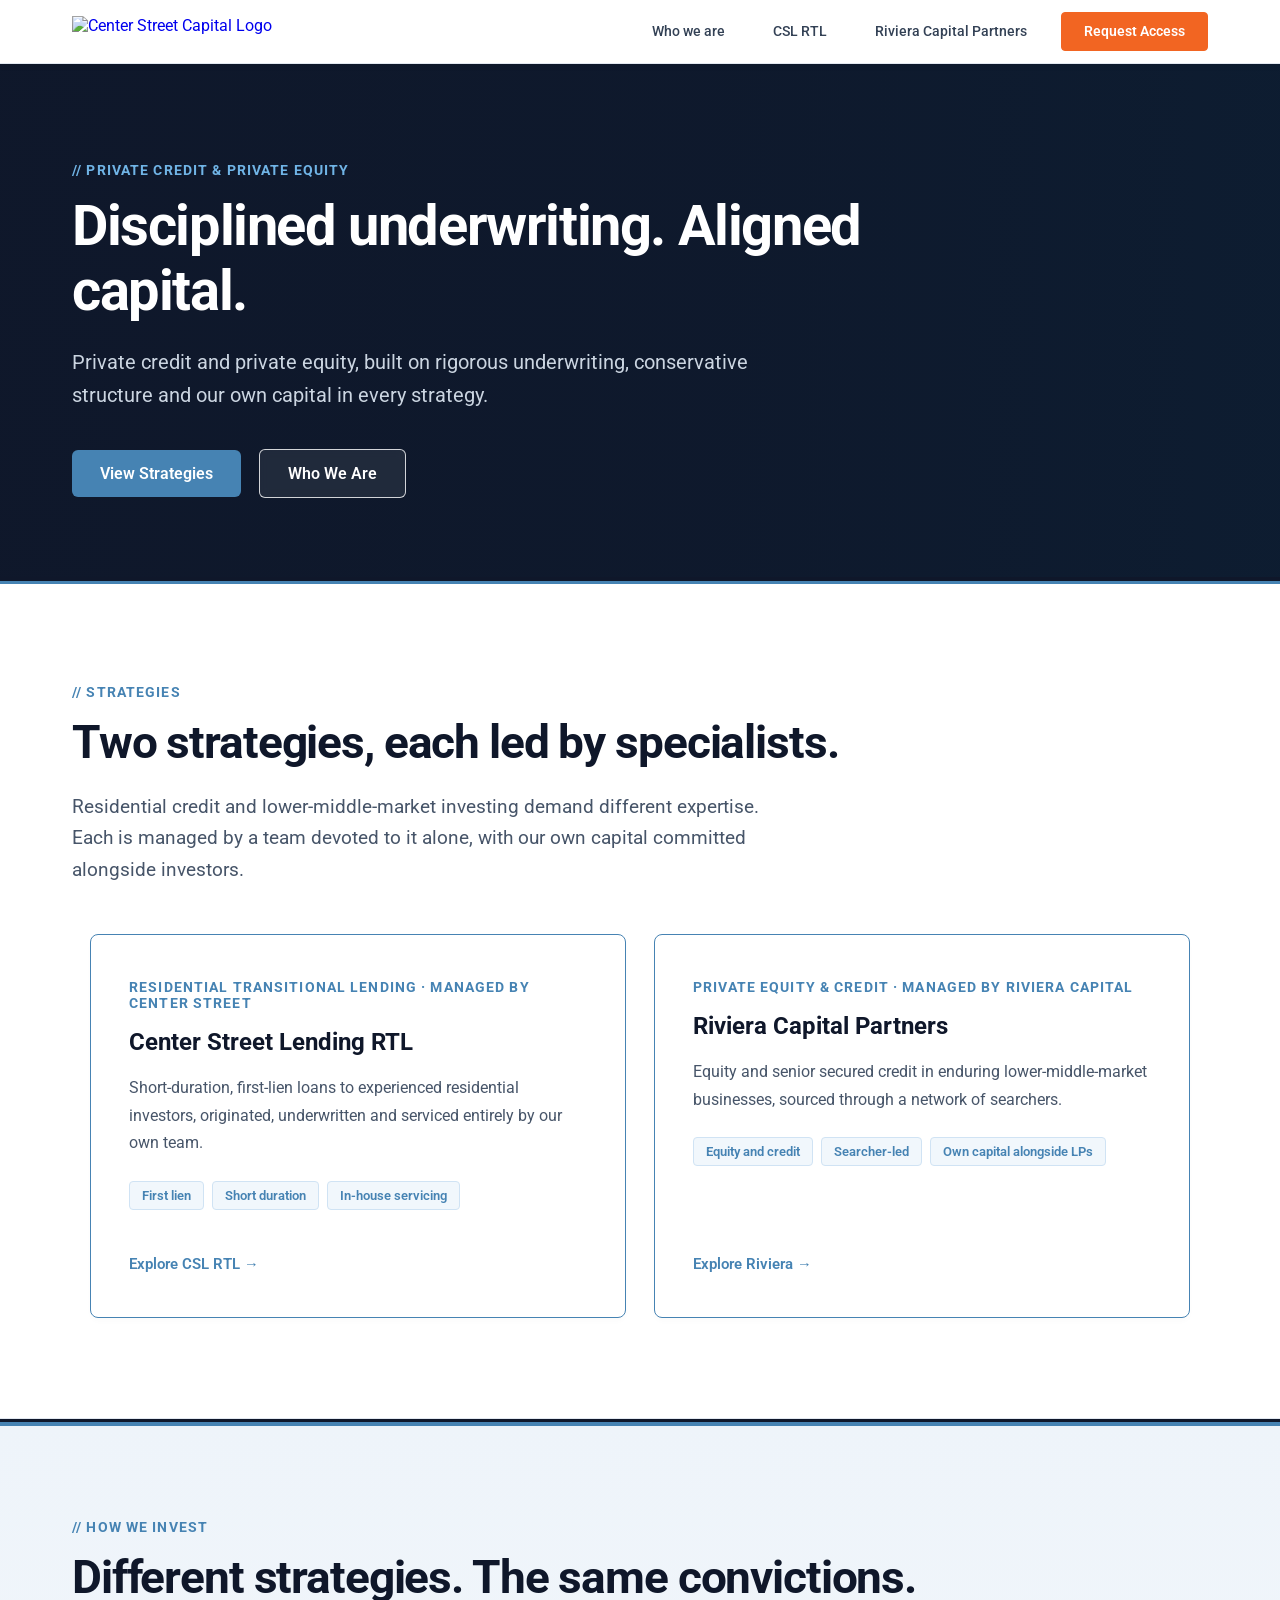
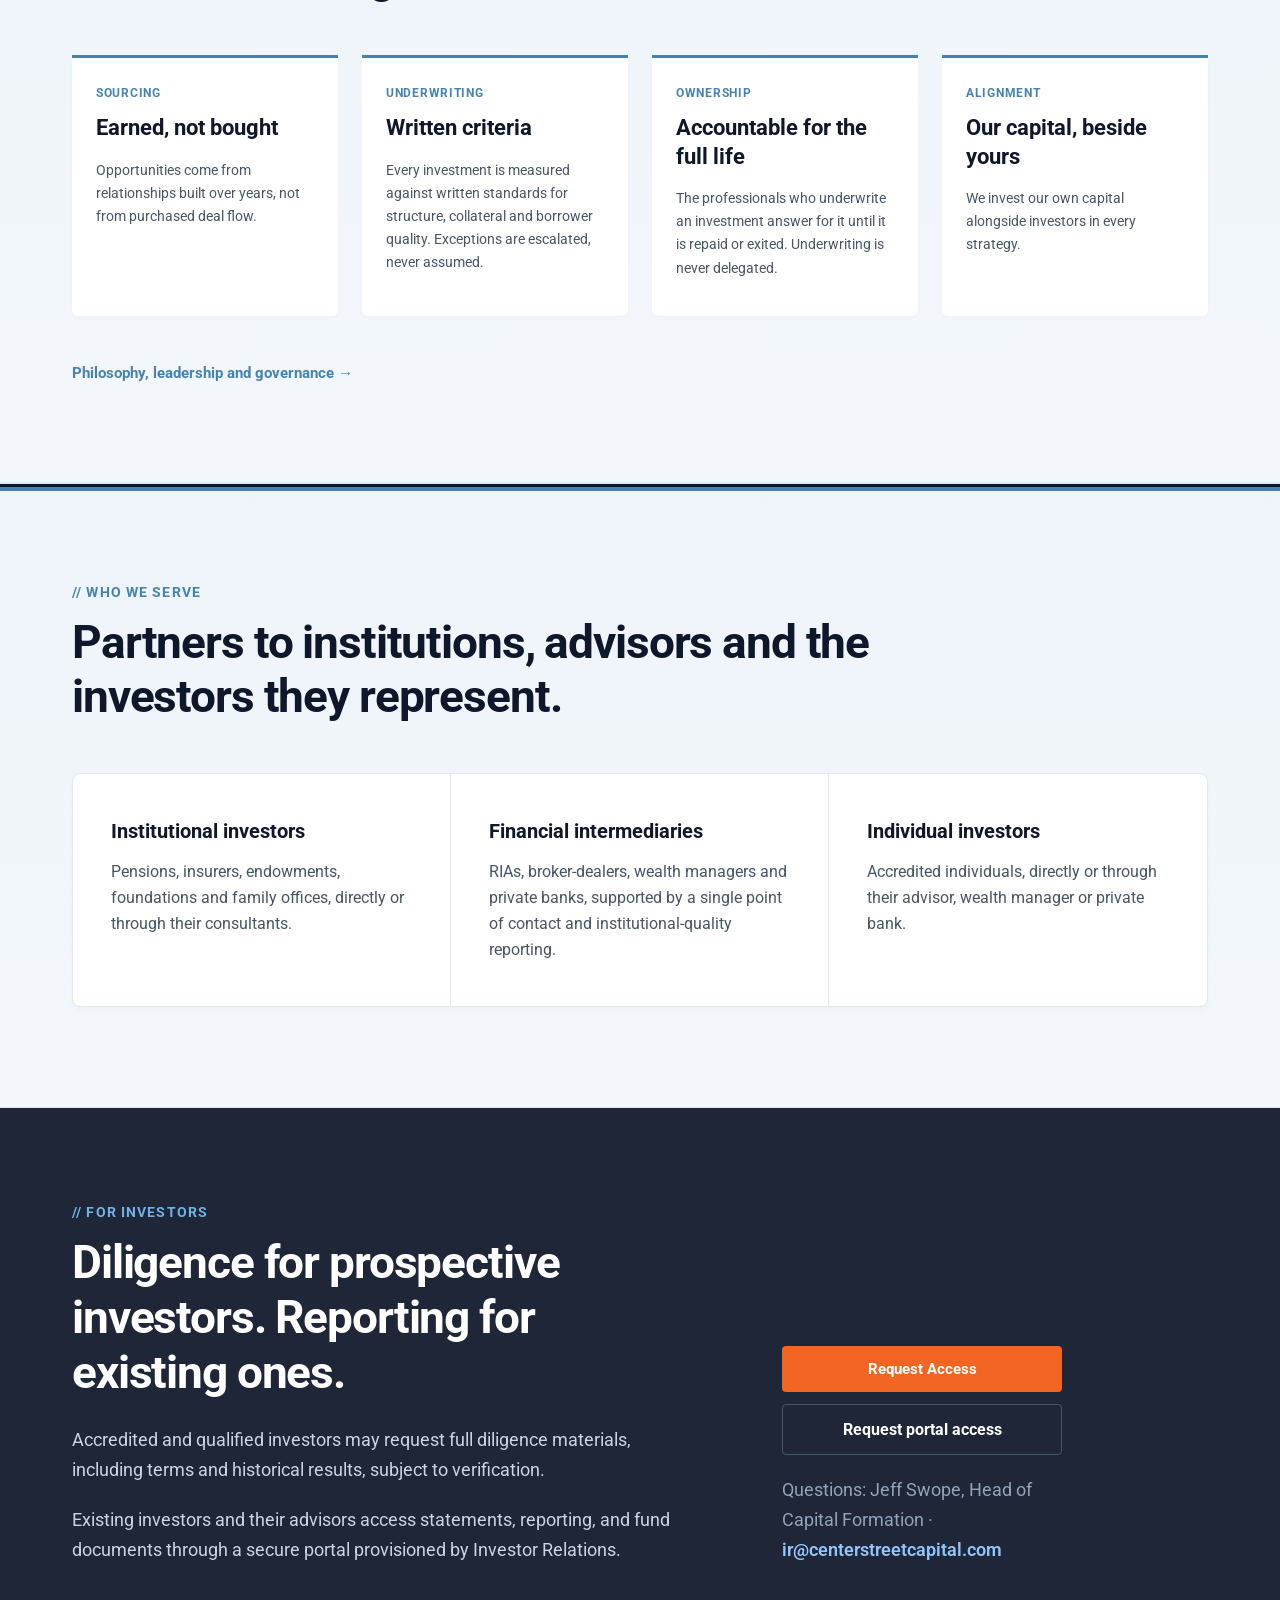
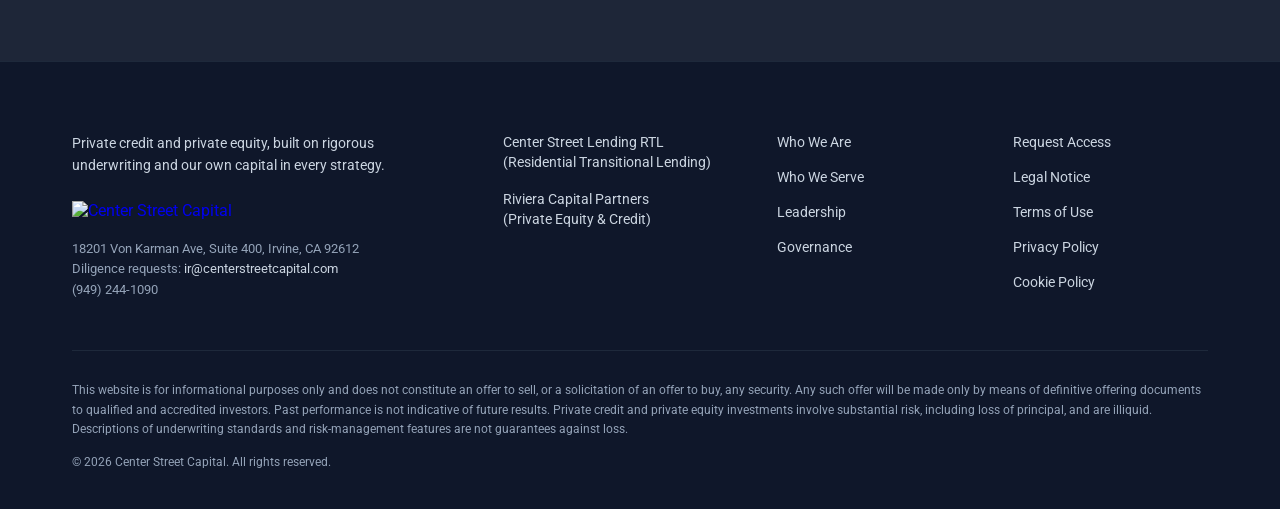
==== index.html @ fe408687 "Replace favicon with circular CSC icon (v15.90)" ====
<!DOCTYPE html>
<html lang="en">
<head>
    <!-- Security & Privacy Meta Tags -->
    <meta http-equiv="X-Content-Type-Options" content="nosniff">
    <meta name="referrer" content="strict-origin-when-cross-origin">

    <meta charset="UTF-8">
    <meta name="viewport" content="width=device-width, initial-scale=1.0">
    <link rel="icon" type="image/svg+xml" href="favicon.svg?v=15.90">
    <link rel="icon" type="image/png" href="favicon.png?v=15.90">
    <link rel="apple-touch-icon" href="favicon.png?v=15.90">
    <title>Center Street Capital | Institutional Private Credit &amp; Private Equity</title>
    <meta name="description" content="Center Street Capital is an institutional investment manager built on rigorous underwriting, conservative structuring, and GP capital alignment across private credit and private equity.">
    <meta name="keywords" content="Center Street Capital, Private Credit, Private Equity, Real Estate Lending, CSL-RTL Fund, Riviera Capital, Institutional Investment Manager">
    
    <!-- Open Graph / Social Media -->
    <meta property="og:type" content="website">
    <meta property="og:title" content="Center Street Capital | Institutional Private Credit &amp; Private Equity">
    <meta property="og:description" content="Disciplined underwriting. Aligned capital. An institutional investment manager built on rigorous underwriting and GP capital alignment.">
    <meta property="og:url" content="https://investor-csl.vercel.app/">
    <meta property="og:image" content="https://investor-csl.vercel.app/hero-coastal.jpg">

    <!-- Fonts -->
    <link rel="preconnect" href="https://fonts.googleapis.com">
    <link rel="preconnect" href="https://fonts.gstatic.com" crossorigin>
    <link href="https://fonts.googleapis.com/css2?family=Roboto:wght@300;400;500;700;900&display=swap" rel="stylesheet">
    
    <!-- Custom CSS -->
    <link rel="stylesheet" href="styles.css?v=15.90">
    <!-- HubSpot Tracking & Form Script -->
    <script src="https://js.hsforms.net/forms/embed/22311313.js" defer></script>
</head>
<body>


    <!-- Unified Navigation Header -->
    <header class="header-wrapper">
        <div class="nav-container" style="display: flex; align-items: center; justify-content: space-between;">
            <!-- Left: Logo -->
            <a href="index.html" class="logo" style="display: flex; align-items: center; text-decoration: none;">
                <img src="CS-Capital_Horiz_OnLight.svg" alt="Center Street Capital Logo" class="logo-image" style="height: 32px; width: auto; object-fit: contain;">
            </a>
            
            <!-- Right: Navigation Links (Desktop) -->
            <div class="desktop-nav" style="display: flex; align-items: center; gap: 20px;">
                <a href="who-we-are.html" class="nav-link" style="color: #334155; text-decoration: none; font-weight: 500; font-size: 0.9rem; padding: 6px 14px; border-radius: 6px; transition: all 0.2s;">Who we are</a>
                <a href="csl-rtf.html" class="nav-link" style="color: #334155; text-decoration: none; font-weight: 500; font-size: 0.9rem; padding: 6px 14px; border-radius: 6px; transition: all 0.2s;">CSL RTL</a>
                <a href="https://rivieracp.com/" target="_blank" rel="noopener" class="nav-link" style="color: #334155; text-decoration: none; font-weight: 500; font-size: 0.9rem; padding: 6px 14px; border-radius: 6px; transition: all 0.2s;">Riviera Capital Partners</a>
                <a href="mailto:ir@centerstreetcapital.com?subject=Diligence%20Access%20Request" onclick="return window.openInvestorModal(event);" class="nav-btn request-access-btn" style="background-color: #f26522; color: #ffffff; padding: 10px 22px; border-radius: 4px; font-weight: 600; font-size: 0.9rem; text-decoration: none; transition: background-color 0.2s;">Request Access</a>
            </div>

            <!-- Hamburger Button (Mobile) -->
            <button class="hamburger-btn" aria-label="Toggle menu">
                <span></span>
                <span></span>
                <span></span>
            </button>
        </div>
    </header>

    <!-- Mobile Menu Overlay -->
    <div class="mobile-menu">
        <div class="mobile-menu-inner">
            <a href="who-we-are.html" class="mobile-nav-link">Who we are <span>&rarr;</span></a>
            <a href="csl-rtf.html" class="mobile-nav-link">CSL RTL <span>&rarr;</span></a>
            <a href="https://rivieracp.com/" target="_blank" rel="noopener" class="mobile-nav-link">Riviera Capital Partners <span>&rarr;</span></a>
            <a href="mailto:ir@centerstreetcapital.com?subject=Diligence%20Access%20Request" onclick="return window.openInvestorModal(event);" class="nav-btn request-access-btn mobile-cta-btn">Request Access</a>
        </div>
    </div>


    <main>
        <!-- Hero Section -->
        <section class="about-hero">
            <div class="container">
                <div class="about-hero-content">
                    <div class="section-kicker about-kicker" style="color: #70b4e6; font-weight: 700; font-size: 0.85rem; letter-spacing: 0.08em; text-transform: uppercase; margin-bottom: 16px;">// PRIVATE CREDIT &amp; PRIVATE EQUITY</div>
                    <h1 class="about-title">Disciplined underwriting. Aligned capital.</h1>
                    <p class="about-desc">Private credit and private equity, built on rigorous underwriting, conservative structure and our own capital in every strategy.</p>
                    <div class="hero-buttons-group">
                        <a href="#strategies-detail" class="btn-group-primary">View Strategies</a>
                        <a href="who-we-are.html" class="btn-group-secondary">Who We Are</a>
                    </div>
                </div>
            </div>
        </section>


        <!-- Strategies Section -->
        <section id="strategies-detail" class="strategies-section" style="padding: 100px 0; background-color: #ffffff;">
            <div class="container strategies-container">
                <div class="strategies-header section-header-block" style="text-align: center; max-width: 800px; margin: 0 auto 60px auto;">
                    <div class="section-kicker" style="color: #4683b3; font-weight: 700; font-size: 0.85rem; letter-spacing: 0.08em; text-transform: uppercase; margin-bottom: 16px;">// STRATEGIES</div>
                    <h2 class="strategies-title" style="font-size: 2.35rem; font-weight: 700; color: #0f172a; margin: 0 0 16px 0; line-height: 1.2; letter-spacing: -0.02em;">Two strategies, each led by specialists.</h2>
                    <p class="strategies-subtitle" style="font-size: 1.05rem; color: #475569; margin: 0; line-height: 1.65;">Residential credit and lower-middle-market investing demand different expertise. Each is managed by a team devoted to it alone, with our own capital committed alongside investors.</p>
                </div>

                <div class="strategies-grid" style="display: grid; grid-template-columns: repeat(2, 1fr); gap: 28px; max-width: 1100px; margin: 0 auto;">
                    <!-- Card 1 -->
                    <div class="strategy-card" style="background-color: #ffffff; border: 1.5px solid #4683b3; border-radius: 8px; padding: 40px; display: flex; flex-direction: column; height: 100%; box-shadow: 0 4px 6px -1px rgba(0, 0, 0, 0.02); text-align: left;">
                        <div style="flex-grow: 1;">
                            <div class="strategy-kicker" style="color: #4683b3; font-weight: 700; font-size: 0.75rem; letter-spacing: 0.06em; text-transform: uppercase; margin-bottom: 16px;">RESIDENTIAL TRANSITIONAL LENDING &middot; MANAGED BY CENTER STREET</div>
                            <h3 class="strategy-title" style="font-size: 1.4rem; font-weight: 700; color: #0f172a; margin: 0 0 16px 0; line-height: 1.3;">Center Street Lending RTL</h3>
                            <p style="font-size: 0.95rem; color: #475569; line-height: 1.65; margin: 0 0 24px 0;">Short-duration, first-lien loans to experienced residential investors, originated, underwritten and serviced entirely by our own team.</p>
                            
                            <!-- 3-Tile Row -->
                            <div style="display: flex; gap: 8px; flex-wrap: wrap; margin-bottom: 24px;">
                                <span style="background-color: #f1f7fc; color: #4683b3; border: 1px solid #d0e3f4; border-radius: 4px; padding: 6px 12px; font-weight: 600; font-size: 0.8rem;">First lien</span>
                                <span style="background-color: #f1f7fc; color: #4683b3; border: 1px solid #d0e3f4; border-radius: 4px; padding: 6px 12px; font-weight: 600; font-size: 0.8rem;">Short duration</span>
                                <span style="background-color: #f1f7fc; color: #4683b3; border: 1px solid #d0e3f4; border-radius: 4px; padding: 6px 12px; font-weight: 600; font-size: 0.8rem;">In-house servicing</span>
                            </div>
                        </div>
                        <div style="margin-top: 20px;">
                            <a href="csl-rtf.html" style="color: #4683b3; font-weight: 600; font-size: 0.92rem; text-decoration: none; transition: opacity 0.2s;">Explore CSL RTL &rarr;</a>
                        </div>
                    </div>

                    <!-- Card 2 -->
                    <div class="strategy-card" style="background-color: #ffffff; border: 1.5px solid #4683b3; border-radius: 8px; padding: 40px; display: flex; flex-direction: column; height: 100%; box-shadow: 0 4px 6px -1px rgba(0, 0, 0, 0.02); text-align: left;">
                        <div style="flex-grow: 1;">
                            <div class="strategy-kicker" style="color: #4683b3; font-weight: 700; font-size: 0.75rem; letter-spacing: 0.06em; text-transform: uppercase; margin-bottom: 16px;">PRIVATE EQUITY &amp; CREDIT &middot; MANAGED BY RIVIERA CAPITAL</div>
                            <h3 class="strategy-title" style="font-size: 1.4rem; font-weight: 700; color: #0f172a; margin: 0 0 16px 0; line-height: 1.3;">Riviera Capital Partners</h3>
                            <p style="font-size: 0.95rem; color: #475569; line-height: 1.65; margin: 0 0 24px 0;">Equity and senior secured credit in enduring lower-middle-market businesses, sourced through a network of searchers.</p>
                            
                            <!-- 3-Tile Row -->
                            <div style="display: flex; gap: 8px; flex-wrap: wrap; margin-bottom: 24px;">
                                <span style="background-color: #f1f7fc; color: #4683b3; border: 1px solid #d0e3f4; border-radius: 4px; padding: 6px 12px; font-weight: 600; font-size: 0.8rem;">Equity and credit</span>
                                <span style="background-color: #f1f7fc; color: #4683b3; border: 1px solid #d0e3f4; border-radius: 4px; padding: 6px 12px; font-weight: 600; font-size: 0.8rem;">Searcher-led</span>
                                <span style="background-color: #f1f7fc; color: #4683b3; border: 1px solid #d0e3f4; border-radius: 4px; padding: 6px 12px; font-weight: 600; font-size: 0.8rem;">Own capital alongside LPs</span>
                            </div>
                        </div>
                        <div style="margin-top: 20px;">
                            <a href="riviera-capital-partners.html" style="color: #4683b3; font-weight: 600; font-size: 0.92rem; text-decoration: none; transition: opacity 0.2s;">Explore Riviera &rarr;</a>
                        </div>
                    </div>
                </div>
            </div>
        </section>


        <!-- How We Invest Section -->
        <section id="our-approach" style="padding: 100px 0; background-color: #f1f7fc; border-top: 1px solid #e2e8f0; border-bottom: 1px solid #e2e8f0;">
            <div class="container">
                <div style="margin-bottom: 50px;">
                    <div class="section-kicker" style="color: #4683b3; font-weight: 700; font-size: 0.85rem; letter-spacing: 0.08em; text-transform: uppercase; margin-bottom: 16px;">// HOW WE INVEST</div>
                    <h2 style="font-size: 2.35rem; font-weight: 700; color: #0f172a; margin: 0; line-height: 1.2; letter-spacing: -0.02em;">Different strategies. The same convictions.</h2>
                </div>

                <div class="grid-4-col" style="display: grid; grid-template-columns: repeat(4, 1fr); gap: 24px; margin-bottom: 24px;">
                    <!-- Column 1 -->
                    <div style="background-color: #ffffff; border-top: 3.5px solid #4683b3; padding: 28px 24px 36px 24px; border-radius: 0 0 6px 6px; box-shadow: 0 2px 4px rgba(0,0,0,0.02);">
                        <div style="color: #4683b3; font-weight: 700; font-size: 0.75rem; text-transform: uppercase; letter-spacing: 0.06em; margin-bottom: 14px;">SOURCING</div>
                        <h3 style="font-size: 1.15rem; font-weight: 700; color: #0f172a; margin: 0 0 12px 0; line-height: 1.3;">Earned, not bought</h3>
                        <p style="font-size: 0.9rem; color: #475569; line-height: 1.6; margin: 0;">Opportunities come from relationships built over years, not from purchased deal flow.</p>
                    </div>

                    <!-- Column 2 -->
                    <div style="background-color: #ffffff; border-top: 3.5px solid #4683b3; padding: 28px 24px 36px 24px; border-radius: 0 0 6px 6px; box-shadow: 0 2px 4px rgba(0,0,0,0.02);">
                        <div style="color: #4683b3; font-weight: 700; font-size: 0.75rem; text-transform: uppercase; letter-spacing: 0.06em; margin-bottom: 14px;">UNDERWRITING</div>
                        <h3 style="font-size: 1.15rem; font-weight: 700; color: #0f172a; margin: 0 0 12px 0; line-height: 1.3;">Written criteria</h3>
                        <p style="font-size: 0.9rem; color: #475569; line-height: 1.6; margin: 0;">Every investment is measured against written standards for structure, collateral and borrower quality. Exceptions are escalated, never assumed.</p>
                    </div>

                    <!-- Column 3 -->
                    <div style="background-color: #ffffff; border-top: 3.5px solid #4683b3; padding: 28px 24px 36px 24px; border-radius: 0 0 6px 6px; box-shadow: 0 2px 4px rgba(0,0,0,0.02);">
                        <div style="color: #4683b3; font-weight: 700; font-size: 0.75rem; text-transform: uppercase; letter-spacing: 0.06em; margin-bottom: 14px;">OWNERSHIP</div>
                        <h3 style="font-size: 1.15rem; font-weight: 700; color: #0f172a; margin: 0 0 12px 0; line-height: 1.3;">Accountable for the full life</h3>
                        <p style="font-size: 0.9rem; color: #475569; line-height: 1.6; margin: 0;">The professionals who underwrite an investment answer for it until it is repaid or exited. Underwriting is never delegated.</p>
                    </div>

                    <!-- Column 4 -->
                    <div style="background-color: #ffffff; border-top: 3.5px solid #4683b3; padding: 28px 24px 36px 24px; border-radius: 0 0 6px 6px; box-shadow: 0 2px 4px rgba(0,0,0,0.02);">
                        <div style="color: #4683b3; font-weight: 700; font-size: 0.75rem; text-transform: uppercase; letter-spacing: 0.06em; margin-bottom: 14px;">ALIGNMENT</div>
                        <h3 style="font-size: 1.15rem; font-weight: 700; color: #0f172a; margin: 0 0 12px 0; line-height: 1.3;">Our capital, beside yours</h3>
                        <p style="font-size: 0.9rem; color: #475569; line-height: 1.6; margin: 0;">We invest our own capital alongside investors in every strategy.</p>
                    </div>
                </div>

                <a href="who-we-are.html" style="color: #4683b3; font-weight: 700; font-size: 0.95rem; text-decoration: none; transition: opacity 0.2s; display: inline-block; margin-top: 24px;">Philosophy, leadership and governance &rarr;</a>
            </div>
        </section>


        
        <!-- Who We Serve Section -->
        <section id="who-we-serve" style="padding: 100px 0; background-color: #f1f7fc; border-top: 1px solid #e2e8f0; border-bottom: 1px solid #e2e8f0;">
            <div class="container">
                <div class="section-header-block serve-header-block" style="text-align: center; max-width: 840px; margin: 0 auto 50px auto;">
                    <div class="section-kicker" style="color: #4683b3; font-weight: 700; font-size: 0.85rem; letter-spacing: 0.08em; text-transform: uppercase; margin-bottom: 16px;">// WHO WE SERVE</div>
                    <h2 style="font-size: 2.35rem; font-weight: 700; color: #0f172a; margin: 0; line-height: 1.2; letter-spacing: -0.02em;">Partners to institutions, advisors and the investors they represent.</h2>
                </div>
                
                <!-- Unified White Boxed Container -->
                <div class="serve-card-container" style="background-color: #ffffff; border: 1px solid #e2e8f0; border-radius: 8px; box-shadow: 0 4px 6px -1px rgba(0, 0, 0, 0.03); display: grid; grid-template-columns: repeat(3, 1fr);">
                    <!-- Column 1 -->
                    <div style="padding: 40px 36px; border-right: 1px solid #e2e8f0;">
                        <h3 style="font-size: 1.15rem; font-weight: 700; color: #0f172a; margin: 0 0 14px 0;">Institutional investors</h3>
                        <p style="font-size: 0.9rem; color: #475569; line-height: 1.6; margin: 0;">Pensions, insurers, endowments, foundations and family offices, directly or through their consultants.</p>
                    </div>

                    <!-- Column 2 -->
                    <div style="padding: 40px 36px; border-right: 1px solid #e2e8f0;">
                        <h3 style="font-size: 1.15rem; font-weight: 700; color: #0f172a; margin: 0 0 14px 0;">Financial intermediaries</h3>
                        <p style="font-size: 0.9rem; color: #475569; line-height: 1.6; margin: 0;">RIAs, broker-dealers, wealth managers and private banks, supported by a single point of contact and institutional-quality reporting.</p>
                    </div>

                    <!-- Column 3 -->
                    <div style="padding: 40px 36px;">
                        <h3 style="font-size: 1.15rem; font-weight: 700; color: #0f172a; margin: 0 0 14px 0;">Individual investors</h3>
                        <p style="font-size: 0.9rem; color: #475569; line-height: 1.6; margin: 0;">Accredited individuals, directly or through their advisor, wealth manager or private bank.</p>
                    </div>
                </div>
            </div>
        </section>



                <!-- For Investors Section -->
        <section id="for-investors" style="padding: 100px 0; background-color: #1e2638; color: #ffffff;">
            <div class="container">
                <div style="display: grid; grid-template-columns: 1.5fr 1fr; gap: 60px; align-items: flex-end;">
                    <!-- Left Side -->
                    <div>
                        <div class="section-kicker" style="color: #70b4e6; font-weight: 700; font-size: 0.85rem; letter-spacing: 0.08em; text-transform: uppercase; margin-bottom: 20px;">// FOR INVESTORS</div>
                        <h2 style="font-size: 2.35rem; font-weight: 700; color: #ffffff; margin: 0 0 24px 0; line-height: 1.25; letter-spacing: -0.02em; max-width: 540px;">Diligence for prospective investors. Reporting for existing ones.</h2>
                        <p style="color: #cbd5e1; font-size: 1.05rem; line-height: 1.65; margin: 0 0 20px 0; max-width: 540px;">Accredited and qualified investors may request full diligence materials, including terms and historical results, subject to verification.</p>
                        <p style="color: #cbd5e1; font-size: 1.05rem; line-height: 1.65; margin: 0; max-width: 540px;">Existing investors and their advisors access statements, reporting, and fund documents through a secure portal provisioned by Investor Relations.</p>
                    </div>

                    <!-- Right Side -->
                    <div style="text-align: left; max-width: 280px;">
                        <a onclick="return window.openInvestorModal(event);" href="mailto:ir@centerstreetcapital.com?subject=Diligence%20Access%20Request" style="display: block; width: 100%; text-align: center; background-color: #f26522; color: #ffffff; padding: 14px 24px; text-decoration: none; border-radius: 4px; font-weight: 700; font-size: 0.95rem; margin-bottom: 12px; transition: background-color 0.2s; box-sizing: border-box;">Request Access</a>
                        <a href="mailto:ir@centerstreetcapital.com?subject=Investor%20Portal%20Access%20Request" style="display: block; width: 100%; text-align: center; background-color: transparent; color: #ffffff; padding: 14px 24px; text-decoration: none; border-radius: 4px; font-weight: 700; font-size: 0.95rem; border: 1.5px solid #475569; margin-bottom: 20px; transition: border-color 0.2s; box-sizing: border-box;">Request portal access</a>
                        <p style="color: #94a3b8; font-size: 0.88rem; margin: 0;">Questions: Jeff Swope, Head of Capital Formation &middot; <a href="mailto:ir@centerstreetcapital.com" style="color: #93c5fd; text-decoration: none; font-weight: 600;">ir@centerstreetcapital.com</a></p>
                    </div>
                </div>
            </div>
        </section>

    </main>

    <!-- Footer -->
    <footer style="background-color: #0f172a; color: #cbd5e1; padding: 70px 0 40px; border-top: 1px solid #1e293b;">
        <div class="container">
            <div class="footer-columns-grid" style="display: grid; grid-template-columns: 2fr 1.2fr 1fr 1fr; gap: 40px; margin-bottom: 50px;">
                <!-- Column 1 -->
                <div>
                    <p style="color: #cbd5e1; font-size: 0.88rem; line-height: 1.6; margin: 0 0 24px 0; max-width: 380px;">Private credit and private equity, built on rigorous underwriting and our own capital in every strategy.</p>
                    <a href="index.html" class="footer-logo-link" style="display: inline-block; margin-bottom: 14px; text-decoration: none;">
                        <img src="CS-Capital_Horiz_OnDark.svg" alt="Center Street Capital" class="footer-logo" style="height: 24px; width: auto; max-width: 100%; object-fit: contain; object-position: left; display: block;">
                    </a>
                    <p style="color: #94a3b8; font-size: 0.8rem; line-height: 1.6; margin: 0;">18201 Von Karman Ave, Suite 400, Irvine, CA 92612 <br>Diligence requests: <a href="mailto:ir@centerstreetcapital.com" style="color: #cbd5e1; text-decoration: none;">ir@centerstreetcapital.com</a> <br>(949) 244-1090</p>
                </div>
                <!-- Column 2 -->
                <div>
                    <ul style="list-style: none; padding: 0; margin: 0;">
                        <li style="margin-bottom: 16px;"><a href="csl-rtf.html" style="color: #cbd5e1; text-decoration: none; font-size: 0.85rem; line-height: 1.5; display: block; transition: color 0.2s;">Center Street Lending RTL <br>(Residential Transitional Lending)</a></li>
                        <li><a href="riviera-capital-partners.html" style="color: #cbd5e1; text-decoration: none; font-size: 0.85rem; line-height: 1.5; display: block; transition: color 0.2s;">Riviera Capital Partners <br>(Private Equity &amp; Credit)</a></li>
                    </ul>
                </div>
                <!-- Column 3 -->
                <div>
                    <ul style="list-style: none; padding: 0; margin: 0;">
                        <li style="margin-bottom: 16px;"><a href="who-we-are.html" style="color: #cbd5e1; text-decoration: none; font-size: 0.85rem; transition: color 0.2s;">Who We Are</a></li>
                        <li style="margin-bottom: 16px;"><a href="./#who-we-serve" style="color: #cbd5e1; text-decoration: none; font-size: 0.85rem; transition: color 0.2s;">Who We Serve</a></li>
                        <li style="margin-bottom: 16px;"><a href="who-we-are.html#leadership" style="color: #cbd5e1; text-decoration: none; font-size: 0.85rem; transition: color 0.2s;">Leadership</a></li>
                        <li><a href="who-we-are.html#governance" style="color: #cbd5e1; text-decoration: none; font-size: 0.85rem; transition: color 0.2s;">Governance</a></li>
                    </ul>
                </div>
                <!-- Column 4 -->
                <div>
                    <ul style="list-style: none; padding: 0; margin: 0;">
                        <li style="margin-bottom: 16px;"><a href="mailto:ir@centerstreetcapital.com?subject=Diligence%20Access%20Request" onclick="return window.openInvestorModal(event);" class="request-access-btn" style="color: #cbd5e1; text-decoration: none; font-size: 0.85rem; transition: color 0.2s;">Request Access</a></li>
                        <li style="margin-bottom: 16px;"><a href="legal-notice.html" style="color: #cbd5e1; text-decoration: none; font-size: 0.85rem; transition: color 0.2s;">Legal Notice</a></li>
                        <li style="margin-bottom: 16px;"><a href="terms-of-use.html" style="color: #cbd5e1; text-decoration: none; font-size: 0.85rem; transition: color 0.2s;">Terms of Use</a></li>
                        <li style="margin-bottom: 16px;"><a href="privacy-policy.html" style="color: #cbd5e1; text-decoration: none; font-size: 0.85rem; transition: color 0.2s;">Privacy Policy</a></li>
                        <li><a href="cookie-policy.html" style="color: #cbd5e1; text-decoration: none; font-size: 0.85rem; transition: color 0.2s;">Cookie Policy</a></li>
                    </ul>
                </div>
            </div>

            <div style="border-top: 1px solid #1e293b; padding-top: 30px;">
                <p style="margin: 0 0 16px 0; color: #94a3b8; font-size: 0.75rem; line-height: 1.6;">This website is for informational purposes only and does not constitute an offer to sell, or a solicitation of an offer to buy, any security. Any such offer will be made only by means of definitive offering documents to qualified and accredited investors. Past performance is not indicative of future results. Private credit and private equity investments involve substantial risk, including loss of principal, and are illiquid. Descriptions of underwriting standards and risk-management features are not guarantees against loss.</p>
                <p style="margin: 0; color: #94a3b8; font-size: 0.75rem;">&copy; 2026 Center Street Capital. All rights reserved.</p>
            </div>
        </div>
    </footer>

    <!-- Diligence Access Modal -->
    <div id="investorModal" class="modal" style="display: none; position: fixed; top: 0; left: 0; width: 100%; height: 100%; background-color: rgba(15, 23, 42, 0.7); z-index: 10000; overflow-y: auto; align-items: center; justify-content: center;">
        <div class="modal-content" style="max-width: 650px; width: 90%; padding: 32px; border-radius: 12px; position: relative; background-color: #ffffff; margin: 40px auto; box-shadow: 0 20px 25px -5px rgba(0,0,0,0.1), 0 10px 10px -5px rgba(0,0,0,0.04);">
            <span class="close-modal" onclick="window.closeInvestorModal(event)" style="position: absolute; top: 18px; right: 22px; font-size: 28px; cursor: pointer; color: #94a3b8; line-height: 1;">&times;</span>
            <div class="section-kicker" style="color: #f26522; font-weight: 700; font-size: 0.85rem; letter-spacing: 0.05em; text-transform: uppercase; margin-bottom: 6px;">// DILIGENCE MATERIALS</div>
            <h2 class="modal-title" style="font-size: 1.65rem; font-weight: 700; color: #0f172a; margin-bottom: 8px; line-height: 1.2;">Request Access to Diligence Materials</h2>
            <p style="color: #475569; font-size: 0.9rem; line-height: 1.5; margin-bottom: 20px;">Please complete your contact info and select your investor type below to request full diligence materials.</p>
            
            <form id="diligence-request-form" onsubmit="return window.handleDiligenceFormSubmit(event)">
                <div class="modal-form-grid" style="display: grid; grid-template-columns: 1fr 1fr; gap: 14px; margin-bottom: 14px;">
                    <div>
                        <label style="display: block; font-size: 0.82rem; font-weight: 600; color: #0f172a; margin-bottom: 4px;">Full Name *</label>
                        <input type="text" id="req-name" required placeholder="John Doe" style="width: 100%; padding: 9px 12px; border: 1px solid #cbd5e1; border-radius: 6px; font-size: 0.9rem; box-sizing: border-box; outline: none;">
                    </div>
                    <div>
                        <label style="display: block; font-size: 0.82rem; font-weight: 600; color: #0f172a; margin-bottom: 4px;">Email Address *</label>
                        <input type="email" id="req-email" required placeholder="john@example.com" style="width: 100%; padding: 9px 12px; border: 1px solid #cbd5e1; border-radius: 6px; font-size: 0.9rem; box-sizing: border-box; outline: none;">
                    </div>
                </div>

                <div class="modal-form-grid" style="display: grid; grid-template-columns: 1fr 1fr; gap: 14px; margin-bottom: 14px;">
                    <div>
                        <label style="display: block; font-size: 0.82rem; font-weight: 600; color: #0f172a; margin-bottom: 4px;">Company / Firm *</label>
                        <input type="text" id="req-company" required placeholder="Acme Capital" style="width: 100%; padding: 9px 12px; border: 1px solid #cbd5e1; border-radius: 6px; font-size: 0.9rem; box-sizing: border-box; outline: none;">
                    </div>
                    <div>
                        <label style="display: block; font-size: 0.82rem; font-weight: 600; color: #0f172a; margin-bottom: 4px;">Phone Number *</label>
                        <input type="tel" id="req-phone" required placeholder="(555) 000-0000" style="width: 100%; padding: 9px 12px; border: 1px solid #cbd5e1; border-radius: 6px; font-size: 0.9rem; box-sizing: border-box; outline: none;">
                    </div>
                </div>

                <div style="margin-bottom: 20px;">
                    <label style="display: block; font-size: 0.82rem; font-weight: 600; color: #0f172a; margin-bottom: 8px;">Select Investor Type *</label>
                    <div class="modal-type-grid" style="display: grid; grid-template-columns: repeat(3, 1fr); gap: 10px;">
                        
                        <label style="border: 1px solid #cbd5e1; border-radius: 8px; padding: 10px; cursor: pointer; transition: all 0.2s; display: flex; flex-direction: column; background: #f8fafc;">
                            <div style="display: flex; align-items: center; gap: 8px; margin-bottom: 2px;">
                                <input type="radio" name="investor_type" value="Institutional Investor" checked style="accent-color: #f26522; margin: 0;">
                                <span style="font-weight: 700; color: #0f172a; font-size: 0.88rem;">Institutional</span>
                            </div>
                            <div style="color: #64748b; font-size: 0.75rem; line-height: 1.3; padding-left: 22px;">Pension fund, insurance, consultant</div>
                        </label>

                        <label style="border: 1px solid #cbd5e1; border-radius: 8px; padding: 10px; cursor: pointer; transition: all 0.2s; display: flex; flex-direction: column; background: #f8fafc;">
                            <div style="display: flex; align-items: center; gap: 8px; margin-bottom: 2px;">
                                <input type="radio" name="investor_type" value="Individual Investor" style="accent-color: #f26522; margin: 0;">
                                <span style="font-weight: 700; color: #0f172a; font-size: 0.88rem;">Individual</span>
                            </div>
                            <div style="color: #64748b; font-size: 0.75rem; line-height: 1.3; padding-left: 22px;">Private investor, wealth client</div>
                        </label>

                        <label style="border: 1px solid #cbd5e1; border-radius: 8px; padding: 10px; cursor: pointer; transition: all 0.2s; display: flex; flex-direction: column; background: #f8fafc;">
                            <div style="display: flex; align-items: center; gap: 8px; margin-bottom: 2px;">
                                <input type="radio" name="investor_type" value="Financial Intermediary" style="accent-color: #f26522; margin: 0;">
                                <span style="font-weight: 700; color: #0f172a; font-size: 0.88rem;">Intermediary</span>
                            </div>
                            <div style="color: #64748b; font-size: 0.75rem; line-height: 1.3; padding-left: 22px;">RIA, broker-dealer, wirehouse, bank</div>
                        </label>

                    </div>
                </div>

                <button type="submit" style="width: 100%; background-color: #f26522; color: #ffffff; border: none; padding: 12px; border-radius: 6px; font-weight: 700; font-size: 0.92rem; cursor: pointer; transition: background-color 0.2s;">
                    Submit Request Access &rarr;
                </button>
            </form>
        </div>
    </div>

    <!-- Executive Bio Modal -->
    <div id="bio-modal" class="modal" style="display: none; position: fixed; top: 0; left: 0; width: 100%; height: 100%; background-color: rgba(15, 23, 42, 0.8); z-index: 100000; overflow-y: auto; align-items: center; justify-content: center; backdrop-filter: blur(6px);">
        <div class="modal-content" style="max-width: 680px; width: 90%; padding: 36px; border-radius: 16px; position: relative; background-color: #ffffff; margin: 40px auto; box-shadow: 0 25px 50px -12px rgba(0,0,0,0.25); text-align: left;">
            <span class="close-bio-modal close-modal" onclick="window.closeBioModal(event)" style="position: absolute; top: 20px; right: 24px; font-size: 28px; cursor: pointer; color: #94a3b8; line-height: 1;">&times;</span>
            <div style="display: flex; gap: 20px; align-items: center; margin-bottom: 24px;" class="bio-header-flex">
                <div style="width: 90px; height: 90px; border-radius: 50%; overflow: hidden; border: 2px solid #e2e8f0; flex-shrink: 0;">
                    <img id="bio-modal-image" src="" alt="" style="width: 100%; height: 100%; object-fit: cover;">
                </div>
                <div>
                    <h3 id="bio-modal-name" style="font-size: 1.5rem; font-weight: 700; color: #0f172a; margin: 0 0 4px 0; line-height: 1.2;"></h3>
                    <div id="bio-modal-title" style="color: #4683b3; font-size: 0.9rem; font-weight: 600; line-height: 1.4; margin-bottom: 8px;"></div>
                    <div id="bio-modal-highlights" style="font-size: 0.78rem; color: #64748b; background-color: #f8fafc; padding: 4px 10px; border-radius: 6px; border: 1px solid #e2e8f0; display: inline-block;"></div>
                </div>
            </div>
            <div style="border-top: 1px solid #e2e8f0; padding-top: 20px;">
                <p id="bio-modal-text" style="font-size: 0.95rem; color: #475569; line-height: 1.65; margin: 0; white-space: pre-line;"></p>
            </div>
        </div>
    </div>
    </div>

    <!-- Scripts -->
    <script src="script.js?v=15.90"></script>
</body>
</html>
---- styles.css ----
:root {
    --bg-color-main: #0c2136; /* Dark slate blue from Center Street reference */
    --bg-color-top: #0a1128; 
    --text-primary: #ffffff;
    --text-highlight: #90c2eb; 
    --text-muted: #b0b8c4; 
    
    --font-serif: 'Roboto', sans-serif;
    --font-sans: 'Roboto', sans-serif;

    /* Typography Text Size Rules */
    --text-xs: 0.75rem;    /* 12px */
    --text-sm: 0.875rem;   /* 14px */
    --text-base: 1rem;     /* 16px */
    --text-lg: 1.125rem;   /* 18px */
    --text-xl: 1.25rem;    /* 20px */
    --text-2xl: 1.5rem;    /* 24px */
}

html {
    scroll-behavior: smooth;
    scroll-padding-top: 70px;
}

section[id] {
    scroll-margin-top: 70px;
}

* {
    margin: 0;
    padding: 0;
    box-sizing: border-box;
}

html {
    scroll-behavior: smooth; /* Smooth scrolling for anchor links */
    overflow-x: hidden;
    width: 100%;
    max-width: 100vw;
}

body {
    font-family: var(--font-sans);
    background-color: var(--bg-color-main);
    color: var(--text-primary);
    -webkit-font-smoothing: antialiased;
    -moz-osx-font-smoothing: grayscale;
    overflow-x: hidden;
    width: 100%;
    max-width: 100vw;
}

/* Container & Layout Architecture - Unified 1200px Grid Across All Pages */
.container,
.strategies-container,
.nav-container {
    width: 100%;
    max-width: 1200px;
    margin: 0 auto;
    padding: 0 32px;
    box-sizing: border-box;
}

.sub-nav-container,
.sub-nav-links-row {
    width: 100%;
    max-width: 1200px;
    margin: 0 auto;
    padding: 14px 32px !important;
    box-sizing: border-box;
}

/* Top Bar */
.top-bar {
    background-color: #f1f5f9; /* Subtle light slate */
    border-bottom: 1px solid #e2e8f0;
    height: 38px;
    box-sizing: border-box;
}

.top-bar-text {
    font-size: 0.75rem;
    font-weight: 600;
    letter-spacing: 2px;
    color: #64748b; /* Soft slate grey */
    text-transform: uppercase;
}

.top-bar-link {
    font-size: var(--text-sm); /* Bumped up for better readability */
    font-weight: 600;
    color: #111827; /* Black text */
    text-decoration: none;
    letter-spacing: 0.5px; /* Slight tracking for small bold text */
    transition: color 0.2s ease;
}

.top-bar-link:hover {
    color: #4683b3; /* Brand blue hover */
}

/* Main Header */
.main-header,
.header-wrapper {
    background-color: #ffffff;
    box-shadow: 0 4px 6px -1px rgba(0, 0, 0, 0.05);
    border-bottom: 1px solid #e2e8f0;
    height: 64px !important;
    min-height: 64px !important;
    max-height: 64px !important;
    display: flex;
    align-items: center;
    position: sticky;
    top: 0;
    z-index: 10001 !important;
    box-sizing: border-box;
}

.header-left {
    display: flex;
    align-items: center;
    gap: 24px;
}

.logo-image {
    max-height: 55px;
    width: auto;
}

.logo-tagline {
    color: var(--text-primary); /* Changed to pure white */
    font-size: 0.95rem;
    font-weight: 500;
    letter-spacing: 1.5px;
    display: flex;
    align-items: center;
    gap: 24px;
}

.divider {
    color: var(--text-muted);
    font-size: 2.2rem;
    font-weight: 100;
    line-height: 1;
}

.header-right {
    display: flex;
    align-items: center;
    gap: 32px; /* Space between links */
}

.nav-link {
    color: #334155;
    text-decoration: none;
    font-size: 0.9rem;
    font-weight: 500;
    padding: 6px 14px;
    border-radius: 6px;
    transition: all 0.2s ease;
}

.nav-link:hover {
    color: #0f172a;
    background-color: #f8fafc;
}

.nav-link.active {
    color: #0f172a !important;
    font-weight: 700 !important;
    background-color: #f1f5f9 !important;
    border: 1px solid #cbd5e1 !important;
    padding: 6px 14px !important;
}

.nav-btn {
    color: #ffffff;
    background-color: #f26522; /* Vibrant orange */
    border: 1px solid #f26522;
    text-decoration: none;
    padding: 10px 24px;
    font-size: 0.9rem;
    font-weight: 500;
    border-radius: 4px;
    transition: all 0.2s ease;
    cursor: pointer;
}

.nav-btn:hover {
    background-color: #d95819; /* Darker orange on hover */
    border-color: #d95819;
    color: #ffffff;
}

.investors-btn {
    color: #4683b3; /* Branded blue text */
    background-color: transparent;
    border: 1px solid #4683b3; /* Branded blue border */
    text-decoration: none;
    padding: 10px 24px;
    font-size: 0.8rem;
    font-weight: 500;
    letter-spacing: 1.5px;
    transition: all 0.2s ease;
}

.investors-btn:hover {
    background-color: #eff6ff; /* Light blue hover background */
}

/* Hero Section */
.hero {
    min-height: 520px;
    padding: 135px 0 125px;
    display: flex;
    align-items: center;
    box-sizing: border-box;
    background-image: linear-gradient(to right, rgba(15, 23, 42, 0.88) 0%, rgba(15, 23, 42, 0.6) 50%, rgba(15, 23, 42, 0.25) 100%), url('pexels-tracvu-7109805.jpg');
    background-size: cover;
    background-position: center;
    position: relative;
    overflow: hidden;
}

.hero::after,
.about-hero::after {
    content: '';
    position: absolute;
    bottom: 0;
    left: 0;
    width: 100%;
    height: 7px;
    background: linear-gradient(to bottom, #0f172a 0%, #0f172a 50%, #4683b3 50%, #4683b3 100%);
    z-index: 10;
}

.hero-video-bg {
    position: absolute;
    top: 0;
    left: 0;
    width: 100%;
    height: 100%;
    object-fit: cover;
    z-index: 0;
    filter: grayscale(100%) opacity(0.8); /* Make it black and white and slightly transparent to blend with dark blue */
}

.hero-overlay {
    position: absolute;
    top: 0;
    left: 0;
    width: 100%;
    height: 100%;
    background-image: linear-gradient(rgba(0, 0, 0, 0.3), rgba(0, 0, 0, 0.3));
    z-index: 1;
}

/* Unified Hero Typography Across Domain */
.hero-content,
.about-hero-content {
    width: 100%;
    max-width: 950px;
    margin: 0;
    text-align: left;
    display: flex;
    flex-direction: column;
    align-items: flex-start;
}

.hero-kicker,
.about-kicker {
    color: #70b4e6 !important;
    font-weight: 700 !important;
    font-size: 0.85rem !important;
    letter-spacing: 0.08em !important;
    text-transform: uppercase !important;
    margin-bottom: 16px !important;
}

.hero-title,
.about-title {
    font-size: 2.75rem !important;
    line-height: 1.15 !important;
    font-weight: 700 !important;
    color: #ffffff !important;
    margin-top: 0 !important;
    margin-bottom: 20px !important;
    letter-spacing: -0.02em !important;
}

.hero-title-line-1,
.hero-title-line-2 {
    display: inline;
}

.hero-subtitle,
.about-desc {
    font-size: 1.15rem !important;
    color: #e2e8f0 !important;
    line-height: 1.6 !important;
    margin-top: 0 !important;
    margin-bottom: 32px !important;
    max-width: 750px !important;
}

.hero-divider {
    display: none;
}

.hero-buttons-group,
.hero-buttons {
    display: flex;
    align-items: center;
    justify-content: flex-start;
    gap: 16px;
    margin: 0;
}

.btn-group-primary {
    font-size: 0.9rem;
    font-weight: 600;
    padding: 10px 22px;
    text-decoration: none;
    transition: all 0.3s ease;
    cursor: pointer;
    border-radius: 4px;
    text-transform: none;
    background-color: #4683b3;
    color: #ffffff;
    border: none;
    display: inline-flex;
    align-items: center;
    gap: 8px;
}

.btn-group-primary:hover {
    background-color: #396e98;
}

.btn-group-secondary {
    font-size: 0.9rem;
    font-weight: 600;
    padding: 10px 22px;
    text-decoration: none;
    transition: all 0.3s ease;
    cursor: pointer;
    border-radius: 4px;
    text-transform: none;
    background-color: rgba(255, 255, 255, 0.08);
    color: #ffffff;
    border: 1px solid rgba(255, 255, 255, 0.8);
    backdrop-filter: blur(4px);
}

.btn-group-secondary:hover {
    background-color: rgba(255, 255, 255, 0.2); /* Brighter fill on hover */
}

.hero-buttons {
    display: flex;
    gap: 24px; /* Increased space between buttons */
    justify-content: center;
}

.btn-primary, .btn-secondary {
    display: inline-block;
    padding: 14px 36px; /* Slightly more substantial buttons */
    font-size: 0.85rem;
    font-weight: 600;
    letter-spacing: 1px;
    text-decoration: none;
    text-transform: uppercase;
    transition: all 0.3s ease;
    border-radius: 4px; /* Subtle modern rounding */
}

.btn-primary {
    background-color: #4683b3;
    color: #ffffff;
    border: 1px solid #4683b3;
}

.btn-primary:hover {
    background-color: #17338b;
    border-color: #17338b;
}

.btn-secondary {
    background-color: transparent;
    color: #4683b3;
    border: 1px solid #4683b3;
}

.btn-secondary:hover {
    background-color: #f1f5f9;
}




/* Approach Section */
#our-approach {
    position: relative;
    overflow: hidden;
    background: linear-gradient(180deg, #eef4fa 0%, #f3f7fb 100%);
    border-bottom: 1px solid #e2e8f0;
    isolation: isolate;
}

#our-approach.bg-white-section {
    background: #ffffff !important;
}

#our-approach.bg-white-section::after,
#our-approach.bg-white-section::before {
    display: none !important;
}

#our-approach::after,
#who-we-serve::after {
    content: '';
    position: absolute;
    top: 0;
    left: 0;
    width: 100%;
    height: 7px;
    background: linear-gradient(to bottom, #0f172a 0%, #0f172a 50%, #4683b3 50%, #4683b3 100%);
    z-index: 10;
}

#our-approach::before {
    content: '';
    position: absolute;
    top: 0;
    left: 0;
    width: 100%;
    height: 100%;
    background-image: url('map-grid-bg.png');
    background-size: 1300px auto;
    background-position: center;
    background-repeat: repeat;
    mix-blend-mode: screen;
    opacity: 0.15;
    pointer-events: none;
    z-index: -1;
}

#our-approach .container,
#who-we-serve .container {
    position: relative;
    z-index: 10;
}

/* Who We Serve Section */
#who-we-serve {
    position: relative;
    overflow: hidden;
    background: linear-gradient(180deg, #eef4fa 0%, #f3f7fb 100%);
    border-bottom: 1px solid #e2e8f0;
    isolation: isolate;
}

#who-we-serve::before {
    content: '';
    position: absolute;
    top: 0;
    left: 0;
    width: 100%;
    height: 100%;
    background-image: url('map-grid-bg.png');
    background-size: 1300px auto;
    background-position: center;
    background-repeat: repeat;
    mix-blend-mode: screen;
    opacity: 0.15;
    pointer-events: none;
    z-index: -1;
}

#who-we-serve .container,
.map-texture-section .container {
    position: relative;
    z-index: 10;
}

/* Reusable Map Texture Section with Dual Accent Border */
.map-texture-section {
    position: relative;
    overflow: hidden;
    background: linear-gradient(180deg, #eef4fa 0%, #f3f7fb 100%);
    border-bottom: 1px solid #e2e8f0;
    isolation: isolate;
}

.map-texture-section::after {
    content: '';
    position: absolute;
    top: 0;
    left: 0;
    width: 100%;
    height: 7px;
    background: linear-gradient(to bottom, #0f172a 0%, #0f172a 50%, #4683b3 50%, #4683b3 100%);
    z-index: 10;
}

.map-texture-section::before {
    content: '';
    position: absolute;
    top: 0;
    left: 0;
    width: 100%;
    height: 100%;
    background-image: url('map-grid-bg.png');
    background-size: 1300px auto;
    background-position: center;
    background-repeat: repeat;
    mix-blend-mode: screen;
    opacity: 0.15;
    pointer-events: none;
    z-index: -1;
}

.approach-section {
    background-color: #f8fafc; /* Very light slate/grey */
    padding: 100px 0; /* Standardized to 100px */
}

.approach-container {
    max-width: 1100px; /* Matched to strategies and leadership grid width */
    margin: 0 auto;
    padding: 0 40px;
}

.approach-header {
    margin-bottom: 60px;
    text-align: center;
}

.section-kicker {
    color: #f26522; /* Vibrant orange accent */
    font-size: 0.875rem; /* Standardized size */
    font-weight: 700;
    letter-spacing: 2px;
    text-transform: uppercase;
    margin-bottom: 16px; /* Increased for better visual breathing room */
}

.approach-title {
    font-size: 2.5rem; /* Standardized impact heading size */
    font-weight: 700;
    color: #0f172a; /* Standardized deep slate */
    line-height: 1.2;
    letter-spacing: -0.02em; /* Unified tracking */
    margin: 0;
}

.approach-grid {
    display: grid;
    grid-template-columns: repeat(4, 1fr);
    gap: 24px;
}

.approach-card {
    background-color: #ffffff;
    border-radius: 8px;
    padding: 32px 24px;
    box-shadow: 0 4px 6px -1px rgba(0, 0, 0, 0.05), 0 2px 4px -1px rgba(0, 0, 0, 0.03);
    border: 1px solid #f1f5f9;
    display: flex;
    flex-direction: column;
    transition: transform 0.2s ease, box-shadow 0.2s ease;
}

.approach-card:hover {
    transform: translateY(-4px);
    box-shadow: 0 10px 15px -3px rgba(0, 0, 0, 0.1), 0 4px 6px -2px rgba(0, 0, 0, 0.05);
}

.approach-icon {
    width: 40px;
    height: 40px;
    background-color: #fff7ed; /* Very light orange background */
    border-radius: 8px;
    display: flex;
    align-items: center;
    justify-content: center;
    margin-bottom: 24px;
    color: #f26522; /* Vibrant orange icon */
}

.approach-card-title {
    font-size: var(--text-base);
    font-weight: 700;
    color: #0f172a;
    margin-bottom: 12px;
}

.approach-card-text {
    font-size: var(--text-sm);
    color: #64748b;
    line-height: 1.6;
}

@media (max-width: 1024px) {
    .approach-grid {
        grid-template-columns: repeat(2, 1fr);
    }
}

@media (max-width: 640px) {
    .approach-grid {
        grid-template-columns: 1fr;
    }
    .approach-title {
        font-size: var(--text-3xl);
    }
}

/* Strategies Section */
.strategies-section {
    padding: 60px 0;
    background-color: #ffffff;
}

.strategies-header {
    margin-bottom: 48px;
    text-align: left;
}

.section-title {
    font-size: 2rem; /* Reduced to ensure it fits on one line */
    color: #111827; /* Standardized black */
    font-weight: 700;
    margin: 0;
    letter-spacing: -0.01em;
}

.as-of-date {
    font-size: 0.7rem;
    color: #94a3b8; /* Softer professional grey */
    letter-spacing: 2px;
    text-transform: uppercase;
    font-weight: 600;
    margin-top: 16px; /* Space between title and date */
    margin-bottom: 8px;
}

.table-responsive {
    overflow-x: auto;
}

.strategies-table {
    width: 100%;
    border-collapse: collapse;
    text-align: left;
}

.strategies-table th {
    font-size: 0.65rem;
    font-weight: 600;
    color: #475569; /* Darkened for better contrast */
    text-transform: uppercase;
    letter-spacing: 1.5px;
    padding: 16px 32px 16px 0; /* Tighter header */
    border-top: 2px solid #4683b3; /* Branded Blue */
    border-bottom: 1px solid #e2e8f0;
}

.strategies-table tbody tr {
    transition: background-color 0.2s ease;
}

.strategies-table tbody tr:hover {
    background-color: #f8fafc; /* Subtle, premium hover effect */
}

.strategies-table td {
    padding: 24px 32px 24px 0; /* Tighter vertical rhythm */
    border-bottom: 1px solid #e2e8f0;
    vertical-align: top;
    color: #334155; /* Crisper dark slate */
    font-size: 0.85rem; /* Smaller, more professional data size */
    line-height: 1.6;
}

.strategy-title-group {
    display: flex;
    align-items: flex-start; /* Ensures badge stays at the top if title wraps to double lines */
    gap: 12px;
    margin-bottom: 6px; /* Space between title and description */
    flex-wrap: wrap; /* Prevent awkward breaks on small screens */
}

.strategy-badge {
    display: inline-block;
    background-color: #4683b3; /* Branded Blue */
    color: #ffffff; /* White text looks better on the bright blue */
    font-size: 0.7rem;
    font-weight: 700;
    letter-spacing: 2px;
    padding: 6px 10px;
    border-radius: 2px;
    text-transform: uppercase;
    flex-shrink: 0;
    margin-top: 3px; /* Optically aligns badge with the top of the text */
}

.strategy-name {
    font-size: 0.85rem; /* Unified font size */
    font-weight: 700;
    color: #4683b3; /* Branded Blue */
}

.strategy-description {
    color: #64748b; /* Soft grey */
    font-size: 0.85rem;
    line-height: 1.5;
}

.target-return {
    color: #4683b3;
    font-size: 0.85rem;
}

.status-indicator {
    display: flex;
    align-items: flex-start; /* keep dot aligned to first line if text wraps */
    gap: 8px;
    color: #64748b;
    font-size: 0.85rem;
}

.dot {
    width: 6px;
    height: 6px;
    border-radius: 50%;
    background-color: #e2e8f0;
    margin-top: 7px; /* Optically center with first line of text */
    flex-shrink: 0; /* ensure it never squishes */
}

.dot.open {
    background-color: #10b981;
}

/* How We Manage Section */
.how-we-manage-section {
    padding: 60px 0;
    background-color: #f1f5f9; /* Soft light slate grey */
}

.how-we-manage-container {
    display: grid;
    grid-template-columns: 1fr 1fr;
    gap: 80px;
}

.hwm-kicker {
    font-size: 0.75rem;
    color: #4683b3;
    letter-spacing: 2px;
    text-transform: uppercase;
    font-weight: 700;
    margin-bottom: 24px;
}

.hwm-title {
    font-size: 2.25rem; /* Reduced size */
    color: #111827; /* Standardized black */
    font-weight: 700;
    line-height: 1.3;
    margin: 0 0 32px 0;
    letter-spacing: -0.01em;
}

.hwm-body {
    font-size: 1.05rem;
    color: #1e293b;
    line-height: 1.7;
    margin-bottom: 24px;
}

.hwm-list {
    display: flex;
    flex-direction: column;
}

.hwm-item {
    display: flex;
    gap: 24px;
    padding: 16px 0; /* Reduced from 32px to tighten spacing */
    border-bottom: 1px solid #e2e8f0;
}

.hwm-item:first-child {
    padding-top: 0;
}

.hwm-item:last-child {
    border-bottom: none;
    padding-bottom: 0;
}

.hwm-number {
    font-size: 0.85rem;
    color: #4683b3;
    font-weight: 700;
    min-width: 30px;
    margin-top: 2px; /* Slight alignment tweak to match title */
}

.hwm-content {
    flex: 1;
}

.hwm-item-title {
    font-size: 1.15rem;
    color: #0f172a; /* Slate black for title */
    font-weight: 700;
    margin: 0 0 12px 0;
}

.hwm-item-desc {
    font-size: 0.95rem;
    color: #64748b;
    line-height: 1.6;
    margin: 0;
}

/* Strategies Detail Section */
.strategies-detail-section {
    padding: 60px 0;
    background-color: #ffffff;
}

.detail-header {
    margin-bottom: 32px; /* Pulled much tighter to the table */
}

.detail-kicker {
    font-size: 0.75rem;
    color: #4683b3;
    letter-spacing: 2px;
    text-transform: uppercase;
    font-weight: 700;
    margin-bottom: 16px;
}

.detail-title {
    font-size: 2.25rem; /* Reduced size */
    color: #111827; /* Standardized black */
    font-weight: 700;
    line-height: 1.3;
    margin: 0;
    letter-spacing: -0.01em;
}

.detail-list {
    border-top: 1px solid #e2e8f0;
}

.detail-item {
    display: grid;
    grid-template-columns: 1fr 2fr;
    gap: 80px;
    padding: 60px 0;
    border-bottom: 1px solid #e2e8f0;
}

.detail-item:last-child {
    border-bottom: none;
}

.detail-strategy-name {
    font-size: 1.35rem;
    font-weight: 700;
    color: #4683b3; /* Branded blue */
    margin: 0 0 12px 0;
    line-height: 1.3;
}

.detail-role {
    font-size: 0.65rem;
    color: #94a3b8;
    letter-spacing: 1.5px;
    text-transform: uppercase;
    line-height: 1.6;
}

.detail-desc {
    font-size: 0.95rem;
    color: #334155;
    line-height: 1.7;
    margin: 0 0 32px 0;
}

.detail-metrics {
    display: flex;
    gap: 48px;
    flex-wrap: wrap;
}

.metric-label {
    font-size: 0.65rem;
    color: #94a3b8;
    letter-spacing: 1.5px;
    text-transform: uppercase;
    font-weight: 700;
    margin-bottom: 8px;
}

.metric-value {
    font-size: 1.25rem;
    color: #4683b3;
}

/* Responsive Grid Layouts */
@media (max-width: 950px) {
    .how-we-manage-container {
        grid-template-columns: 1fr;
        gap: 40px;
    }
    
    .detail-item {
        grid-template-columns: 1fr;
        gap: 32px;
        padding: 40px 0;
    }

    .detail-desc {
        margin-bottom: 24px;
    }
}

/* Quote Section */
.quote-section {
    padding: 100px 0;
    background-color: #ffffff;
}

.quote-wrapper {
    max-width: 750px; /* Reduced from 900px to make it less wide */
    margin: 0 auto;
    border-left: 4px solid #f26522; /* Vibrant orange accent */
    padding-left: 32px;
    text-align: left;
}

.founder-quote {
    font-size: var(--text-xl); /* Scaled down from 1.5rem (24px) to 1.25rem (20px) */
    font-weight: 500;
    line-height: 1.4; /* Tighter line height, reduced from 1.6 */
    color: #1e293b; /* Dark slate */
    margin: 0 0 24px 0;
    font-style: normal;
}

.founder-quote-author {
    font-size: var(--text-sm); /* Scaled down from 1rem to 0.875rem */
    font-weight: 700;
    color: #1e293b;
    margin-bottom: 4px;
}

.founder-quote-title {
    font-size: var(--text-xs); /* Scaled down from 0.875rem to 0.75rem */
    color: #64748b; /* Lighter grey */
    font-weight: 400;
}

/* Strategies Section */
.strategies-section {
    background-color: #ffffff;
    padding: 100px 0;
}

.strategies-header {
    margin-bottom: 60px;
    text-align: left;
}

.strategies-title {
    font-size: 2.5rem;
    font-weight: 700;
    color: #0f172a;
    line-height: 1.2;
    letter-spacing: -0.02em;
    margin-bottom: 16px;
}

.strategies-subtitle {
    font-size: 1.125rem;
    color: #64748b;
    margin: 0;
    max-width: 700px;
}

.strategies-grid {
    display: grid;
    grid-template-columns: repeat(3, 1fr);
    gap: 32px;
    margin: 0 auto;
}

.strategy-card {
    border: 1px solid #e2e8f0;
    border-radius: 8px;
    overflow: hidden;
    display: flex;
    flex-direction: column;
    background-color: #ffffff;
    box-shadow: 0 4px 6px -1px rgba(0, 0, 0, 0.05);
    transition: transform 0.2s ease, box-shadow 0.2s ease;
}

.strategy-card:hover {
    transform: translateY(-4px);
    box-shadow: 0 10px 15px -3px rgba(0, 0, 0, 0.1), 0 4px 6px -2px rgba(0, 0, 0, 0.05);
}

.strategy-card-header {
    background-color: #f8fafc;
    padding: 24px 32px;
    border-bottom: 1px solid #e2e8f0;
}

.strategy-kicker {
    font-size: 0.75rem;
    font-weight: 700;
    color: #94a3b8;
    text-transform: uppercase;
    letter-spacing: 1px;
    margin-bottom: 8px;
}

.strategy-title {
    font-size: 1.15rem;
    font-weight: 700;
    color: #0f172a;
    margin: 0;
    line-height: 1.3;
}

.strategy-card-body {
    padding: 32px;
    display: flex;
    flex-direction: column;
    flex: 1;
}

.strategy-brand {
    margin-bottom: 16px;
    font-size: 1.1rem;
    line-height: 1.3;
}

.brand-sub {
    font-size: 0.875rem;
    color: #94a3b8;
    display: block;
    margin-bottom: 4px;
}

.brand-main {
    font-weight: 700;
    color: #0f172a;
}

.brand-light {
    font-weight: 300;
    color: #64748b;
}

.strategy-desc {
    font-size: 1rem;
    color: #475569;
    line-height: 1.6;
    margin-bottom: 32px;
}

.strategy-stats-grid {
    display: grid;
    grid-template-columns: 1fr 1fr;
    gap: 12px;
    margin-bottom: 32px;
    margin-top: auto; /* Push down to bottom of content area */
}

.stat-box {
    background-color: #f8fafc;
    border-radius: 6px;
    padding: 16px;
    text-align: center;
}

.stat-box.full-width {
    grid-column: span 2;
}

.stat-value {
    font-size: 1rem;
    font-weight: 700;
    color: #0f172a;
    margin-bottom: 4px;
}

.stat-label {
    font-size: 0.75rem;
    color: #64748b;
}

.strategy-divider {
    border: 0;
    height: 1px;
    background-color: #e2e8f0;
    margin: 0 0 24px 0;
}

.risk-return-block {
    display: flex;
    flex-direction: column;
}

.orange-kicker {
    font-size: 0.75rem;
    font-weight: 700;
    color: #f26522; /* Vibrant orange */
    text-transform: uppercase;
    letter-spacing: 1px;
    margin-bottom: 12px;
}

.risk-return-text {
    font-size: 0.875rem;
    color: #334155;
    line-height: 1.5;
    margin-bottom: 24px;
}

.explore-link {
    color: #f26522;
    font-size: 0.875rem;
    font-weight: 700;
    text-decoration: none;
    transition: opacity 0.2s;
    display: inline-block;
    margin-top: auto;
}

.explore-link:hover {
    opacity: 0.8;
}

@media (max-width: 1024px) {
    .strategies-grid {
        grid-template-columns: 1fr;
        max-width: 600px;
    }
}

/* Leadership Section */
.leadership-section {
    background-color: #f8fafc;
    padding: 100px 0;
}

.leadership-container {
    max-width: 1100px;
    margin: 0 auto;
    padding: 0 40px;
}

.leadership-header {
    text-align: center;
    margin-bottom: 60px;
}

.leadership-title {
    font-size: 2.5rem;
    font-weight: 700;
    color: #0f172a;
    margin-bottom: 16px;
    letter-spacing: -0.02em;
}

.leadership-subtitle {
    font-size: 1.125rem;
    color: #475569;
    max-width: 600px;
    margin: 0 auto;
    line-height: 1.6;
}

.leadership-grid {
    display: grid;
    grid-template-columns: repeat(3, 1fr);
    gap: 32px;
    margin-bottom: 48px;
}

.leadership-card {
    background-color: #ffffff;
    border: 1px solid #e2e8f0;
    border-radius: 8px;
    padding: 64px 24px; /* Increased vertical padding to make cards taller */
    text-align: center;
    box-shadow: 0 4px 6px -1px rgba(0, 0, 0, 0.05), 0 2px 4px -1px rgba(0, 0, 0, 0.03);
    transition: transform 0.2s ease, box-shadow 0.2s ease;
}

.leadership-card:hover {
    transform: translateY(-4px);
    box-shadow: 0 10px 15px -3px rgba(0, 0, 0, 0.1), 0 4px 6px -2px rgba(0, 0, 0, 0.05);
}

.leadership-avatar {
    width: 80px; /* Increased from 64px for better portrait visibility */
    height: 80px;
    background-color: #f1f5f9;
    border-radius: 50%;
    margin: 0 auto 24px;
    display: flex;
    align-items: center;
    justify-content: center;
    color: #94a3b8;
    overflow: hidden; /* Ensure images fit inside the circle */
}

.avatar-img {
    width: 100%;
    height: 100%;
    object-fit: cover;
}

.avatar-initials {
    font-size: 1.25rem;
    font-weight: 700;
    color: #64748b;
}

.leadership-name {
    font-size: 1.25rem;
    font-weight: 700;
    color: #0f172a;
    margin: 0 0 8px 0;
}

.leadership-role {
    font-size: 0.875rem;
    color: #64748b;
    margin: 0;
}

.leadership-footer-note {
    text-align: center;
    font-size: 0.875rem;
    color: #64748b;
    margin: 0;
}

/* Riviera Executive Cards Trio Desktop */
.exec-cards-trio.riviera-exec-trio {
    display: grid;
    grid-template-columns: repeat(3, 1fr);
    gap: 24px;
    width: 100%;
}

/* Portfolio Companies Grid Desktop */
.portfolio-companies-grid {
    display: grid;
    grid-template-columns: repeat(5, 1fr);
    gap: 16px;
    margin-bottom: 40px;
}

.portfolio-company-card {
    background-color: #f8fafc;
    border: 1px solid #e2e8f0;
    border-radius: 10px;
    padding: 20px;
    box-shadow: 0 2px 4px rgba(0, 0, 0, 0.02);
    transition: transform 0.2s ease, box-shadow 0.2s ease;
}

.portfolio-company-card:hover {
    transform: translateY(-2px);
    box-shadow: 0 6px 12px rgba(0, 0, 0, 0.05);
}

.portfolio-company-name {
    font-weight: 700;
    color: #0f172a;
    font-size: 1rem;
    margin-bottom: 4px;
}

.portfolio-company-desc {
    font-size: 0.82rem;
    color: #64748b;
    line-height: 1.4;
}

@media (max-width: 900px) {
    .leadership-grid {
        grid-template-columns: 1fr;
    }
}

/* CTA Section */
.cta-section {
    padding: 120px 0;
    background-color: #1e293b; /* Dark slate background */
    text-align: center;
    border-top: none;
}

.cta-container {
    max-width: 800px;
    margin: 0 auto;
    padding: 0 40px;
}

.cta-kicker {
    font-size: 0.875rem;
    font-weight: 700;
    color: #f26522;
    text-transform: uppercase;
    letter-spacing: 2px;
    margin-bottom: 24px;
}

.cta-title {
    font-size: 2.5rem;
    font-weight: 700;
    color: #ffffff;
    line-height: 1.2;
    margin-bottom: 24px;
    letter-spacing: -0.02em;
}

.cta-body {
    font-size: 1.125rem;
    color: #cbd5e1; /* Light slate */
    line-height: 1.6;
    margin-bottom: 48px;
    max-width: 700px;
    margin-left: auto;
    margin-right: auto;
}

.cta-btn-wrapper {
    display: inline-block;
}

.cta-section .btn-primary {
    padding: 16px 48px;
    font-size: 1.125rem;
    background-color: #f26522; /* Set to orange */
    box-shadow: 0 0 60px 10px rgba(242, 101, 34, 0.15); /* Glowing rectangular shadow */
    transition: all 0.3s ease;
}

.cta-section .btn-primary:hover {
    background-color: #ea580c;
    box-shadow: 0 0 70px 15px rgba(242, 101, 34, 0.25);
    transform: translateY(-2px);
}

.cta-note {
    font-size: 0.7rem;
    color: #94a3b8;
    margin: 0;
}

/* Footer Section */
.main-footer {
    background-color: #0f172a;
    color: #94a3b8;
    padding: 80px 0 40px;
}

.footer-container {
    max-width: 1100px;
    margin: 0 auto;
    padding: 0 40px;
}

.footer-grid {
    display: flex;
    justify-content: space-between;
    align-items: flex-start;
    margin-bottom: 60px;
}

.footer-col-left {
    max-width: 450px;
}

.footer-col-right {
    text-align: left;
}

.footer-heading {
    color: #ffffff;
    font-size: 1.125rem;
    font-weight: 700;
    margin-bottom: 24px;
}

.footer-text {
    color: #94a3b8;
    font-size: 1rem;
    line-height: 1.6;
    margin: 0;
}

.footer-logo-link {
    display: inline-block;
    margin-bottom: 14px;
    text-decoration: none;
    transition: opacity 0.2s ease;
}

.footer-logo-link:hover {
    opacity: 0.85;
}

.footer-logo {
    height: 24px;
    width: auto;
    max-width: 100%;
    object-fit: contain;
    object-position: left;
    display: block;
}

.footer-divider {
    height: 1px;
    background-color: #1e293b;
    margin-bottom: 40px;
}

.footer-bottom {
    display: flex;
    flex-direction: column;
    gap: 24px;
}

.footer-disclaimer {
    font-size: 0.875rem;
    color: #64748b;
    line-height: 1.6;
    margin: 0;
}

.footer-copyright {
    font-size: 0.875rem;
    color: #64748b;
    margin: 0;
}



/* Responsive Grid Layouts */
@media (max-width: 950px) {
    .how-we-manage-container {
        grid-template-columns: 1fr;
        gap: 40px;
    }
    
    .detail-item {
        grid-template-columns: 1fr;
        gap: 32px;
        padding: 40px 0;
    }

    .detail-desc {
        margin-bottom: 24px;
    }

    .footer-grid {
        flex-direction: column;
        gap: 48px;
    }
}

/* Modal Styles */
.modal {
    display: none; 
    position: fixed;
    z-index: 999999;
    left: 0;
    top: 0;
    width: 100%;
    height: 100%;
    background-color: rgba(15, 23, 42, 0.8);
    backdrop-filter: blur(6px);
    opacity: 0;
    pointer-events: none;
    transition: opacity 0.3s ease;
}

.modal.active {
    display: flex !important;
    align-items: center;
    justify-content: center;
    opacity: 1 !important;
    pointer-events: auto !important;
}

.modal-content {
    background-color: #ffffff;
    padding: 60px;
    border-radius: 8px;
    width: 90%;
    max-width: 1100px;
    position: relative;
    transform: translateY(20px);
    transition: transform 0.3s ease;
    box-shadow: 0 20px 25px -5px rgba(0, 0, 0, 0.1), 0 10px 10px -5px rgba(0, 0, 0, 0.04);
}

.modal.active .modal-content {
    transform: translateY(0);
}

.close-modal {
    color: #94a3b8;
    position: absolute;
    top: 24px;
    right: 32px;
    font-size: 32px;
    font-weight: 300;
    cursor: pointer;
    transition: color 0.2s;
}

.close-modal:hover {
    color: #0f172a;
}

.modal-title {
    font-size: 2.5rem;
    font-weight: 700;
    color: #0f172a;
    margin: 0 0 40px 0;
    line-height: 1.2;
    letter-spacing: -0.02em;
}

.modal-grid {
    display: grid;
    grid-template-columns: repeat(3, 1fr);
    gap: 32px;
}

.modal-form-grid {
    display: grid;
    grid-template-columns: 1fr 1fr;
    gap: 16px;
    margin-bottom: 16px;
}

.modal-type-grid {
    display: grid;
    grid-template-columns: repeat(3, 1fr);
    gap: 12px;
}

/* Mobile responsive stacked modal form fields */
@media (max-width: 768px) {
    .modal,
    #investorModal,
    #bio-modal {
        display: none;
        align-items: flex-start !important;
        justify-content: center !important;
        padding: 16px 12px 36px 12px !important;
        overflow-y: auto !important;
        -webkit-overflow-scrolling: touch !important;
    }

    .modal.active,
    #investorModal.active,
    #bio-modal.active,
    #investorModal[style*="display: flex"],
    #bio-modal[style*="display: flex"] {
        display: flex !important;
        align-items: flex-start !important;
        justify-content: center !important;
    }

    .modal-content,
    #investorModal .modal-content,
    #bio-modal .modal-content {
        width: 100% !important;
        max-width: 520px !important;
        margin: 12px auto 32px auto !important;
        padding: 22px 16px !important;
        border-radius: 12px !important;
        max-height: none !important;
        overflow-y: visible !important;
        box-sizing: border-box !important;
    }

    .modal-title {
        font-size: 1.35rem !important;
        line-height: 1.25 !important;
        margin-bottom: 6px !important;
    }

    .modal-form-grid,
    div[style*="grid-template-columns: 1fr 1fr"] {
        grid-template-columns: 1fr !important;
        gap: 12px !important;
        margin-bottom: 12px !important;
    }

    .modal-type-grid,
    div[style*="grid-template-columns: repeat(3, 1fr)"] {
        grid-template-columns: 1fr !important;
        gap: 8px !important;
    }

    .modal-type-grid label {
        padding: 10px 12px !important;
        border-radius: 8px !important;
    }

    /* Prevent mobile keyboard auto-zoom by enforcing 16px input font size */
    #diligence-request-form input[type="text"],
    #diligence-request-form input[type="email"],
    #diligence-request-form input[type="tel"],
    .modal-content input {
        font-size: 16px !important;
        padding: 10px 12px !important;
    }

    .close-modal,
    .close-bio-modal {
        top: 12px !important;
        right: 14px !important;
        font-size: 32px !important;
        padding: 6px !important;
    }

    .bio-header-flex {
        flex-direction: column !important;
        align-items: flex-start !important;
        gap: 14px !important;
    }
}

.investor-card {
    background-color: #ffffff; 
    padding: 32px;
    position: relative;
    cursor: pointer;
    transition: all 0.2s ease;
    display: flex;
    flex-direction: column;
    border: 1px solid #e2e8f0;
    border-radius: 8px;
    box-shadow: 0 1px 3px rgba(0,0,0,0.02);
}

.investor-card:hover {
    border-color: #f26522; /* Branded orange accent */
    box-shadow: 0 10px 25px -5px rgba(0, 0, 0, 0.05);
    transform: translateY(-2px);
}

.investor-card h3 {
    color: #0f172a;
    font-size: 1.15rem;
    font-weight: 700;
    margin: 0 0 16px 0;
}

.investor-card p {
    color: #64748b;
    font-size: 0.95rem;
    margin: 0 0 16px 0;
    line-height: 1.6;
}

.investor-card ul {
    list-style-type: none;
    padding: 0;
    margin: 0 0 40px 0;
}

.investor-card li {
    color: #475569;
    font-size: 0.9rem;
    margin-bottom: 12px;
    line-height: 1.5;
    position: relative;
    padding-left: 20px;
}

.investor-card li::before {
    content: "•";
    color: #f26522; /* Orange bullet point */
    font-weight: 700;
    position: absolute;
    left: 0;
    top: 0;
}

.card-btn {
    margin-top: auto;
    display: inline-block;
    padding: 12px 24px;
    background-color: #ffffff;
    color: #0f172a; 
    border: 1px solid #cbd5e1;
    border-radius: 4px;
    text-align: center;
    font-weight: 600;
    font-size: 0.9rem;
    transition: all 0.2s ease;
    text-decoration: none;
}

.investor-card:hover .card-btn {
    background-color: #f26522;
    color: #ffffff;
    border-color: #f26522;
}

/* Desktop-specific layout tools */
@media (max-width: 768px) {
    .desktop-break {
        display: none;
    }
}

/* --- Mobile Navigation Overhaul --- */
.hamburger-btn {
    display: none;
    flex-direction: column;
    justify-content: center;
    align-items: center;
    gap: 5px;
    width: 36px;
    height: 36px;
    background: transparent;
    border: none;
    cursor: pointer;
    padding: 0;
    z-index: 10002 !important; /* Above mobile menu */
}

.hamburger-btn span {
    width: 24px;
    height: 2px;
    background: #0f172a;
    border-radius: 2px;
    transition: transform 0.25s ease, opacity 0.25s ease;
}

.hamburger-btn.active span:nth-child(1) {
    transform: translateY(7px) rotate(45deg);
}
.hamburger-btn.active span:nth-child(2) {
    opacity: 0;
}
.hamburger-btn.active span:nth-child(3) {
    transform: translateY(-7px) rotate(-45deg);
}

.mobile-menu {
    position: fixed;
    top: 64px !important; /* Docks right under 64px sticky header */
    left: 0;
    width: 100%;
    background-color: #ffffff;
    z-index: 10000 !important;
    padding: 16px 20px 24px 20px;
    box-shadow: 0 20px 25px -5px rgba(15, 23, 42, 0.12), 0 10px 10px -5px rgba(15, 23, 42, 0.04);
    border-bottom: 3px solid #4683b3;
    transform: translateY(-120%);
    opacity: 0;
    pointer-events: none;
    transition: transform 0.3s cubic-bezier(0.16, 1, 0.3, 1), opacity 0.25s ease;
}

.mobile-menu.open,
.mobile-menu.active {
    transform: translateY(0) !important;
    opacity: 1 !important;
    pointer-events: auto !important;
}

/* Ensure sticky sub-nav stays below mobile menu and completely hides when open */
.sub-nav-wrapper {
    z-index: 90 !important;
}

.mobile-menu.open ~ main .sub-nav-wrapper,
.mobile-menu.active ~ main .sub-nav-wrapper,
body.mobile-menu-open .sub-nav-wrapper {
    display: none !important;
    opacity: 0 !important;
    visibility: hidden !important;
    pointer-events: none !important;
}

.mobile-menu-inner {
    display: flex;
    flex-direction: column;
    gap: 8px;
    max-width: 600px;
    margin: 0 auto;
}

.mobile-nav-link {
    display: flex;
    align-items: center;
    justify-content: space-between;
    padding: 14px 16px;
    font-size: 1.05rem;
    font-weight: 600;
    color: #0f172a;
    text-decoration: none;
    border-radius: 6px;
    background-color: #ffffff;
    border-bottom: 1px solid #f1f5f9;
    transition: all 0.2s ease;
}

.mobile-nav-link span {
    font-size: 1.1rem;
    color: #94a3b8;
    transition: transform 0.2s ease, color 0.2s ease;
}

.mobile-nav-link:hover,
.mobile-nav-link.active {
    background-color: #f8fafc;
    color: #4683b3;
    font-weight: 700;
    border-left: 3px solid #4683b3;
    padding-left: 13px;
}

.mobile-nav-link:hover span,
.mobile-nav-link.active span {
    color: #4683b3;
    transform: translateX(4px);
}

.mobile-cta-btn {
    margin-top: 12px;
    width: 100%;
    text-align: center;
    background-color: #f26522;
    color: #ffffff;
    padding: 14px 20px;
    border-radius: 6px;
    font-weight: 700;
    font-size: 1rem;
    text-decoration: none;
    box-shadow: 0 4px 6px -1px rgba(242, 101, 34, 0.2);
    display: block;
}

body.no-scroll {
    overflow: hidden;
}

/* --- Who We Are Page --- */
/* Secondary Navigation */
.sub-nav {
    position: sticky;
    top: 64px !important; /* Docks 100% flush directly below 64px sticky header */
    z-index: 900;
    border-bottom: 3.5px solid #1e2638 !important;
    background-color: rgba(255, 255, 255, 0.98);
    backdrop-filter: blur(8px);
}

#philosophy,
.capital-preservation-section,
.strategy-profile-section {
    position: relative;
}

#philosophy::before,
.capital-preservation-section::before,
.strategy-profile-section::before {
    content: '';
    position: absolute;
    top: 0;
    left: 0;
    width: 100%;
    height: 6px;
    background: linear-gradient(to bottom, #0f172a 0%, #0f172a 50%, #4683b3 50%, #4683b3 100%);
    z-index: 10;
}

.sub-nav-container {
    display: flex;
    align-items: center;
    justify-content: center;
    gap: 36px;
    padding-top: 14px;
    padding-bottom: 14px;
}

.sub-nav-link {
    font-size: 0.85rem;
    font-weight: 600;
    color: #64748b;
    text-decoration: none;
    letter-spacing: 1px;
    text-transform: uppercase;
    transition: color 0.2s ease;
}

.sub-nav-link:hover,
.sub-nav-link.active {
    color: #4683b3;
}

.hero, .about-hero, .riviera-hero {
    min-height: 520px;
    padding: 135px 0 125px;
    display: flex;
    align-items: center;
    box-sizing: border-box;
    background-image: linear-gradient(to right, rgba(15, 23, 42, 0.94) 0%, rgba(15, 23, 42, 0.8) 55%, rgba(15, 23, 42, 0.45) 100%), url('pexels-tracvu-7109805.jpg');
    background-size: cover;
    background-position: center;
    position: relative;
    overflow: hidden;
}

.about-hero-content {
    width: 100%;
    max-width: 950px;
    margin: 0;
    text-align: left;
    display: flex;
    flex-direction: column;
    align-items: flex-start;
}

.about-kicker {
    margin-bottom: 24px;
}

.about-title {
    font-size: 2.75rem;
    font-weight: 700;
    color: #ffffff;
    line-height: 1.15;
    margin-top: 0; /* Reset for flex/block consistency */
    margin-bottom: 20px;
    letter-spacing: -0.02em;
}

.about-desc {
    font-size: 1.25rem;
    color: #e2e8f0;
    line-height: 1.6;
    margin-top: 0; /* Reset for flex/block consistency */
    margin-bottom: 64px;
    max-width: 700px;
}

/* --- Firm Overview Section --- */
.firm-overview {
    padding: 100px 0 120px;
    background-color: #f8fafc; /* Very light slate-grey background matching mockup */
    scroll-margin-top: 140px; /* Offset for sticky navs */
}

.overview-container {
    max-width: 1250px;
    margin: 0 auto;
    padding: 0 40px;
}

.overview-header-block {
    margin-bottom: 60px;
    text-align: left;
}

.overview-kicker {
    color: #f26522; /* Vibrant orange */
    margin-bottom: 16px;
}

.overview-title {
    font-size: 2.5rem;
    font-weight: 700;
    color: #0f172a;
    margin-bottom: 16px;
    letter-spacing: -0.02em;
    line-height: 1.2;
}

.overview-subtitle {
    font-size: 1.125rem;
    color: #475569;
    margin: 0;
}

.overview-grid {
    display: grid;
    grid-template-columns: repeat(3, 1fr);
    gap: 40px;
    margin-bottom: 80px;
}

.overview-card {
    display: flex;
    flex-direction: column;
}

.overview-number {
    color: #f26522;
    font-weight: 700;
    font-size: 0.875rem;
    margin-bottom: 12px;
}

.overview-card-title {
    font-size: 1.125rem;
    color: #0f172a;
    font-weight: 700;
    margin-bottom: 16px;
    line-height: 1.3;
}

.overview-card-text {
    color: #475569;
    font-size: 1rem;
    line-height: 1.6;
    margin: 0;
}

.overview-divider {
    border: 0;
    height: 1px;
    background-color: #e2e8f0;
    margin: 0 0 60px 0;
}

.leadership-header-block {
    margin-bottom: 40px;
    scroll-margin-top: 140px;
    text-align: left;
}

.leadership-kicker {
    color: #f26522; /* Vibrant orange */
    margin-bottom: 16px;
    font-size: 0.75rem;
    font-weight: 700;
    letter-spacing: 2px;
}

.leadership-title {
    font-size: 2.5rem;
    font-weight: 700;
    color: #0f172a;
    margin-bottom: 16px;
    letter-spacing: -0.02em;
    line-height: 1.2;
}

.leadership-subtitle {
    font-size: 1.125rem;
    color: #475569;
    margin: 0;
    max-width: 700px;
}

.team-grid {
    display: grid;
    grid-template-columns: repeat(4, 1fr);
    gap: 24px;
}

.team-card-new {
    background-color: #ffffff;
    border: 1px solid #e2e8f0;
    border-radius: 12px;
    padding: 32px 24px;
    display: flex;
    flex-direction: column;
    text-decoration: none;
    transition: transform 0.2s ease, box-shadow 0.2s ease;
    box-shadow: 0 4px 6px -1px rgba(0, 0, 0, 0.02);
}

.team-card-new:hover {
    transform: translateY(-4px);
    box-shadow: 0 10px 15px -3px rgba(0, 0, 0, 0.05);
}

/* --- Agency-Level Executive Team Component --- */
.team-grid-pro {
    display: grid;
    grid-template-columns: repeat(4, 1fr);
    gap: 28px;
}

@media (max-width: 1024px) {
    .team-grid-pro {
        grid-template-columns: repeat(2, 1fr);
    }
}

@media (max-width: 640px) {
    .team-grid-pro {
        grid-template-columns: 1fr;
    }
}

.team-card-pro {
    position: relative;
    background: #ffffff;
    border: 1px solid #e2e8f0;
    border-radius: 16px;
    padding: 36px 24px 28px 24px;
    display: flex;
    flex-direction: column;
    align-items: center;
    text-align: center;
    cursor: pointer;
    overflow: hidden;
    transition: all 0.3s cubic-bezier(0.16, 1, 0.3, 1);
    box-shadow: 0 4px 12px -2px rgba(15, 23, 42, 0.03), 0 2px 4px -1px rgba(15, 23, 42, 0.02);
}

.team-card-pro::before {
    content: '';
    position: absolute;
    top: 0;
    left: 0;
    right: 0;
    height: 4px;
    background: linear-gradient(90deg, #f26522 0%, #ea580c 100%);
    opacity: 0;
    transition: opacity 0.3s ease;
}

.team-card-pro:hover {
    transform: translateY(-8px);
    border-color: #cbd5e1;
    box-shadow: 0 20px 35px -8px rgba(15, 23, 42, 0.1), 0 10px 15px -5px rgba(15, 23, 42, 0.04);
}

.team-card-pro:hover::before {
    opacity: 1;
}

.team-avatar-wrapper {
    position: relative;
    margin-bottom: 20px;
}

.team-avatar-img {
    width: 104px;
    height: 104px;
    border-radius: 50%;
    object-fit: cover;
    display: block;
    border: 4px solid #ffffff;
    box-shadow: 0 8px 20px -3px rgba(15, 23, 42, 0.12), 0 0 0 1px rgba(15, 23, 42, 0.08);
    transition: transform 0.3s ease;
}

.team-card-pro:hover .team-avatar-img {
    transform: scale(1.05);
}

.team-entity-tag {
    display: inline-block;
    padding: 4px 12px;
    background: #f8fafc;
    border: 1px solid #e2e8f0;
    border-radius: 20px;
    font-size: 0.725rem;
    font-weight: 700;
    color: #64748b;
    letter-spacing: 0.06em;
    text-transform: uppercase;
    margin-bottom: 12px;
}

.team-name-pro {
    font-size: 1.25rem;
    font-weight: 700;
    color: #0f172a;
    margin: 0 0 6px 0;
    letter-spacing: -0.01em;
}

.team-title-pro {
    font-size: 0.875rem;
    color: #64748b;
    margin: 0 0 24px 0;
    line-height: 1.5;
    min-height: 42px;
}

.team-btn-pro {
    margin-top: auto;
    width: 100%;
    padding: 10px 18px;
    background-color: #f8fafc;
    border: 1px solid #e2e8f0;
    border-radius: 24px;
    color: #0f172a;
    font-weight: 700;
    font-size: 0.825rem;
    display: flex;
    align-items: center;
    justify-content: center;
    gap: 8px;
    transition: all 0.25s ease;
}

.team-card-pro:hover .team-btn-pro {
    background-color: #f26522;
    border-color: #f26522;
    color: #ffffff;
}

.team-card-pro .team-btn-pro span.arrow {
    font-size: 1.1rem;
    transition: transform 0.2s ease;
}

.team-card-pro:hover .team-btn-pro span.arrow {
    transform: translateX(4px);
}


/* --- Who We Serve Section --- */
.who-we-serve-section {
    padding: 100px 0 120px;
    background-color: #ffffff;
}

.serve-header-block {
    margin-bottom: 60px;
    text-align: left;
}

.serve-kicker {
    color: #f26522; /* Vibrant orange */
    margin-bottom: 16px;
    font-size: 0.75rem;
    font-weight: 700;
    letter-spacing: 2px;
}

.serve-title {
    font-size: 2.5rem;
    font-weight: 700;
    color: #0f172a;
    margin-bottom: 16px;
    letter-spacing: -0.02em;
    line-height: 1.2;
}

.serve-subtitle {
    font-size: 1.125rem;
    color: #475569;
    margin: 0;
    line-height: 1.6;
}

.serve-grid {
    display: grid;
    grid-template-columns: repeat(3, 1fr);
    gap: 24px;
}

.serve-card {
    background-color: #f8fafc;
    border-radius: 12px;
    padding: 40px;
    display: flex;
    flex-direction: column;
}

.serve-card-title {
    font-size: 1.25rem;
    color: #0f172a;
    font-weight: 700;
    margin-bottom: 24px;
}

.serve-card-sub {
    font-size: 1rem;
    color: #64748b;
    margin-bottom: 16px;
}

.serve-list {
    list-style: none;
    padding: 0;
    margin: 0 0 32px 0;
    flex-grow: 1; /* Pushes the divider down so they align nicely if heights differ */
}

.serve-list li {
    font-size: 1rem;
    color: #475569;
    margin-bottom: 12px;
    padding-left: 16px;
    position: relative;
    line-height: 1.4;
}

.serve-list li::before {
    content: "•";
    position: absolute;
    left: 0;
    color: #64748b;
}

.serve-divider {
    border: 0;
    height: 1px;
    background-color: #e2e8f0;
    margin: 0 0 32px 0;
}

.serve-card-desc {
    font-size: 1rem;
    color: #475569;
    line-height: 1.6;
    margin: 0;
}

.team-avatar {
    width: 56px;
    height: 56px;
    border-radius: 50%;
    background-color: #e2e8f0;
    color: #475569;
    display: flex;
    align-items: center;
    justify-content: center;
    font-weight: 600;
    font-size: 1rem;
    margin-bottom: 24px;
    letter-spacing: 0.5px;
}

.team-card-new .team-name {
    font-size: 1.125rem;
    color: #0f172a;
    font-weight: 700;
    margin: 0 0 4px 0;
}

.team-card-new .team-role {
    font-size: 0.875rem;
    color: #64748b;
    line-height: 1.5;
    margin: 0;
    font-weight: 400;
    text-transform: none;
    letter-spacing: normal;
}

/* --- Governance Section --- */
.governance-section {
    padding: 100px 0 120px;
    background-color: #ffffff;
    border-top: 1px solid #e2e8f0;
    scroll-margin-top: 140px; /* Offset for sticky navs */
}

.governance-header-block {
    max-width: 800px;
    margin-bottom: 60px;
}

.governance-kicker {
    color: #eab308; /* gold */
    margin-bottom: 24px;
}

.governance-title {
    font-size: 2.5rem;
    font-weight: 700;
    color: #0f172a;
    margin-bottom: 24px;
}

.governance-text {
    font-size: 1.125rem;
    line-height: 1.7;
    color: #475569;
}

.governance-cards-container {
    display: flex;
    flex-direction: column;
    gap: 32px;
    max-width: 900px;
    margin-bottom: 60px;
}

.governance-card {
    border: 1px solid #e2e8f0;
    padding: 48px;
    background-color: #ffffff;
    box-shadow: 0 4px 6px -1px rgba(0, 0, 0, 0.05); /* very subtle lift */
}

.governance-card-kicker {
    color: #eab308;
    font-size: 0.875rem;
    font-weight: 700;
    text-transform: uppercase;
    letter-spacing: 1px;
    margin: 0 0 24px 0;
}

.governance-card-text {
    font-size: 1.25rem;
    line-height: 1.6;
    color: #475569;
    font-style: italic;
    margin: 0;
}

.governance-footer-text {
    font-size: 1.125rem;
    line-height: 1.6;
    color: #475569;
    max-width: 800px;
}

/* --- Diligence CTA Section --- */
.diligence-cta-section {
    padding: 80px 0 120px;
    background-color: #f8f9fa; /* Matches grey block at top of mockup */
    border-top: 1px solid #e2e8f0;
}

.diligence-card {
    border: 1px solid #e7e5e4; /* slightly warmer grey border like mockup */
    background-color: #ffffff;
    padding: 64px;
    max-width: 900px;
    margin: 0 auto;
}

.diligence-text {
    font-size: 1.25rem;
    line-height: 1.7;
    color: #475569;
    margin-bottom: 40px;
}

.diligence-link {
    font-size: 1.125rem;
    font-weight: 700;
    color: #94a3b8; /* light slate */
    text-decoration: none;
    transition: color 0.2s ease;
}

.diligence-link:hover {
    color: #f26522; /* orange on hover */
}

/* --- Mobile UX Overhaul --- */
@media (max-width: 992px) {
    /* Nav */
    .desktop-nav {
        display: none !important;
    }
    .hamburger-btn {
        display: flex;
    }

    /* Hero */
    .hero, .about-hero, .riviera-hero {
        padding: 60px 0 60px;
        min-height: auto;
    }
    /* Mobile Scrim Fallback */
    .hero, .about-hero {
        background-image: linear-gradient(rgba(15, 23, 42, 0.75), rgba(15, 23, 42, 0.75)), url('pexels-tracvu-7109805.jpg');
    }

    /* Mobile Hero Left Alignment */
    .hero-content,
    .about-hero-content {
        align-items: flex-start !important;
        text-align: left !important;
        margin-left: 0 !important;
        margin-right: auto !important;
    }
    .hero-kicker,
    .about-kicker,
    .section-kicker {
        text-align: left !important;
        margin-left: 0 !important;
        margin-right: auto !important;
    }
    .hero-title,
    .about-title {
        text-align: left !important;
        font-size: 2.15rem !important;
        margin-left: 0 !important;
        margin-right: auto !important;
    }
    .hero-subtitle,
    .about-desc {
        text-align: left !important;
        margin-left: 0 !important;
        margin-right: auto !important;
        font-size: 1.05rem !important;
    }
    .hero-buttons-group,
    .hero-buttons {
        flex-direction: column !important;
        align-items: stretch !important;
        justify-content: flex-start !important;
        width: 100% !important;
        gap: 12px !important;
    }
    .btn-group-primary, .btn-group-secondary {
        width: 100% !important;
        text-align: center !important;
        box-sizing: border-box !important;
    }
    
    /* Who We Serve Mobile Box */
    .serve-card-container {
        grid-template-columns: 1fr !important;
    }
    .serve-card-container > div {
        border-right: none !important;
        border-bottom: 1px solid #e2e8f0;
        padding: 32px 24px !important;
    }
    .serve-card-container > div:last-child {
        border-bottom: none !important;
    }
    .firm-overview {
        padding: 60px 0;
    }
    
    .overview-grid {
        grid-template-columns: 1fr;
        gap: 40px;
    }

    .team-grid {
        grid-template-columns: 1fr 1fr; /* 2 columns on tablet, handled below for mobile */
        gap: 16px;
    }

    .leadership-header-block {
        margin-bottom: 32px;
    }

    .governance-section {
        padding: 60px 0;
    }

    .governance-card {
        padding: 32px 24px;
    }

    .diligence-cta-section {
        padding: 60px 0;
    }

    .diligence-card {
        padding: 32px 24px;
    }

    /* All Section Titles & Headers Left Aligned on Mobile / Tablet */
    .section-header-block,
    .strategies-header,
    .leadership-header,
    .leadership-header-block,
    .approach-header,
    .serve-header-block,
    .governance-header-block,
    .philosophy-header-block,
    .difference-header-block,
    .approach-header-block,
    .strategies-header-block,
    .criteria-header-block,
    .insights-header-block,
    section#approach,
    section#insights,
    section.map-texture-section,
    #who-we-serve .container > div:first-child,
    .container > div[style*="text-align: center"]:not(.exec-cards-container):not(.exec-cards-trio):not(.exec-card-item):not(.stat-box):not(.stat-item):not(.stats-grid):not(.strategy-features-bar) {
        text-align: left !important;
        margin-left: 0 !important;
        margin-right: auto !important;
        align-items: flex-start !important;
    }

    .section-header-block h2,
    .section-header-block p,
    .section-header-block .section-kicker,
    .strategies-header h2,
    .strategies-header p,
    .strategies-header .section-kicker,
    .leadership-header-block h2,
    .leadership-header-block p,
    .leadership-header-block .section-kicker,
    .serve-header-block h2,
    .serve-header-block .section-kicker,
    .serve-header-block p,
    .governance-header-block h2,
    .governance-header-block p,
    .governance-header-block .section-kicker,
    section h1,
    section h2,
    section h3:not(.exec-card-name),
    section .section-kicker,
    #who-we-serve h2,
    #who-we-serve .section-kicker,
    #who-we-serve p,
    section#approach h2,
    section#approach p,
    section#approach .section-kicker,
    section#insights h2,
    section#insights p,
    section#insights .section-kicker,
    section.map-texture-section h2,
    section.map-texture-section p,
    section.map-texture-section .section-kicker,
    #investment-criteria h2,
    #investment-criteria .section-kicker,
    #strategies h2,
    #strategies p,
    #strategies .section-kicker {
        text-align: left !important;
        margin-left: 0 !important;
    }
    
    /* Ensure all buttons center text perfectly on mobile without stretching */
    .btn-group-primary, .btn-group-secondary, .btn-primary, .btn-secondary, .card-btn, .investors-btn {
        display: flex;
        justify-content: center;
        align-items: center;
        text-align: center;
    }

    /* Padding & Spacing for major sections */
    .approach-section,
    .strategies-section,
    .leadership-section,
    .who-we-serve-section {
        padding: 60px 0;
    }
    
    .cta-section {
        padding: 80px 0;
    }
    .main-footer {
        padding: 60px 0 40px;
    }

    /* Typography */
    .approach-title,
    .strategies-title,
    .leadership-title,
    .cta-title {
        font-size: 1.75rem;
    }

    /* Fix Typography Wrapping */
    h1 br, h2 br {
        display: none;
    }

    /* Grids */
    .approach-grid,
    .strategies-grid,
    .leadership-grid,
    .modal-grid,
    .serve-grid,
    .overview-grid,
    .grid-3-col,
    .grid-2-col,
    .grid-4-col {
        grid-template-columns: 1fr !important;
        gap: 28px !important;
    }

    .grid-5-col {
        grid-template-columns: repeat(2, 1fr) !important;
        gap: 20px !important;
    }
    
    /* Footer layout */
    .footer-col-left, .footer-col-right {
        max-width: 100%;
        text-align: left;
    }

    /* Who We Are Page */
    .sub-nav-container {
        justify-content: center;
        gap: 16px;
        padding: 16px 20px;
        overflow-x: auto;
        white-space: nowrap;
        -webkit-overflow-scrolling: touch;
    }
    .sub-nav-link {
        font-size: 0.75rem;
    }
    .about-title {
        font-size: 2.25rem;
    }
    .about-desc {
        font-size: 1.125rem;
        margin-bottom: 40px;
    }
}

@media (max-width: 480px) {
    .team-grid {
        grid-template-columns: 1fr;
    }
}

/* Stats Section Styles */
.stats-section {
    padding: 80px 0;
    border-bottom: 1px solid #e2e8f0;
    background-color: #ffffff;
}

.stats-grid {
    display: grid; 
    grid-template-columns: repeat(4, 1fr); 
    gap: 32px; 
    text-align: center;
}

.stat-item {
    padding: 0 16px;
    position: relative;
}

/* Add dividers between items */
.stat-item:not(:last-child)::after {
    content: '';
    position: absolute;
    right: -16px;
    top: 10%;
    height: 80%;
    width: 1px;
    background-color: #e2e8f0;
}

.stat-item h4 {
    font-size: 2.5rem; 
    font-weight: 700; 
    color: #0f172a; 
    margin: 0 0 12px 0;
    letter-spacing: -0.03em;
}

.stat-item p {
    font-size: 1.05rem; 
    color: #64748b; 
    margin: 0;
    font-weight: 500;
}

/* Mobile responsiveness for stats */
@media (max-width: 768px) {
    .stats-grid {
        grid-template-columns: repeat(2, 1fr);
        row-gap: 48px;
    }
    .stat-item:nth-child(2)::after {
        display: none;
    }
}
@media (max-width: 480px) {
    .stats-grid {
        grid-template-columns: 1fr;
    }
    .stat-item::after {
        display: none !important;
    }
}

/* Team Grid Styles */
.team-section-block {
    margin-bottom: 48px;
}

.team-subkicker {
    font-size: 0.75rem;
    font-weight: 700;
    color: #64748b;
    letter-spacing: 0.05em;
    text-transform: uppercase;
    margin-bottom: 16px;
}

.team-grid {
    display: grid;
    grid-template-columns: repeat(4, 1fr);
    gap: 24px;
}

.team-card {
    background-color: #f8fafc;
    border-radius: 8px;
    padding: 32px 24px;
    text-decoration: none;
    display: block;
    transition: transform 0.2s, box-shadow 0.2s;
    border: 1px solid transparent;
}

.team-card:hover {
    transform: translateY(-2px);
    box-shadow: 0 4px 6px -1px rgba(0, 0, 0, 0.05);
    border-color: #e2e8f0;
}

.team-avatar {
    width: 56px;
    height: 56px;
    border-radius: 50%;
    background-color: #e2e8f0;
    color: #475569;
    display: flex;
    align-items: center;
    justify-content: center;
    font-weight: 600;
    font-size: 1rem;
    margin-bottom: 20px;
}

.team-name {
    font-weight: 700;
    color: #0f172a;
    font-size: 1.1rem;
    margin: 0 0 8px 0;
}

.team-title {
    font-size: 0.9rem;
    color: #64748b;
    margin: 0;
    line-height: 1.5;
}

@media (max-width: 992px) {
    .team-grid {
        grid-template-columns: repeat(2, 1fr);
    }
}

@media (max-width: 576px) {
    .team-grid {
        grid-template-columns: 1fr;
    }
}

/* ==========================================
   DESKTOP INSTITUTIONAL TYPOGRAPHY & UX SCALE
   (Screens > 900px)
   ========================================== */
@media (min-width: 901px) {
    /* Desktop Hero Titles & Leads */
    .about-hero {
        padding: 96px 0 84px !important;
    }

    h1,
    .hero-title,
    .about-title {
        font-size: 3.5rem !important;
        line-height: 1.15 !important;
        letter-spacing: -0.025em !important;
        font-weight: 700 !important;
        margin-bottom: 24px !important;
    }

    .hero-content,
    .about-hero-content {
        max-width: 880px !important;
    }

    .hero-subtitle,
    .about-desc,
    .about-hero-content p {
        font-size: 1.22rem !important;
        line-height: 1.68 !important;
        color: #cbd5e1 !important;
        margin-bottom: 36px !important;
    }

    .hero-buttons-group {
        display: flex !important;
        gap: 18px !important;
    }

    .hero-buttons-group .btn-group-primary,
    .hero-buttons-group .btn-group-secondary {
        padding: 14px 28px !important;
        font-size: 0.98rem !important;
        font-weight: 600 !important;
        border-radius: 6px !important;
        transition: all 0.2s ease !important;
    }

    /* Desktop Section Kickers */
    .section-kicker,
    .hero-kicker,
    .about-kicker,
    .strategy-kicker {
        font-size: 0.88rem !important;
        letter-spacing: 0.08em !important;
        font-weight: 700 !important;
        margin-bottom: 16px !important;
    }

    /* Desktop Section Headings */
    h2,
    .strategies-title,
    .section-header-block h2 {
        font-size: 2.85rem !important;
        line-height: 1.2 !important;
        letter-spacing: -0.025em !important;
        font-weight: 700 !important;
        margin-bottom: 20px !important;
    }

    /* Desktop Section Header Blocks & Lead Copy - Left Aligned to Match Hero */
    .section-header-block,
    .strategies-header,
    .serve-header-block,
    .criteria-header-block,
    .approach-header-block,
    .insights-header-block,
    .leadership-header-block,
    .governance-header-block,
    .philosophy-header-block,
    #who-we-serve .container > div:first-child {
        max-width: 880px !important;
        margin-left: 0 !important;
        margin-right: auto !important;
        margin-bottom: 48px !important;
        text-align: left !important;
        align-items: flex-start !important;
    }

    .section-header-block h2,
    .section-header-block p,
    .section-header-block .section-kicker,
    .strategies-header h2,
    .strategies-header p,
    .strategies-header .section-kicker,
    .leadership-header-block h2,
    .leadership-header-block p,
    .leadership-header-block .section-kicker,
    .serve-header-block h2,
    .serve-header-block p,
    .serve-header-block .section-kicker,
    .criteria-header-block h2,
    .criteria-header-block p,
    .criteria-header-block .section-kicker,
    .governance-header-block h2,
    .governance-header-block p,
    .governance-header-block .section-kicker,
    .philosophy-header-block h2,
    .philosophy-header-block p,
    .philosophy-header-block .section-kicker,
    #who-we-serve h2,
    #who-we-serve p,
    #who-we-serve .section-kicker {
        text-align: left !important;
        margin-left: 0 !important;
    }

    .section-header-block p,
    .strategies-subtitle,
    .strategies-header p {
        font-size: 1.18rem !important;
        line-height: 1.68 !important;
        color: #475569 !important;
    }

    /* Subheadings / Card Titles */
    h3,
    .strategy-title {
        font-size: 1.35rem !important;
        line-height: 1.32 !important;
        font-weight: 700 !important;
        margin-bottom: 16px !important;
    }

    /* Main Section Body Paragraphs */
    #strategy .grid-2-col > div:first-child p,
    #capital-preservation p:first-of-type,
    #who-we-are p,
    .philosophy-text p,
    .about-text p {
        font-size: 1.08rem !important;
        line-height: 1.72 !important;
        color: #334155 !important;
    }

    /* Overview Section (CSL RTL) Columns */
    #strategy .grid-2-col {
        gap: 56px !important;
        align-items: start !important;
    }

    #strategy h3 {
        font-size: 1.35rem !important;
        margin-bottom: 20px !important;
    }

    #strategy ul li {
        font-size: 1.04rem !important;
        line-height: 1.65 !important;
        margin-bottom: 14px !important;
    }

    #strategy ul li span:first-child {
        font-size: 1.15rem !important;
    }

    /* Strategy Feature Bar (5 columns) */
    .strategy-features-bar {
        width: 100% !important;
        max-width: 100% !important;
        margin: 0 auto !important;
        border-radius: 10px !important;
        box-sizing: border-box !important;
    }

    .stats-grid {
        width: 100% !important;
        max-width: 100% !important;
        margin: 0 auto !important;
        box-sizing: border-box !important;
    }

    .strategy-features-bar > div {
        padding: 28px 24px !important;
    }

    .strategy-features-bar div[style*="font-size: 1rem"],
    .strategy-features-bar div[style*="font-size: 1.05rem"] {
        font-size: 1.08rem !important;
        line-height: 1.4 !important;
    }

    /* Process Flow / 5 Steps */
    .process-flow-grid > div h3 {
        font-size: 1.12rem !important;
        line-height: 1.35 !important;
        margin-bottom: 10px !important;
    }

    .process-flow-grid > div p {
        font-size: 0.94rem !important;
        line-height: 1.62 !important;
    }

    /* Strategy Profile / Structure 3 Columns */
    #portfolio-fit .grid-3-col > div h3 {
        font-size: 1.25rem !important;
        margin-bottom: 14px !important;
    }

    #portfolio-fit .grid-3-col > div p {
        font-size: 1.02rem !important;
        line-height: 1.68 !important;
        color: #475569 !important;
    }

    /* Dark For Investors Section */
    #for-investors {
        padding: 96px 0 !important;
    }

    #for-investors h2 {
        font-size: 2.85rem !important;
        line-height: 1.2 !important;
        margin-bottom: 24px !important;
        max-width: 620px !important;
    }

    #for-investors p {
        font-size: 1.12rem !important;
        line-height: 1.68 !important;
        max-width: 620px !important;
    }

    #for-investors .container > div {
        gap: 72px !important;
    }

    #for-investors a.request-access-btn,
    #for-investors a[style*="background-color: transparent"] {
        padding: 15px 28px !important;
        font-size: 0.98rem !important;
    }

    /* Homepage Strategy Cards */
    .strategies-grid .strategy-card {
        padding: 44px 38px !important;
    }

    .strategies-grid .strategy-card .strategy-title {
        font-size: 1.5rem !important;
        margin-bottom: 16px !important;
    }

    .strategies-grid .strategy-card p {
        font-size: 1.02rem !important;
        line-height: 1.68 !important;
    }

    /* Homepage Who We Serve (3 columns in unified card) */
    .serve-card-container > div {
        padding: 44px 38px !important;
    }

    .serve-card-container > div h3 {
        font-size: 1.28rem !important;
        margin-bottom: 14px !important;
    }

    .serve-card-container > div p {
        font-size: 0.98rem !important;
        line-height: 1.65 !important;
    }

    /* Riviera Stats Bar */
    .stats-section .stat-item h4 {
        font-size: 2.85rem !important;
        font-weight: 700 !important;
    }

    .stats-section .stat-item p {
        font-size: 1rem !important;
    }
}

/* ==========================================
   GLOBAL MOBILE RESPONSIVENESS OVERRIDES
   ========================================== */

@media (max-width: 900px) {
    .container,
    .strategies-container,
    .nav-container,
    .sub-nav-container,
    .sub-nav-links-row {
        max-width: 100% !important;
        padding-left: 24px !important;
        padding-right: 24px !important;
    }

    .grid-4-col,
    div[style*="grid-template-columns: repeat(4, 1fr)"] {
        grid-template-columns: repeat(2, 1fr) !important;
        gap: 24px !important;
    }

    .grid-3-col,
    .strategies-grid,
    div[style*="grid-template-columns: repeat(3, 1fr)"] {
        grid-template-columns: repeat(2, 1fr) !important;
        gap: 24px !important;
    }

    .grid-2-col,
    div[style*="grid-template-columns: 1.1fr 1fr"],
    div[style*="grid-template-columns: 1.5fr 1fr"] {
        grid-template-columns: 1fr !important;
        gap: 36px !important;
    }

    /* 5-Column Feature Bar Tablet Stacking */
    .strategy-features-bar,
    div[style*="grid-template-columns: repeat(5, 1fr)"]:not(.portfolio-companies-grid) {
        grid-template-columns: repeat(2, 1fr) !important;
        gap: 0 !important;
    }

    .strategy-features-bar > div,
    div[style*="grid-template-columns: repeat(5, 1fr)"]:not(.portfolio-companies-grid) > div {
        padding: 24px 20px !important;
        border-right: none !important;
        border-bottom: 1px solid #334155 !important;
    }

    /* Portfolio Companies Grid Tablet */
    .portfolio-companies-grid {
        display: grid !important;
        grid-template-columns: repeat(3, 1fr) !important;
        gap: 14px !important;
    }

    /* Process Flow Tablet Stacking */
    .process-flow-grid {
        grid-template-columns: 1fr !important;
        gap: 32px !important;
    }
    .process-line {
        display: none !important;
    }

    /* Footer 2x2 on Tablet */
    div[style*="grid-template-columns: 2fr 1.2fr 1fr 1fr"],
    div[style*="grid-template-columns: 2fr 1fr 1fr 1fr"],
    footer .container > div[style*="grid-template-columns"] {
        grid-template-columns: 1fr 1fr !important;
        gap: 32px !important;
    }

    /* Sticky Sub-Navigation Bar Horizontal Scroll */
    .sub-nav-wrapper {
        top: 64px !important;
        overflow-x: auto !important;
        -webkit-overflow-scrolling: touch !important;
        background-color: #ffffff !important;
        border-bottom: 1px solid #e2e8f0 !important;
        scrollbar-width: none !important;
        z-index: 90 !important;
    }
    .sub-nav-wrapper::-webkit-scrollbar {
        display: none !important;
    }
    .sub-nav-wrapper .container,
    .sub-nav-links-row {
        display: flex !important;
        justify-content: flex-start !important;
        align-items: center !important;
        gap: 18px !important;
        padding: 12px 20px !important;
        overflow-x: auto !important;
        white-space: nowrap !important;
        -webkit-overflow-scrolling: touch !important;
        scrollbar-width: none !important;
        width: max-content !important;
        min-width: 100% !important;
    }
    .sub-nav-wrapper .container::-webkit-scrollbar,
    .sub-nav-links-row::-webkit-scrollbar {
        display: none !important;
    }
    .sub-nav-wrapper a {
        flex-shrink: 0 !important;
        font-size: 0.8rem !important;
        letter-spacing: 0.05em !important;
        padding: 4px 2px !important;
    }

    /* Executive Cards 2-Column on Tablet */
    .exec-cards-container {
        display: flex !important;
        flex-direction: row !important;
        gap: 16px !important;
        width: 100% !important;
        justify-content: space-between !important;
        align-items: stretch !important;
    }
    .exec-cards-trio,
    .exec-cards-trio.riviera-exec-trio {
        display: flex !important;
        flex-direction: row !important;
        flex-wrap: wrap !important;
        justify-content: center !important;
        gap: 16px !important;
        width: 100% !important;
        align-items: stretch !important;
    }
    .exec-cards-trio .exec-card-item,
    .exec-cards-trio.riviera-exec-trio .exec-card-item {
        flex: 0 0 calc(50% - 8px) !important;
        width: calc(50% - 8px) !important;
        max-width: calc(50% - 8px) !important;
    }
}

@media (max-width: 640px) {
    .grid-4-col,
    .grid-3-col:not(.exec-cards-trio):not(.riviera-exec-trio),
    .grid-2-col,
    .strategies-grid,
    .serve-card-container,
    .strategy-features-bar,
    div[style*="grid-template-columns: repeat(5, 1fr)"]:not(.portfolio-companies-grid),
    div[style*="grid-template-columns: repeat(4, 1fr)"],
    div[style*="grid-template-columns: repeat(3, 1fr)"]:not(.exec-cards-trio):not(.riviera-exec-trio),
    div[style*="grid-template-columns: repeat(2, 1fr)"],
    div[style*="grid-template-columns: 1.1fr 1fr"],
    div[style*="grid-template-columns: 1.5fr 1fr"] {
        grid-template-columns: 1fr !important;
        gap: 24px !important;
    }

    /* Portfolio Companies 2 Columns on Mobile */
    .portfolio-companies-grid {
        display: grid !important;
        grid-template-columns: repeat(2, 1fr) !important;
        gap: 12px 10px !important;
        margin-bottom: 32px !important;
        width: 100% !important;
        box-sizing: border-box !important;
    }

    .portfolio-company-card {
        padding: 14px 12px !important;
        border-radius: 10px !important;
        min-width: 0 !important;
        box-sizing: border-box !important;
    }

    .portfolio-company-name {
        font-size: 0.90rem !important;
        margin-bottom: 3px !important;
        line-height: 1.25 !important;
        word-break: break-word !important;
        overflow-wrap: break-word !important;
    }

    .portfolio-company-desc {
        font-size: 0.74rem !important;
        line-height: 1.35 !important;
        word-break: break-word !important;
        overflow-wrap: break-word !important;
    }

    /* Footer 2 Columns on Mobile */
    .footer-columns-grid,
    div[style*="grid-template-columns: 2fr 1.2fr 1fr 1fr"],
    div[style*="grid-template-columns: 2fr 1fr 1fr 1fr"],
    footer .container > div[style*="grid-template-columns"],
    footer .footer-grid {
        display: grid !important;
        grid-template-columns: repeat(2, 1fr) !important;
        gap: 32px 18px !important;
        margin-bottom: 36px !important;
    }

    .footer-columns-grid > div,
    footer .container > div[style*="grid-template-columns"] > div {
        min-width: 0 !important;
    }

    .footer-columns-grid p,
    footer p {
        max-width: 100% !important;
        word-break: break-word !important;
        overflow-wrap: anywhere !important;
    }

    .footer-columns-grid a,
    footer a {
        word-break: break-word !important;
        overflow-wrap: anywhere !important;
    }

    .footer-logo-link {
        margin-bottom: 12px !important;
        display: inline-block !important;
    }

    .footer-logo {
        height: 20px !important;
        max-width: 100% !important;
    }

    footer ul {
        padding: 0 !important;
        margin: 0 !important;
        list-style: none !important;
    }

    footer ul li {
        margin-bottom: 12px !important;
    }

    footer ul li:last-child {
        margin-bottom: 0 !important;
    }

    footer ul li a {
        font-size: 0.82rem !important;
        line-height: 1.4 !important;
    }

    /* Strategy Feature Bar Mobile Borders */
    .strategy-features-bar > div,
    div[style*="grid-template-columns: repeat(4, 1fr)"] > div,
    div[style*="grid-template-columns: repeat(5, 1fr)"] > div {
        border-right: none !important;
        border-bottom: 1px solid #334155 !important;
        padding: 20px 16px !important;
    }
    .strategy-features-bar > div:last-child,
    div[style*="grid-template-columns: repeat(4, 1fr)"] > div:last-child,
    div[style*="grid-template-columns: repeat(5, 1fr)"] > div:last-child {
        border-bottom: none !important;
    }

    /* For Investors buttons container */
    div[style*="grid-template-columns: 1.5fr 1fr"] > div:last-child {
        max-width: 100% !important;
        width: 100% !important;
        margin-top: 16px !important;
    }

    /* Responsive Section Padding & Spacing */
    section {
        padding: 48px 0 !important;
    }

    /* Mobile Container Margins */
    .container {
        padding-left: 18px !important;
        padding-right: 18px !important;
    }

    /* Hero & Typography Mobile Sizing & Left Alignment */
    .about-title,
    .hero-title,
    h1 {
        font-size: 1.85rem !important;
        line-height: 1.25 !important;
        text-align: left !important;
    }

    h2 {
        font-size: 1.5rem !important;
        line-height: 1.3 !important;
        text-align: left !important;
    }

    .section-kicker,
    .hero-kicker,
    .about-kicker {
        text-align: left !important;
        margin-left: 0 !important;
    }

    .section-header-block,
    .strategies-header,
    .leadership-header-block,
    .serve-header-block,
    .governance-header-block,
    #who-we-serve .container > div:first-child,
    .strategies-container > div:first-child,
    .container > div[style*="text-align: center"]:not(.exec-cards-container):not(.exec-cards-trio):not(.exec-card-item):not(.stat-box):not(.stat-item):not(.stats-grid) {
        text-align: left !important;
        margin-left: 0 !important;
        margin-right: auto !important;
        margin-bottom: 28px !important;
    }

    /* Leadership Section Mobile Responsiveness - 2 Columns */
    .leadership-outer-card {
        padding: 24px 14px !important;
        border-radius: 12px !important;
    }

    .leadership-grid-layout {
        flex-direction: column !important;
        gap: 28px !important;
    }

    .exec-cards-container {
        display: flex !important;
        flex-direction: row !important;
        gap: 10px !important;
        width: 100% !important;
        justify-content: space-between !important;
        align-items: stretch !important;
    }

    .exec-cards-trio,
    .exec-cards-trio.riviera-exec-trio {
        display: flex !important;
        flex-direction: row !important;
        flex-wrap: wrap !important;
        justify-content: center !important;
        gap: 12px 10px !important;
        width: 100% !important;
        align-items: stretch !important;
    }

    .exec-cards-container .exec-card-item,
    .exec-cards-trio .exec-card-item,
    .exec-cards-trio.riviera-exec-trio .exec-card-item,
    .exec-card-item {
        flex: 0 0 calc(50% - 5px) !important;
        width: calc(50% - 5px) !important;
        max-width: calc(50% - 5px) !important;
        padding: 16px 8px 14px 8px !important;
        border-radius: 12px !important;
        box-sizing: border-box !important;
        min-width: 0 !important;
        display: flex !important;
        flex-direction: column !important;
        align-items: center !important;
        text-align: center !important;
        justify-content: space-between !important;
        background: #ffffff !important;
        border: 1px solid #e2e8f0 !important;
        box-shadow: 0 2px 4px rgba(0, 0, 0, 0.03) !important;
    }

    .exec-card-item .exec-avatar-wrapper,
    .exec-avatar-wrapper {
        width: 66px !important;
        height: 66px !important;
        min-width: 66px !important;
        min-height: 66px !important;
        border-radius: 50% !important;
        overflow: hidden !important;
        margin: 0 auto 10px auto !important;
        border: 2px solid #f1f5f9 !important;
        box-shadow: 0 1px 3px rgba(0, 0, 0, 0.08) !important;
    }

    .exec-card-item img {
        width: 100% !important;
        height: 100% !important;
        object-fit: cover !important;
        display: block !important;
    }

    .exec-card-name,
    .exec-card-item h3,
    .exec-card-item h4 {
        font-size: 0.92rem !important;
        font-weight: 700 !important;
        color: #0f172a !important;
        margin: 0 0 3px 0 !important;
        line-height: 1.25 !important;
        text-align: center !important;
        width: 100% !important;
    }

    .exec-card-title,
    .exec-card-item p.exec-card-title,
    .exec-card-item .exec-card-title {
        font-size: 0.70rem !important;
        color: #64748b !important;
        line-height: 1.35 !important;
        margin: 0 0 10px 0 !important;
        min-height: 34px !important;
        display: flex !important;
        flex-direction: column !important;
        align-items: center !important;
        justify-content: center !important;
        text-align: center !important;
        width: 100% !important;
    }

    .exec-card-title strong,
    .exec-card-item .exec-card-title strong {
        font-size: 0.72rem !important;
        color: #4683b3 !important;
        display: block !important;
        margin-bottom: 2px !important;
        font-weight: 600 !important;
        text-align: center !important;
    }

    .exec-card-btn {
        margin-top: auto !important;
        padding: 5px 6px !important;
        font-size: 0.70rem !important;
        font-weight: 600 !important;
        border-radius: 20px !important;
        background-color: #f8fafc !important;
        border: 1px solid #e2e8f0 !important;
        color: #0f172a !important;
        width: 100% !important;
        box-sizing: border-box !important;
        display: inline-flex !important;
        align-items: center !important;
        justify-content: center !important;
        gap: 3px !important;
        white-space: nowrap !important;
        letter-spacing: -0.01em !important;
    }

    .senior-team-wrapper {
        padding-left: 0 !important;
        width: 100% !important;
    }

    .senior-team-grid {
        grid-template-columns: 1fr !important;
        gap: 0 !important;
    }

    .senior-team-item {
        border-bottom: 1px solid #e2e8f0 !important;
        padding-top: 12px !important;
        padding-bottom: 12px !important;
    }

    /* Hero Buttons Group Stacking */
    .hero-buttons-group {
        flex-direction: column !important;
        width: 100% !important;
    }

    .hero-buttons-group a {
        width: 100% !important;
        text-align: center !important;
        box-sizing: border-box !important;
    }
}

@media (max-width: 360px) {
    .exec-cards-container .exec-card-item,
    .exec-cards-trio .exec-card-item,
    .exec-card-item {
        padding: 14px 4px 12px 4px !important;
    }
    .exec-card-item .exec-avatar-wrapper,
    .exec-avatar-wrapper {
        width: 58px !important;
        height: 58px !important;
        min-width: 58px !important;
        min-height: 58px !important;
    }
    .exec-card-name,
    .exec-card-item h3,
    .exec-card-item h4 {
        font-size: 0.85rem !important;
    }
    .exec-card-title,
    .exec-card-item p.exec-card-title {
        font-size: 0.65rem !important;
        min-height: 30px !important;
    }
    .exec-card-btn {
        font-size: 0.65rem !important;
        padding: 4px 4px !important;
    }
}
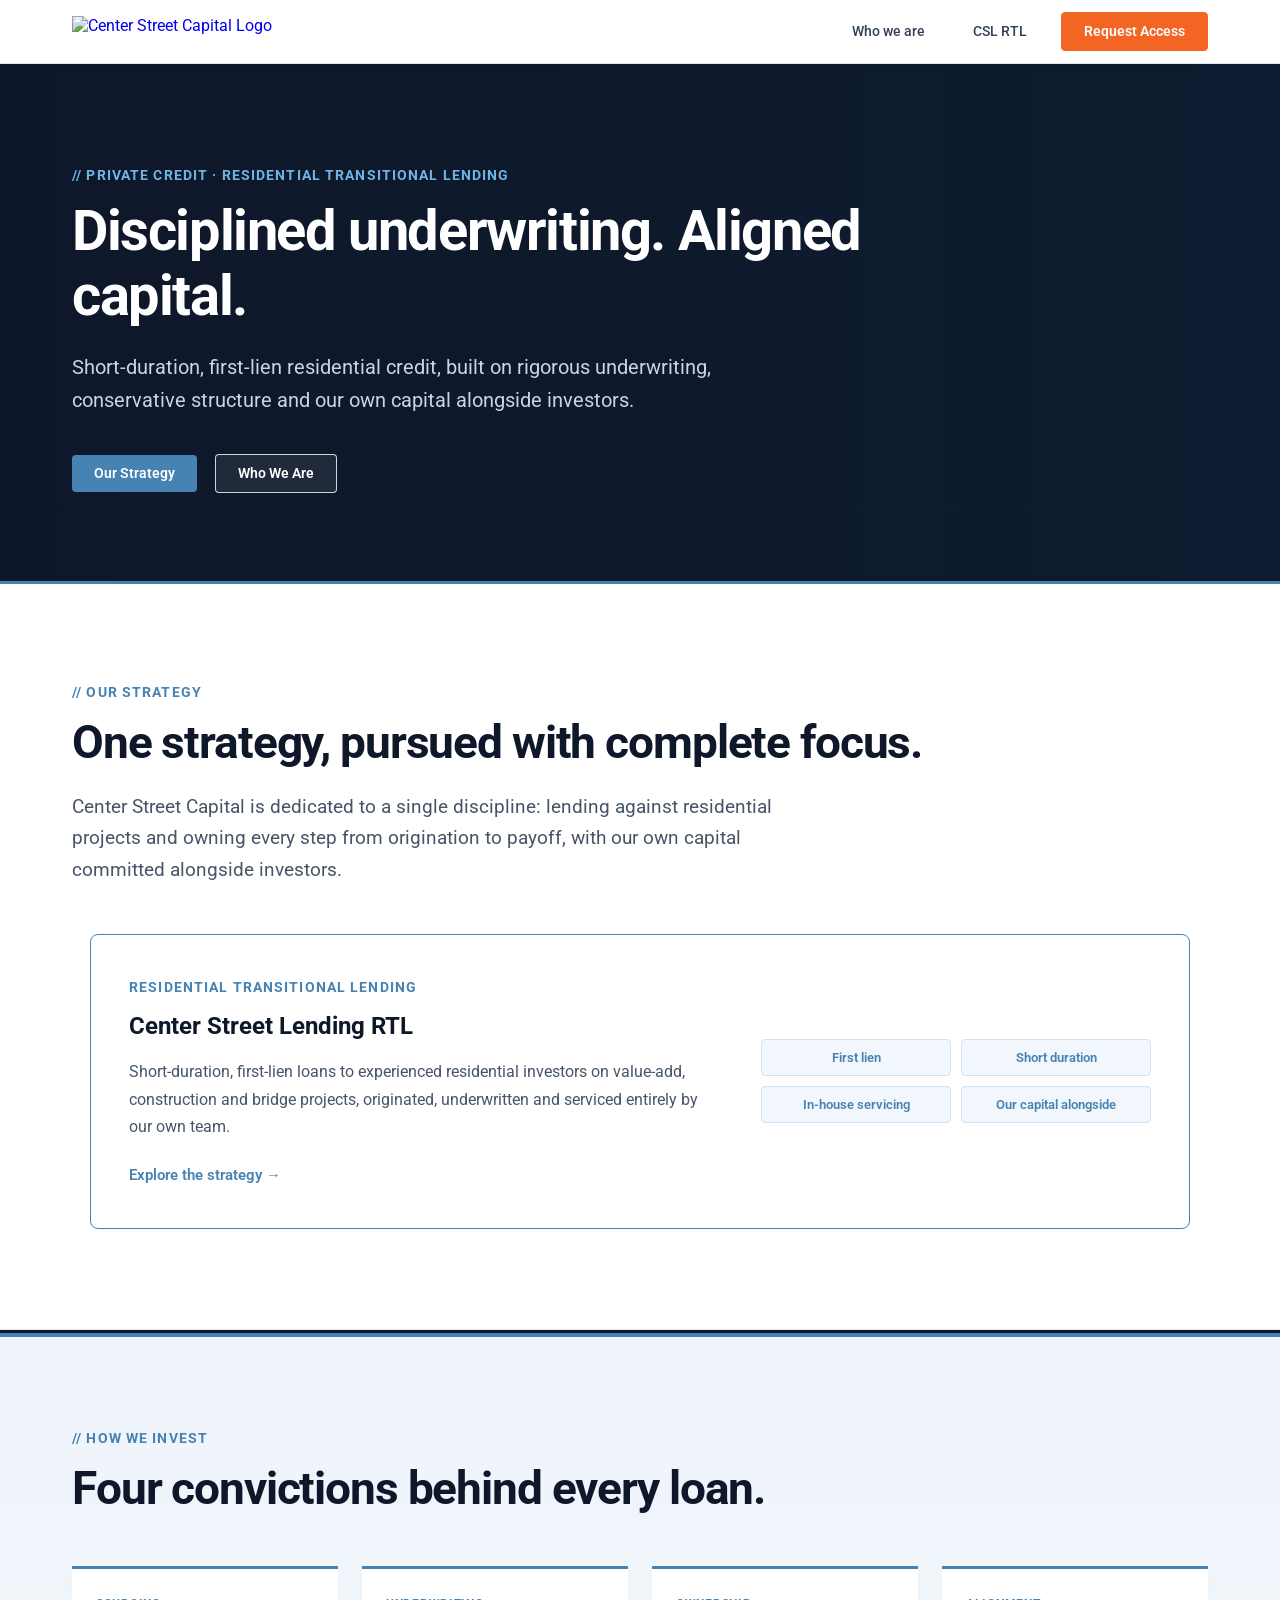
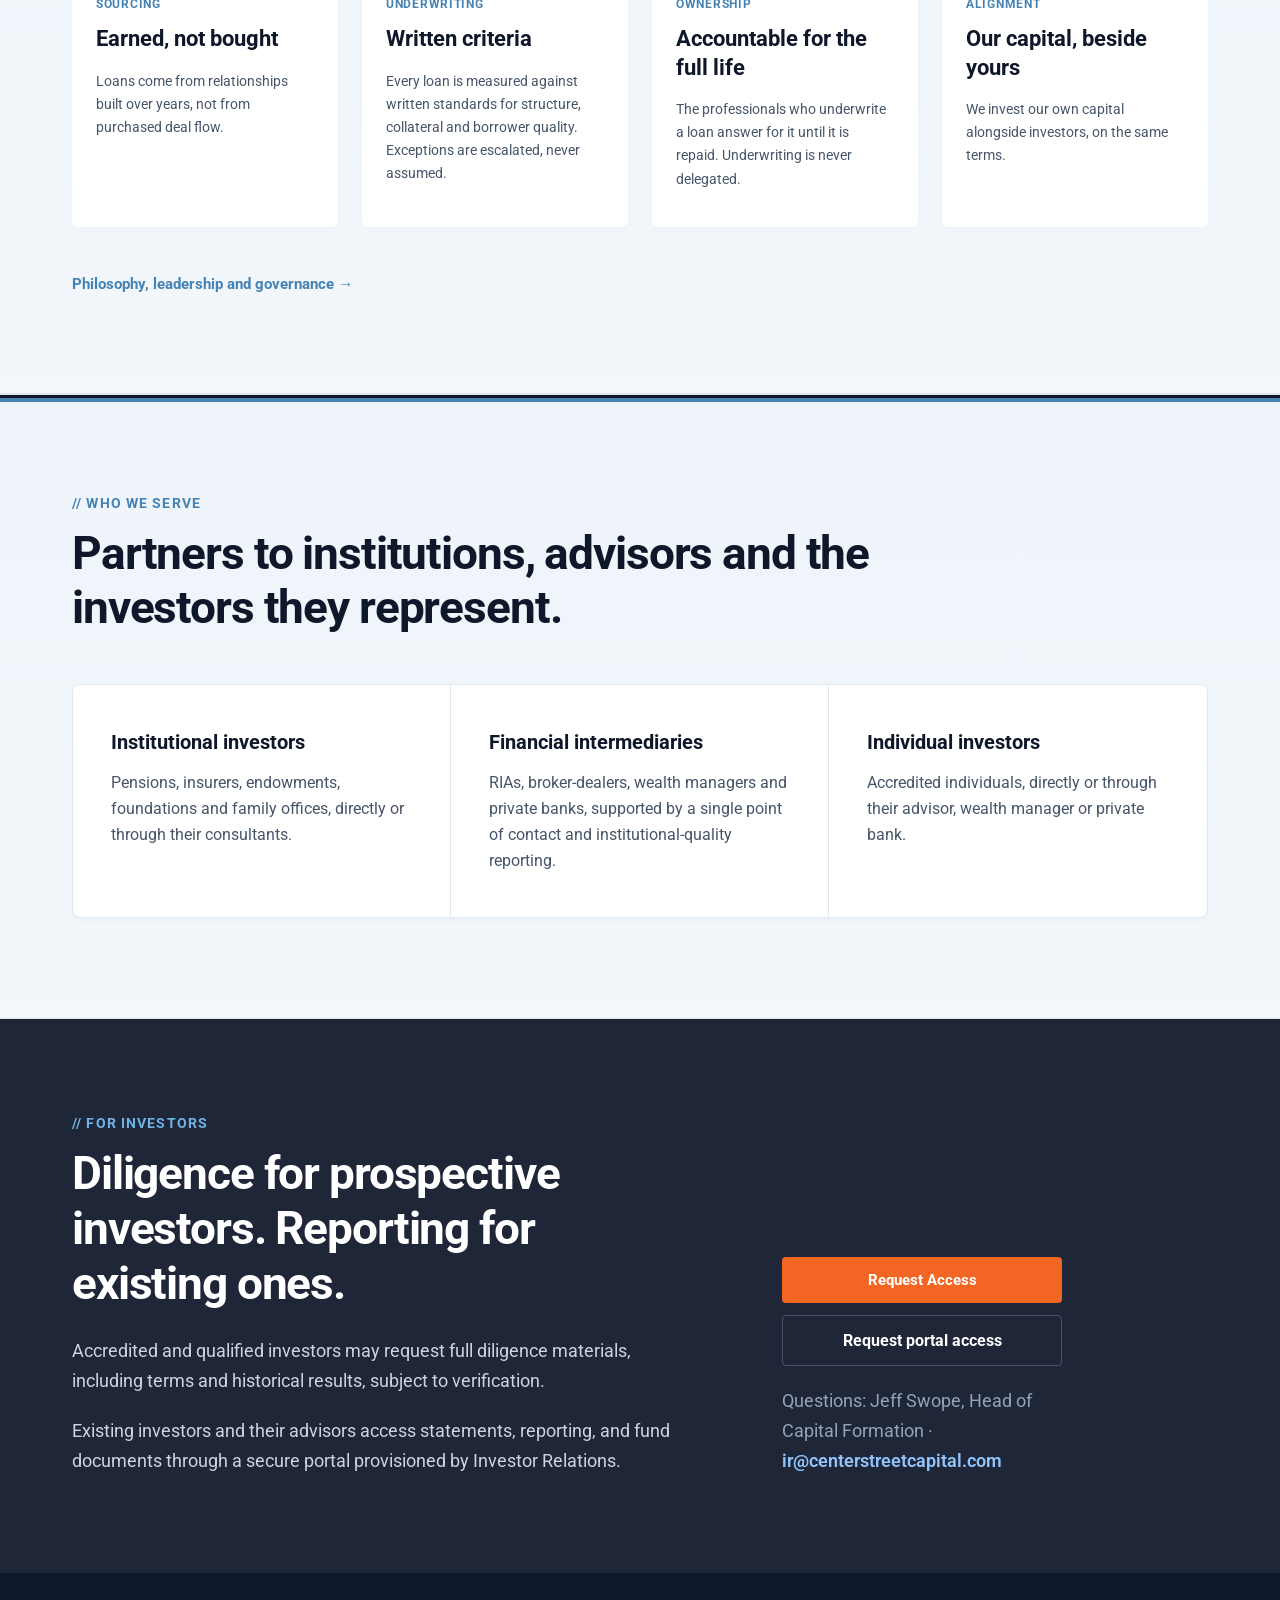
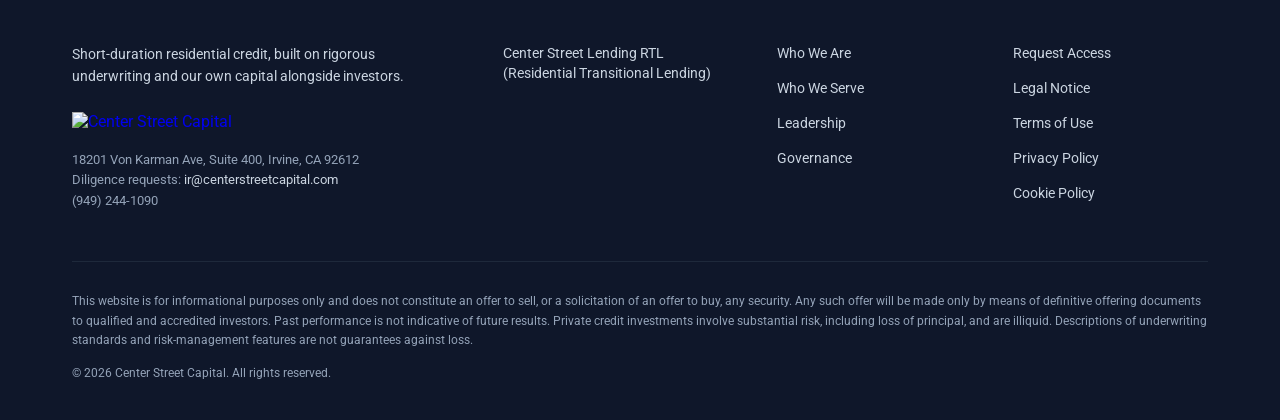
==== commit c3d0ae54: "Apply Single-Portfolio Update change order (A1-A4, B1-B9, C1-C8, E1, F1-F2) (v16.00)" ====
--- a/index.html
+++ b/index.html
@@ -7,16 +7,16 @@
 
     <meta charset="UTF-8">
     <meta name="viewport" content="width=device-width, initial-scale=1.0">
-    <link rel="icon" type="image/svg+xml" href="favicon.svg?v=15.90">
-    <link rel="icon" type="image/png" href="favicon.png?v=15.90">
-    <link rel="apple-touch-icon" href="favicon.png?v=15.90">
-    <title>Center Street Capital | Institutional Private Credit &amp; Private Equity</title>
-    <meta name="description" content="Center Street Capital is an institutional investment manager built on rigorous underwriting, conservative structuring, and GP capital alignment across private credit and private equity.">
-    <meta name="keywords" content="Center Street Capital, Private Credit, Private Equity, Real Estate Lending, CSL-RTL Fund, Riviera Capital, Institutional Investment Manager">
+    <link rel="icon" type="image/svg+xml" href="favicon.svg?v=16.00">
+    <link rel="icon" type="image/png" href="favicon.png?v=16.00">
+    <link rel="apple-touch-icon" href="favicon.png?v=16.00">
+    <title>Center Street Capital | Institutional Residential Credit</title>
+    <meta name="description" content="Center Street Capital manages Center Street Lending RTL, a short-duration, first-lien residential credit strategy built on rigorous underwriting, in-house servicing and our own capital alongside investors.">
+    <meta name="keywords" content="Center Street Capital, Center Street Lending RTL, Residential Transitional Lending, Private Credit, First-Lien Real Estate Lending, Institutional Investment Manager">
     
     <!-- Open Graph / Social Media -->
     <meta property="og:type" content="website">
-    <meta property="og:title" content="Center Street Capital | Institutional Private Credit &amp; Private Equity">
+    <meta property="og:title" content="Center Street Capital | Institutional Residential Credit">
     <meta property="og:description" content="Disciplined underwriting. Aligned capital. An institutional investment manager built on rigorous underwriting and GP capital alignment.">
     <meta property="og:url" content="https://investor-csl.vercel.app/">
     <meta property="og:image" content="https://investor-csl.vercel.app/hero-coastal.jpg">
@@ -27,7 +27,7 @@
     <link href="https://fonts.googleapis.com/css2?family=Roboto:wght@300;400;500;700;900&display=swap" rel="stylesheet">
     
     <!-- Custom CSS -->
-    <link rel="stylesheet" href="styles.css?v=15.90">
+    <link rel="stylesheet" href="styles.css?v=16.00">
     <!-- HubSpot Tracking & Form Script -->
     <script src="https://js.hsforms.net/forms/embed/22311313.js" defer></script>
 </head>
@@ -46,7 +46,6 @@
             <div class="desktop-nav" style="display: flex; align-items: center; gap: 20px;">
                 <a href="who-we-are.html" class="nav-link" style="color: #334155; text-decoration: none; font-weight: 500; font-size: 0.9rem; padding: 6px 14px; border-radius: 6px; transition: all 0.2s;">Who we are</a>
                 <a href="csl-rtf.html" class="nav-link" style="color: #334155; text-decoration: none; font-weight: 500; font-size: 0.9rem; padding: 6px 14px; border-radius: 6px; transition: all 0.2s;">CSL RTL</a>
-                <a href="https://rivieracp.com/" target="_blank" rel="noopener" class="nav-link" style="color: #334155; text-decoration: none; font-weight: 500; font-size: 0.9rem; padding: 6px 14px; border-radius: 6px; transition: all 0.2s;">Riviera Capital Partners</a>
                 <a href="mailto:ir@centerstreetcapital.com?subject=Diligence%20Access%20Request" onclick="return window.openInvestorModal(event);" class="nav-btn request-access-btn" style="background-color: #f26522; color: #ffffff; padding: 10px 22px; border-radius: 4px; font-weight: 600; font-size: 0.9rem; text-decoration: none; transition: background-color 0.2s;">Request Access</a>
             </div>
 
@@ -64,7 +63,6 @@
         <div class="mobile-menu-inner">
             <a href="who-we-are.html" class="mobile-nav-link">Who we are <span>&rarr;</span></a>
             <a href="csl-rtf.html" class="mobile-nav-link">CSL RTL <span>&rarr;</span></a>
-            <a href="https://rivieracp.com/" target="_blank" rel="noopener" class="mobile-nav-link">Riviera Capital Partners <span>&rarr;</span></a>
             <a href="mailto:ir@centerstreetcapital.com?subject=Diligence%20Access%20Request" onclick="return window.openInvestorModal(event);" class="nav-btn request-access-btn mobile-cta-btn">Request Access</a>
         </div>
     </div>
@@ -75,11 +73,11 @@
         <section class="about-hero">
             <div class="container">
                 <div class="about-hero-content">
-                    <div class="section-kicker about-kicker" style="color: #70b4e6; font-weight: 700; font-size: 0.85rem; letter-spacing: 0.08em; text-transform: uppercase; margin-bottom: 16px;">// PRIVATE CREDIT &amp; PRIVATE EQUITY</div>
+                    <div class="section-kicker about-kicker" style="color: #70b4e6; font-weight: 700; font-size: 0.85rem; letter-spacing: 0.08em; text-transform: uppercase; margin-bottom: 16px;">// PRIVATE CREDIT &middot; RESIDENTIAL TRANSITIONAL LENDING</div>
                     <h1 class="about-title">Disciplined underwriting. Aligned capital.</h1>
-                    <p class="about-desc">Private credit and private equity, built on rigorous underwriting, conservative structure and our own capital in every strategy.</p>
+                    <p class="about-desc">Short-duration, first-lien residential credit, built on rigorous underwriting, conservative structure and our own capital alongside investors.</p>
                     <div class="hero-buttons-group">
-                        <a href="#strategies-detail" class="btn-group-primary">View Strategies</a>
+                        <a href="#strategies-detail" class="btn-group-primary">Our Strategy</a>
                         <a href="who-we-are.html" class="btn-group-secondary">Who We Are</a>
                     </div>
                 </div>
@@ -91,47 +89,29 @@
         <section id="strategies-detail" class="strategies-section" style="padding: 100px 0; background-color: #ffffff;">
             <div class="container strategies-container">
                 <div class="strategies-header section-header-block" style="text-align: center; max-width: 800px; margin: 0 auto 60px auto;">
-                    <div class="section-kicker" style="color: #4683b3; font-weight: 700; font-size: 0.85rem; letter-spacing: 0.08em; text-transform: uppercase; margin-bottom: 16px;">// STRATEGIES</div>
-                    <h2 class="strategies-title" style="font-size: 2.35rem; font-weight: 700; color: #0f172a; margin: 0 0 16px 0; line-height: 1.2; letter-spacing: -0.02em;">Two strategies, each led by specialists.</h2>
-                    <p class="strategies-subtitle" style="font-size: 1.05rem; color: #475569; margin: 0; line-height: 1.65;">Residential credit and lower-middle-market investing demand different expertise. Each is managed by a team devoted to it alone, with our own capital committed alongside investors.</p>
-                </div>
-
-                <div class="strategies-grid" style="display: grid; grid-template-columns: repeat(2, 1fr); gap: 28px; max-width: 1100px; margin: 0 auto;">
-                    <!-- Card 1 -->
-                    <div class="strategy-card" style="background-color: #ffffff; border: 1.5px solid #4683b3; border-radius: 8px; padding: 40px; display: flex; flex-direction: column; height: 100%; box-shadow: 0 4px 6px -1px rgba(0, 0, 0, 0.02); text-align: left;">
-                        <div style="flex-grow: 1;">
-                            <div class="strategy-kicker" style="color: #4683b3; font-weight: 700; font-size: 0.75rem; letter-spacing: 0.06em; text-transform: uppercase; margin-bottom: 16px;">RESIDENTIAL TRANSITIONAL LENDING &middot; MANAGED BY CENTER STREET</div>
-                            <h3 class="strategy-title" style="font-size: 1.4rem; font-weight: 700; color: #0f172a; margin: 0 0 16px 0; line-height: 1.3;">Center Street Lending RTL</h3>
-                            <p style="font-size: 0.95rem; color: #475569; line-height: 1.65; margin: 0 0 24px 0;">Short-duration, first-lien loans to experienced residential investors, originated, underwritten and serviced entirely by our own team.</p>
-                            
-                            <!-- 3-Tile Row -->
-                            <div style="display: flex; gap: 8px; flex-wrap: wrap; margin-bottom: 24px;">
-                                <span style="background-color: #f1f7fc; color: #4683b3; border: 1px solid #d0e3f4; border-radius: 4px; padding: 6px 12px; font-weight: 600; font-size: 0.8rem;">First lien</span>
-                                <span style="background-color: #f1f7fc; color: #4683b3; border: 1px solid #d0e3f4; border-radius: 4px; padding: 6px 12px; font-weight: 600; font-size: 0.8rem;">Short duration</span>
-                                <span style="background-color: #f1f7fc; color: #4683b3; border: 1px solid #d0e3f4; border-radius: 4px; padding: 6px 12px; font-weight: 600; font-size: 0.8rem;">In-house servicing</span>
-                            </div>
-                        </div>
-                        <div style="margin-top: 20px;">
-                            <a href="csl-rtf.html" style="color: #4683b3; font-weight: 600; font-size: 0.92rem; text-decoration: none; transition: opacity 0.2s;">Explore CSL RTL &rarr;</a>
-                        </div>
-                    </div>
-
-                    <!-- Card 2 -->
-                    <div class="strategy-card" style="background-color: #ffffff; border: 1.5px solid #4683b3; border-radius: 8px; padding: 40px; display: flex; flex-direction: column; height: 100%; box-shadow: 0 4px 6px -1px rgba(0, 0, 0, 0.02); text-align: left;">
-                        <div style="flex-grow: 1;">
-                            <div class="strategy-kicker" style="color: #4683b3; font-weight: 700; font-size: 0.75rem; letter-spacing: 0.06em; text-transform: uppercase; margin-bottom: 16px;">PRIVATE EQUITY &amp; CREDIT &middot; MANAGED BY RIVIERA CAPITAL</div>
-                            <h3 class="strategy-title" style="font-size: 1.4rem; font-weight: 700; color: #0f172a; margin: 0 0 16px 0; line-height: 1.3;">Riviera Capital Partners</h3>
-                            <p style="font-size: 0.95rem; color: #475569; line-height: 1.65; margin: 0 0 24px 0;">Equity and senior secured credit in enduring lower-middle-market businesses, sourced through a network of searchers.</p>
-                            
-                            <!-- 3-Tile Row -->
-                            <div style="display: flex; gap: 8px; flex-wrap: wrap; margin-bottom: 24px;">
-                                <span style="background-color: #f1f7fc; color: #4683b3; border: 1px solid #d0e3f4; border-radius: 4px; padding: 6px 12px; font-weight: 600; font-size: 0.8rem;">Equity and credit</span>
-                                <span style="background-color: #f1f7fc; color: #4683b3; border: 1px solid #d0e3f4; border-radius: 4px; padding: 6px 12px; font-weight: 600; font-size: 0.8rem;">Searcher-led</span>
-                                <span style="background-color: #f1f7fc; color: #4683b3; border: 1px solid #d0e3f4; border-radius: 4px; padding: 6px 12px; font-weight: 600; font-size: 0.8rem;">Own capital alongside LPs</span>
-                            </div>
-                        </div>
-                        <div style="margin-top: 20px;">
-                            <a href="riviera-capital-partners.html" style="color: #4683b3; font-weight: 600; font-size: 0.92rem; text-decoration: none; transition: opacity 0.2s;">Explore Riviera &rarr;</a>
+                    <div class="section-kicker" style="color: #4683b3; font-weight: 700; font-size: 0.85rem; letter-spacing: 0.08em; text-transform: uppercase; margin-bottom: 16px;">// OUR STRATEGY</div>
+                    <h2 class="strategies-title" style="font-size: 2.35rem; font-weight: 700; color: #0f172a; margin: 0 0 16px 0; line-height: 1.2; letter-spacing: -0.02em;">One strategy, pursued with complete focus.</h2>
+                    <p class="strategies-subtitle" style="font-size: 1.05rem; color: #475569; margin: 0; line-height: 1.65;">Center Street Capital is dedicated to a single discipline: lending against residential projects and owning every step from origination to payoff, with our own capital committed alongside investors.</p>
+                </div>
+
+                <div class="strategies-grid strategy-single-grid" style="display: grid; grid-template-columns: 1fr; max-width: 1100px; margin: 0 auto;">
+                    <!-- Single Feature Card -->
+                    <div class="strategy-card strategy-feature-card" style="background-color: #ffffff; border: 1.5px solid #4683b3; border-radius: 8px; padding: 44px 48px; box-shadow: 0 4px 6px -1px rgba(0, 0, 0, 0.02); text-align: left;">
+                        <div class="strategy-feature-layout">
+                            <div class="strategy-feature-left">
+                                <div class="strategy-kicker" style="color: #4683b3; font-weight: 700; font-size: 0.75rem; letter-spacing: 0.06em; text-transform: uppercase; margin-bottom: 14px;">RESIDENTIAL TRANSITIONAL LENDING</div>
+                                <h3 class="strategy-title" style="font-size: 1.45rem; font-weight: 700; color: #0f172a; margin: 0 0 16px 0; line-height: 1.3;">Center Street Lending RTL</h3>
+                                <p style="font-size: 0.98rem; color: #475569; line-height: 1.65; margin: 0 0 24px 0;">Short-duration, first-lien loans to experienced residential investors on value-add, construction and bridge projects, originated, underwritten and serviced entirely by our own team.</p>
+                                <div>
+                                    <a href="csl-rtf.html" style="color: #4683b3; font-weight: 600; font-size: 0.92rem; text-decoration: none; transition: opacity 0.2s;">Explore the strategy &rarr;</a>
+                                </div>
+                            </div>
+                            <div class="strategy-feature-tags">
+                                <span style="background-color: #f1f7fc; color: #4683b3; border: 1px solid #d0e3f4; border-radius: 4px; padding: 10px 14px; font-weight: 600; font-size: 0.82rem; text-align: center;">First lien</span>
+                                <span style="background-color: #f1f7fc; color: #4683b3; border: 1px solid #d0e3f4; border-radius: 4px; padding: 10px 14px; font-weight: 600; font-size: 0.82rem; text-align: center;">Short duration</span>
+                                <span style="background-color: #f1f7fc; color: #4683b3; border: 1px solid #d0e3f4; border-radius: 4px; padding: 10px 14px; font-weight: 600; font-size: 0.82rem; text-align: center;">In-house servicing</span>
+                                <span style="background-color: #f1f7fc; color: #4683b3; border: 1px solid #d0e3f4; border-radius: 4px; padding: 10px 14px; font-weight: 600; font-size: 0.82rem; text-align: center;">Our capital alongside</span>
+                            </div>
                         </div>
                     </div>
                 </div>
@@ -144,7 +124,7 @@
             <div class="container">
                 <div style="margin-bottom: 50px;">
                     <div class="section-kicker" style="color: #4683b3; font-weight: 700; font-size: 0.85rem; letter-spacing: 0.08em; text-transform: uppercase; margin-bottom: 16px;">// HOW WE INVEST</div>
-                    <h2 style="font-size: 2.35rem; font-weight: 700; color: #0f172a; margin: 0; line-height: 1.2; letter-spacing: -0.02em;">Different strategies. The same convictions.</h2>
+                    <h2 style="font-size: 2.35rem; font-weight: 700; color: #0f172a; margin: 0; line-height: 1.2; letter-spacing: -0.02em;">Four convictions behind every loan.</h2>
                 </div>
 
                 <div class="grid-4-col" style="display: grid; grid-template-columns: repeat(4, 1fr); gap: 24px; margin-bottom: 24px;">
@@ -152,28 +132,28 @@
                     <div style="background-color: #ffffff; border-top: 3.5px solid #4683b3; padding: 28px 24px 36px 24px; border-radius: 0 0 6px 6px; box-shadow: 0 2px 4px rgba(0,0,0,0.02);">
                         <div style="color: #4683b3; font-weight: 700; font-size: 0.75rem; text-transform: uppercase; letter-spacing: 0.06em; margin-bottom: 14px;">SOURCING</div>
                         <h3 style="font-size: 1.15rem; font-weight: 700; color: #0f172a; margin: 0 0 12px 0; line-height: 1.3;">Earned, not bought</h3>
-                        <p style="font-size: 0.9rem; color: #475569; line-height: 1.6; margin: 0;">Opportunities come from relationships built over years, not from purchased deal flow.</p>
+                        <p style="font-size: 0.9rem; color: #475569; line-height: 1.6; margin: 0;">Loans come from relationships built over years, not from purchased deal flow.</p>
                     </div>
 
                     <!-- Column 2 -->
                     <div style="background-color: #ffffff; border-top: 3.5px solid #4683b3; padding: 28px 24px 36px 24px; border-radius: 0 0 6px 6px; box-shadow: 0 2px 4px rgba(0,0,0,0.02);">
                         <div style="color: #4683b3; font-weight: 700; font-size: 0.75rem; text-transform: uppercase; letter-spacing: 0.06em; margin-bottom: 14px;">UNDERWRITING</div>
                         <h3 style="font-size: 1.15rem; font-weight: 700; color: #0f172a; margin: 0 0 12px 0; line-height: 1.3;">Written criteria</h3>
-                        <p style="font-size: 0.9rem; color: #475569; line-height: 1.6; margin: 0;">Every investment is measured against written standards for structure, collateral and borrower quality. Exceptions are escalated, never assumed.</p>
+                        <p style="font-size: 0.9rem; color: #475569; line-height: 1.6; margin: 0;">Every loan is measured against written standards for structure, collateral and borrower quality. Exceptions are escalated, never assumed.</p>
                     </div>
 
                     <!-- Column 3 -->
                     <div style="background-color: #ffffff; border-top: 3.5px solid #4683b3; padding: 28px 24px 36px 24px; border-radius: 0 0 6px 6px; box-shadow: 0 2px 4px rgba(0,0,0,0.02);">
                         <div style="color: #4683b3; font-weight: 700; font-size: 0.75rem; text-transform: uppercase; letter-spacing: 0.06em; margin-bottom: 14px;">OWNERSHIP</div>
                         <h3 style="font-size: 1.15rem; font-weight: 700; color: #0f172a; margin: 0 0 12px 0; line-height: 1.3;">Accountable for the full life</h3>
-                        <p style="font-size: 0.9rem; color: #475569; line-height: 1.6; margin: 0;">The professionals who underwrite an investment answer for it until it is repaid or exited. Underwriting is never delegated.</p>
+                        <p style="font-size: 0.9rem; color: #475569; line-height: 1.6; margin: 0;">The professionals who underwrite a loan answer for it until it is repaid. Underwriting is never delegated.</p>
                     </div>
 
                     <!-- Column 4 -->
                     <div style="background-color: #ffffff; border-top: 3.5px solid #4683b3; padding: 28px 24px 36px 24px; border-radius: 0 0 6px 6px; box-shadow: 0 2px 4px rgba(0,0,0,0.02);">
                         <div style="color: #4683b3; font-weight: 700; font-size: 0.75rem; text-transform: uppercase; letter-spacing: 0.06em; margin-bottom: 14px;">ALIGNMENT</div>
                         <h3 style="font-size: 1.15rem; font-weight: 700; color: #0f172a; margin: 0 0 12px 0; line-height: 1.3;">Our capital, beside yours</h3>
-                        <p style="font-size: 0.9rem; color: #475569; line-height: 1.6; margin: 0;">We invest our own capital alongside investors in every strategy.</p>
+                        <p style="font-size: 0.9rem; color: #475569; line-height: 1.6; margin: 0;">We invest our own capital alongside investors, on the same terms.</p>
                     </div>
                 </div>
 
@@ -246,7 +226,7 @@
             <div class="footer-columns-grid" style="display: grid; grid-template-columns: 2fr 1.2fr 1fr 1fr; gap: 40px; margin-bottom: 50px;">
                 <!-- Column 1 -->
                 <div>
-                    <p style="color: #cbd5e1; font-size: 0.88rem; line-height: 1.6; margin: 0 0 24px 0; max-width: 380px;">Private credit and private equity, built on rigorous underwriting and our own capital in every strategy.</p>
+                    <p style="color: #cbd5e1; font-size: 0.88rem; line-height: 1.6; margin: 0 0 24px 0; max-width: 380px;">Short-duration residential credit, built on rigorous underwriting and our own capital alongside investors.</p>
                     <a href="index.html" class="footer-logo-link" style="display: inline-block; margin-bottom: 14px; text-decoration: none;">
                         <img src="CS-Capital_Horiz_OnDark.svg" alt="Center Street Capital" class="footer-logo" style="height: 24px; width: auto; max-width: 100%; object-fit: contain; object-position: left; display: block;">
                     </a>
@@ -255,8 +235,7 @@
                 <!-- Column 2 -->
                 <div>
                     <ul style="list-style: none; padding: 0; margin: 0;">
-                        <li style="margin-bottom: 16px;"><a href="csl-rtf.html" style="color: #cbd5e1; text-decoration: none; font-size: 0.85rem; line-height: 1.5; display: block; transition: color 0.2s;">Center Street Lending RTL <br>(Residential Transitional Lending)</a></li>
-                        <li><a href="riviera-capital-partners.html" style="color: #cbd5e1; text-decoration: none; font-size: 0.85rem; line-height: 1.5; display: block; transition: color 0.2s;">Riviera Capital Partners <br>(Private Equity &amp; Credit)</a></li>
+                        <li><a href="csl-rtf.html" style="color: #cbd5e1; text-decoration: none; font-size: 0.85rem; line-height: 1.5; display: block; transition: color 0.2s;">Center Street Lending RTL <br>(Residential Transitional Lending)</a></li>
                     </ul>
                 </div>
                 <!-- Column 3 -->
@@ -281,7 +260,7 @@
             </div>
 
             <div style="border-top: 1px solid #1e293b; padding-top: 30px;">
-                <p style="margin: 0 0 16px 0; color: #94a3b8; font-size: 0.75rem; line-height: 1.6;">This website is for informational purposes only and does not constitute an offer to sell, or a solicitation of an offer to buy, any security. Any such offer will be made only by means of definitive offering documents to qualified and accredited investors. Past performance is not indicative of future results. Private credit and private equity investments involve substantial risk, including loss of principal, and are illiquid. Descriptions of underwriting standards and risk-management features are not guarantees against loss.</p>
+                <p style="margin: 0 0 16px 0; color: #94a3b8; font-size: 0.75rem; line-height: 1.6;">This website is for informational purposes only and does not constitute an offer to sell, or a solicitation of an offer to buy, any security. Any such offer will be made only by means of definitive offering documents to qualified and accredited investors. Past performance is not indicative of future results. Private credit investments involve substantial risk, including loss of principal, and are illiquid. Descriptions of underwriting standards and risk-management features are not guarantees against loss.</p>
                 <p style="margin: 0; color: #94a3b8; font-size: 0.75rem;">&copy; 2026 Center Street Capital. All rights reserved.</p>
             </div>
         </div>
@@ -378,6 +357,6 @@
     </div>
 
     <!-- Scripts -->
-    <script src="script.js?v=15.90"></script>
+    <script src="script.js?v=16.00"></script>
 </body>
 </html>
--- a/styles.css
+++ b/styles.css
@@ -3665,3 +3665,29 @@
         padding: 4px 4px !important;
     }
 }
+
+/* Single-Portfolio Feature Card Layout (B8) */
+.strategy-feature-layout {
+    display: grid;
+    grid-template-columns: 1.5fr 1fr;
+    gap: 48px;
+    align-items: center;
+}
+
+.strategy-feature-tags {
+    display: grid;
+    grid-template-columns: repeat(2, 1fr);
+    gap: 10px;
+}
+
+@media (max-width: 900px) {
+    .strategy-feature-layout {
+        grid-template-columns: 1fr !important;
+        gap: 24px !important;
+    }
+}
+@media (max-width: 480px) {
+    .strategy-feature-tags {
+        grid-template-columns: 1fr !important;
+    }
+}
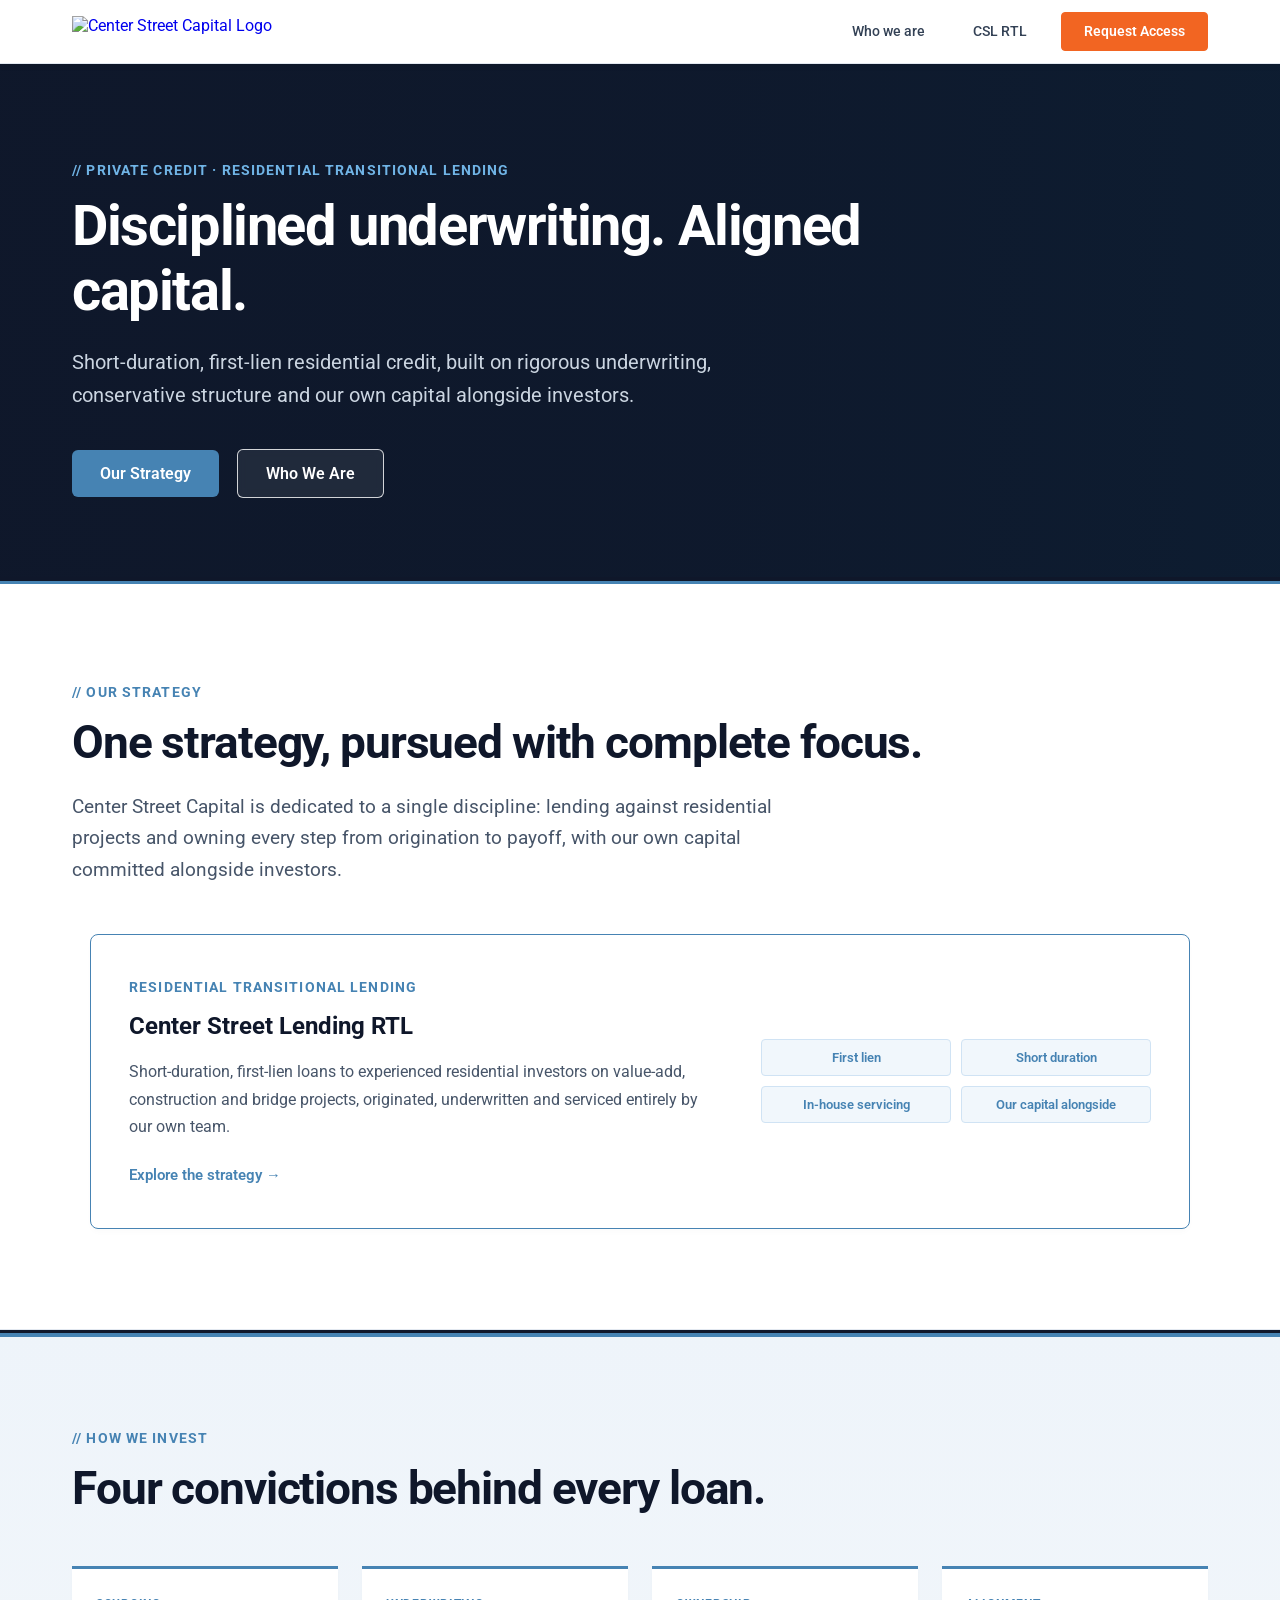
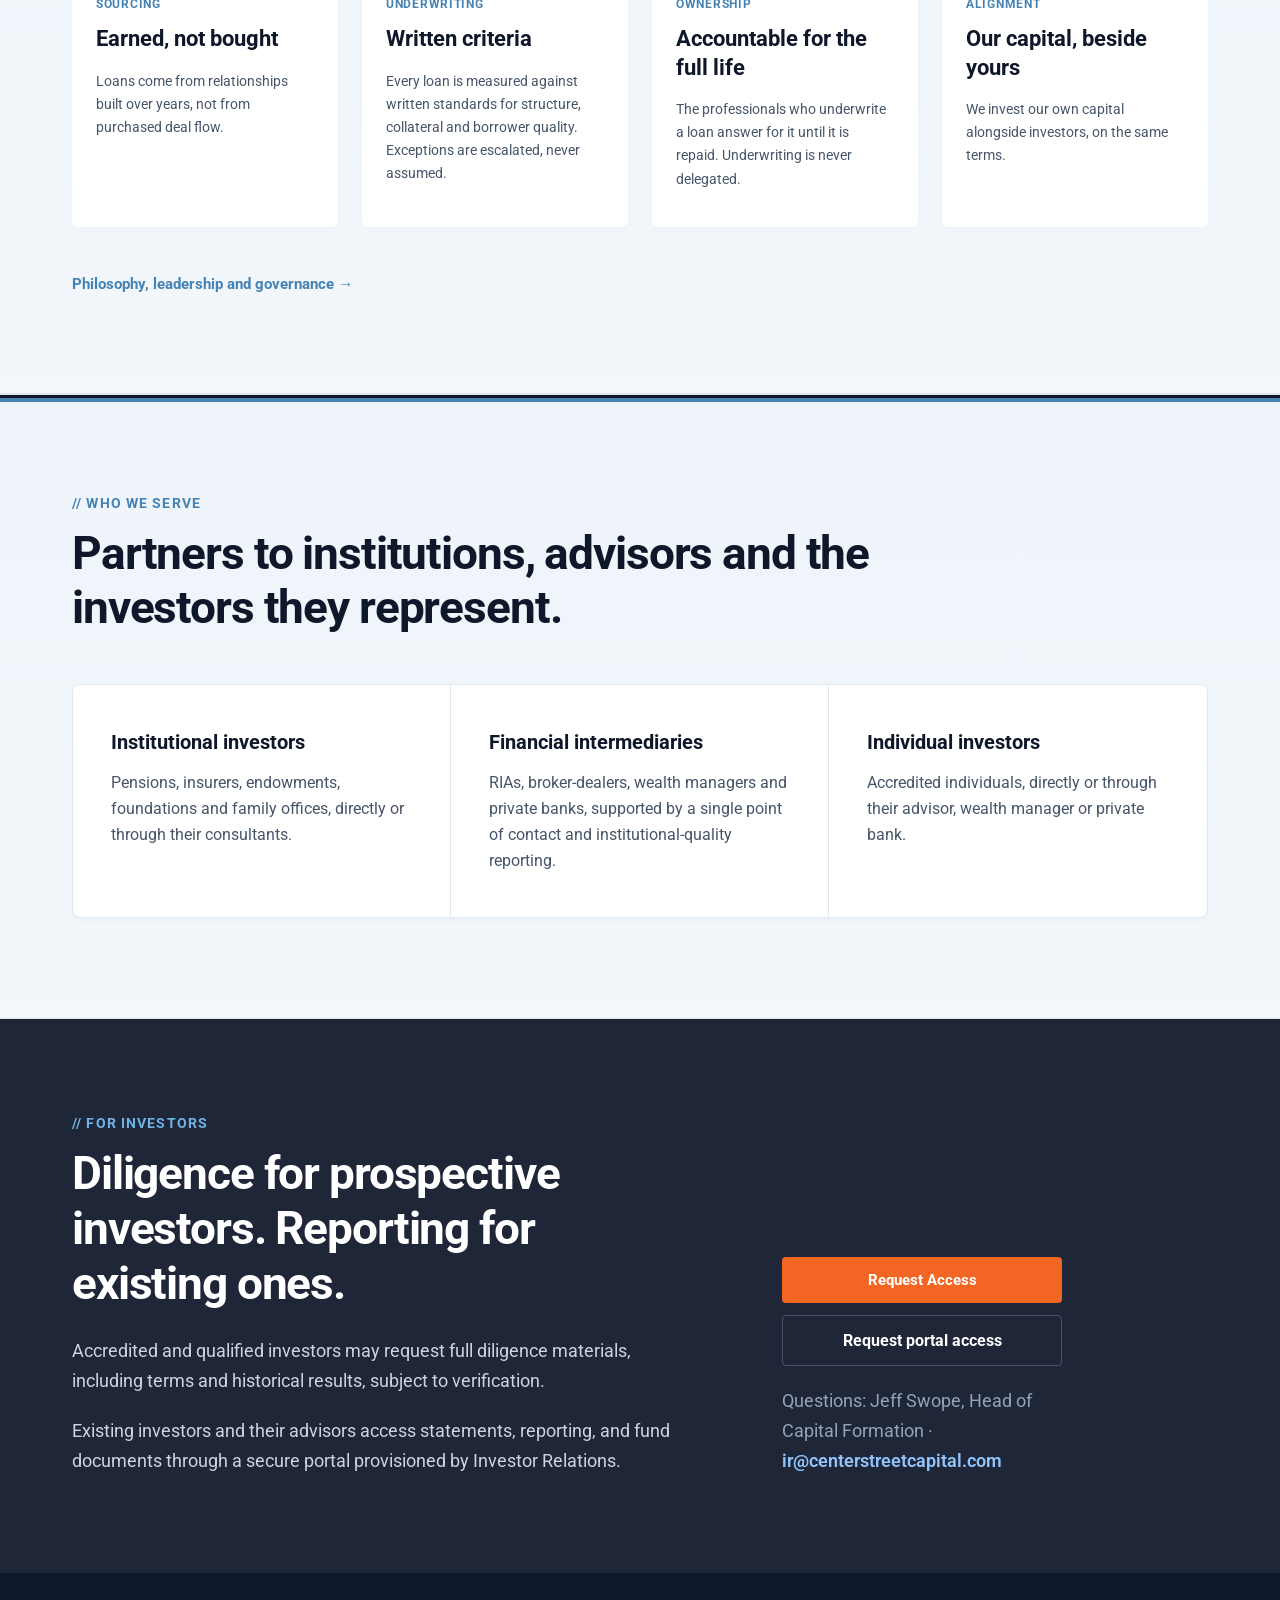
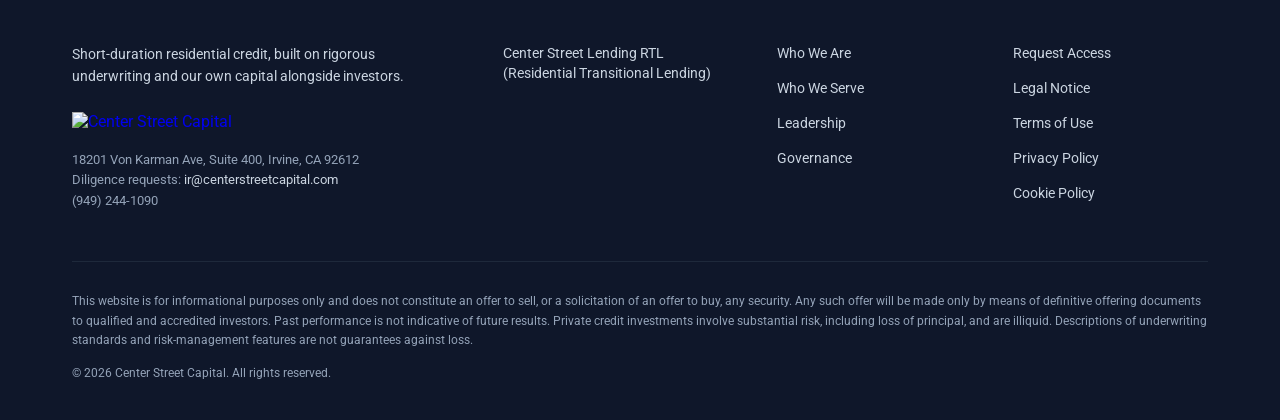
==== commit 5241a757: "Rename csl-rtf.html to csl-rtl.html and add permanent redirect (D1) (v16.10)" ====
--- a/index.html
+++ b/index.html
@@ -7,9 +7,9 @@
 
     <meta charset="UTF-8">
     <meta name="viewport" content="width=device-width, initial-scale=1.0">
-    <link rel="icon" type="image/svg+xml" href="favicon.svg?v=16.00">
-    <link rel="icon" type="image/png" href="favicon.png?v=16.00">
-    <link rel="apple-touch-icon" href="favicon.png?v=16.00">
+    <link rel="icon" type="image/svg+xml" href="favicon.svg?v=16.10">
+    <link rel="icon" type="image/png" href="favicon.png?v=16.10">
+    <link rel="apple-touch-icon" href="favicon.png?v=16.10">
     <title>Center Street Capital | Institutional Residential Credit</title>
     <meta name="description" content="Center Street Capital manages Center Street Lending RTL, a short-duration, first-lien residential credit strategy built on rigorous underwriting, in-house servicing and our own capital alongside investors.">
     <meta name="keywords" content="Center Street Capital, Center Street Lending RTL, Residential Transitional Lending, Private Credit, First-Lien Real Estate Lending, Institutional Investment Manager">
@@ -27,7 +27,7 @@
     <link href="https://fonts.googleapis.com/css2?family=Roboto:wght@300;400;500;700;900&display=swap" rel="stylesheet">
     
     <!-- Custom CSS -->
-    <link rel="stylesheet" href="styles.css?v=16.00">
+    <link rel="stylesheet" href="styles.css?v=16.10">
     <!-- HubSpot Tracking & Form Script -->
     <script src="https://js.hsforms.net/forms/embed/22311313.js" defer></script>
 </head>
@@ -45,7 +45,7 @@
             <!-- Right: Navigation Links (Desktop) -->
             <div class="desktop-nav" style="display: flex; align-items: center; gap: 20px;">
                 <a href="who-we-are.html" class="nav-link" style="color: #334155; text-decoration: none; font-weight: 500; font-size: 0.9rem; padding: 6px 14px; border-radius: 6px; transition: all 0.2s;">Who we are</a>
-                <a href="csl-rtf.html" class="nav-link" style="color: #334155; text-decoration: none; font-weight: 500; font-size: 0.9rem; padding: 6px 14px; border-radius: 6px; transition: all 0.2s;">CSL RTL</a>
+                <a href="csl-rtl.html" class="nav-link" style="color: #334155; text-decoration: none; font-weight: 500; font-size: 0.9rem; padding: 6px 14px; border-radius: 6px; transition: all 0.2s;">CSL RTL</a>
                 <a href="mailto:ir@centerstreetcapital.com?subject=Diligence%20Access%20Request" onclick="return window.openInvestorModal(event);" class="nav-btn request-access-btn" style="background-color: #f26522; color: #ffffff; padding: 10px 22px; border-radius: 4px; font-weight: 600; font-size: 0.9rem; text-decoration: none; transition: background-color 0.2s;">Request Access</a>
             </div>
 
@@ -62,7 +62,7 @@
     <div class="mobile-menu">
         <div class="mobile-menu-inner">
             <a href="who-we-are.html" class="mobile-nav-link">Who we are <span>&rarr;</span></a>
-            <a href="csl-rtf.html" class="mobile-nav-link">CSL RTL <span>&rarr;</span></a>
+            <a href="csl-rtl.html" class="mobile-nav-link">CSL RTL <span>&rarr;</span></a>
             <a href="mailto:ir@centerstreetcapital.com?subject=Diligence%20Access%20Request" onclick="return window.openInvestorModal(event);" class="nav-btn request-access-btn mobile-cta-btn">Request Access</a>
         </div>
     </div>
@@ -103,7 +103,7 @@
                                 <h3 class="strategy-title" style="font-size: 1.45rem; font-weight: 700; color: #0f172a; margin: 0 0 16px 0; line-height: 1.3;">Center Street Lending RTL</h3>
                                 <p style="font-size: 0.98rem; color: #475569; line-height: 1.65; margin: 0 0 24px 0;">Short-duration, first-lien loans to experienced residential investors on value-add, construction and bridge projects, originated, underwritten and serviced entirely by our own team.</p>
                                 <div>
-                                    <a href="csl-rtf.html" style="color: #4683b3; font-weight: 600; font-size: 0.92rem; text-decoration: none; transition: opacity 0.2s;">Explore the strategy &rarr;</a>
+                                    <a href="csl-rtl.html" style="color: #4683b3; font-weight: 600; font-size: 0.92rem; text-decoration: none; transition: opacity 0.2s;">Explore the strategy &rarr;</a>
                                 </div>
                             </div>
                             <div class="strategy-feature-tags">
@@ -235,7 +235,7 @@
                 <!-- Column 2 -->
                 <div>
                     <ul style="list-style: none; padding: 0; margin: 0;">
-                        <li><a href="csl-rtf.html" style="color: #cbd5e1; text-decoration: none; font-size: 0.85rem; line-height: 1.5; display: block; transition: color 0.2s;">Center Street Lending RTL <br>(Residential Transitional Lending)</a></li>
+                        <li><a href="csl-rtl.html" style="color: #cbd5e1; text-decoration: none; font-size: 0.85rem; line-height: 1.5; display: block; transition: color 0.2s;">Center Street Lending RTL <br>(Residential Transitional Lending)</a></li>
                     </ul>
                 </div>
                 <!-- Column 3 -->
@@ -357,6 +357,6 @@
     </div>
 
     <!-- Scripts -->
-    <script src="script.js?v=16.00"></script>
+    <script src="script.js?v=16.10"></script>
 </body>
 </html>
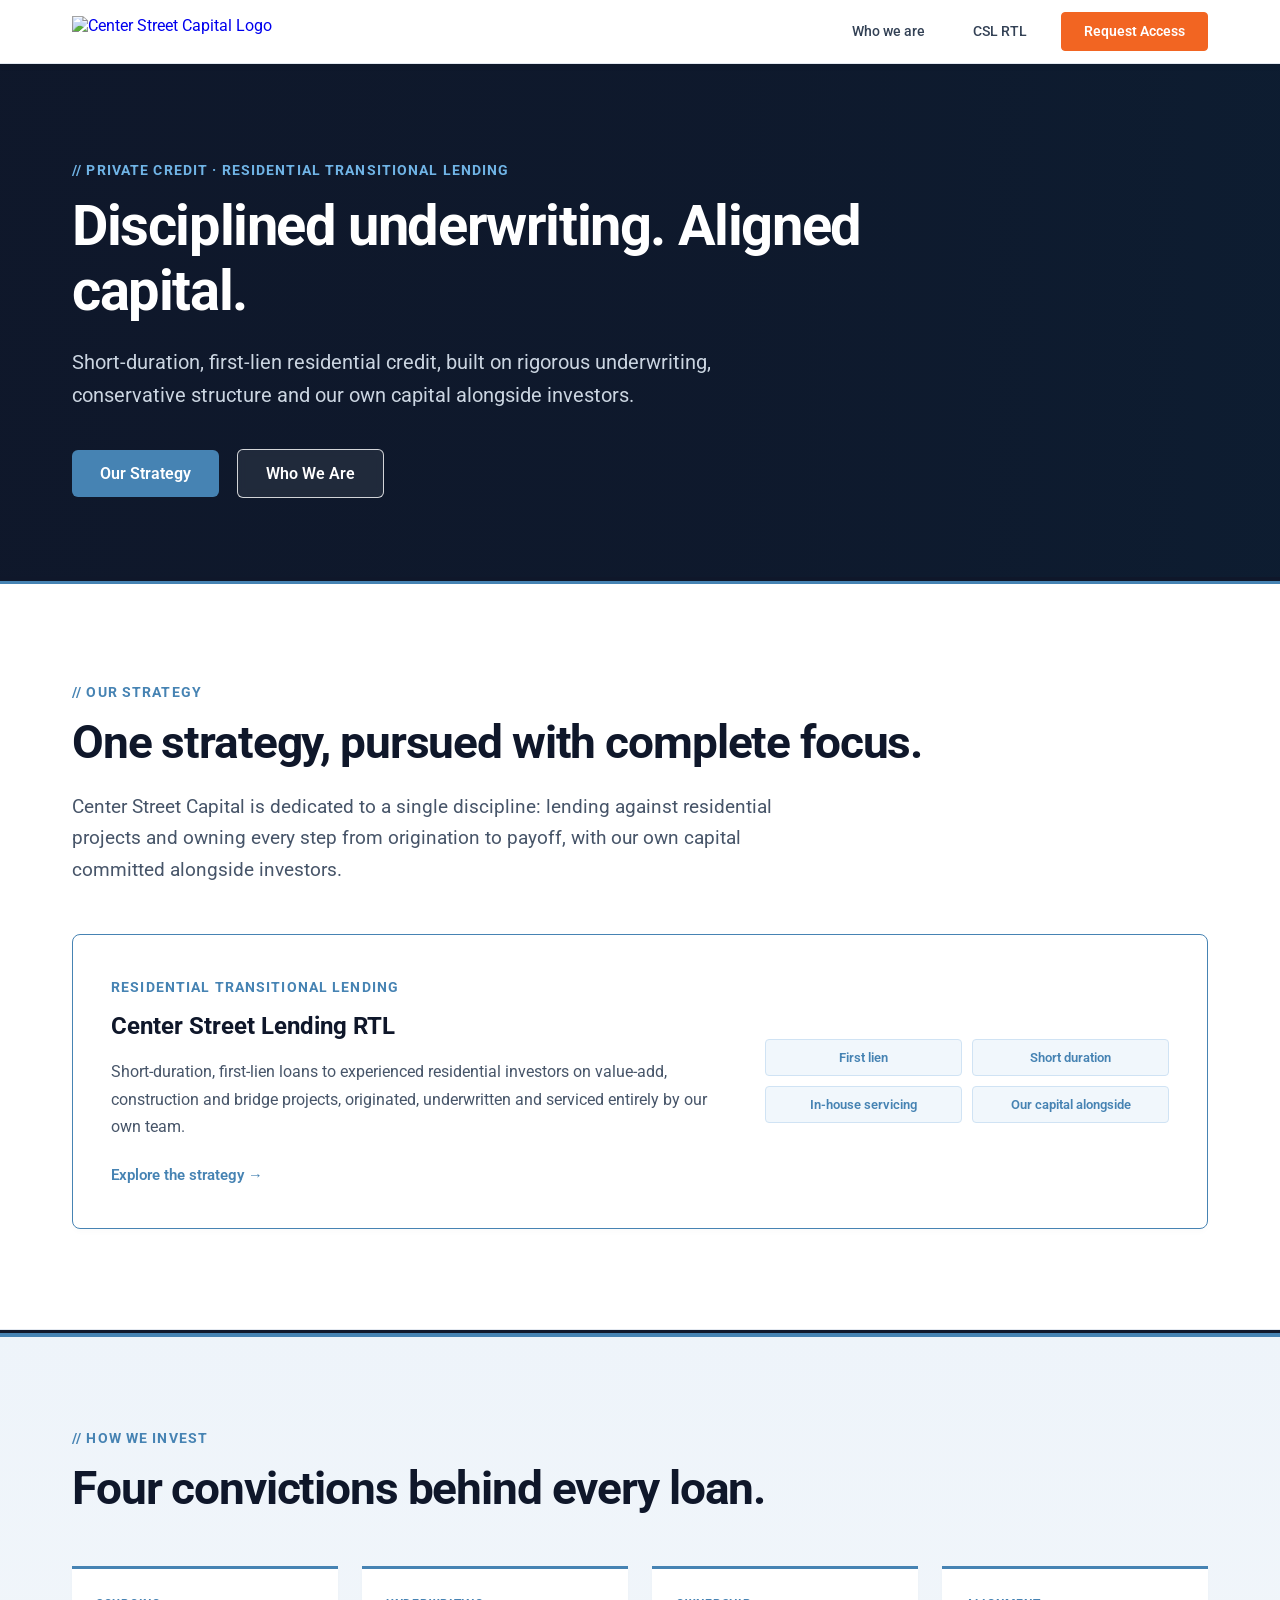
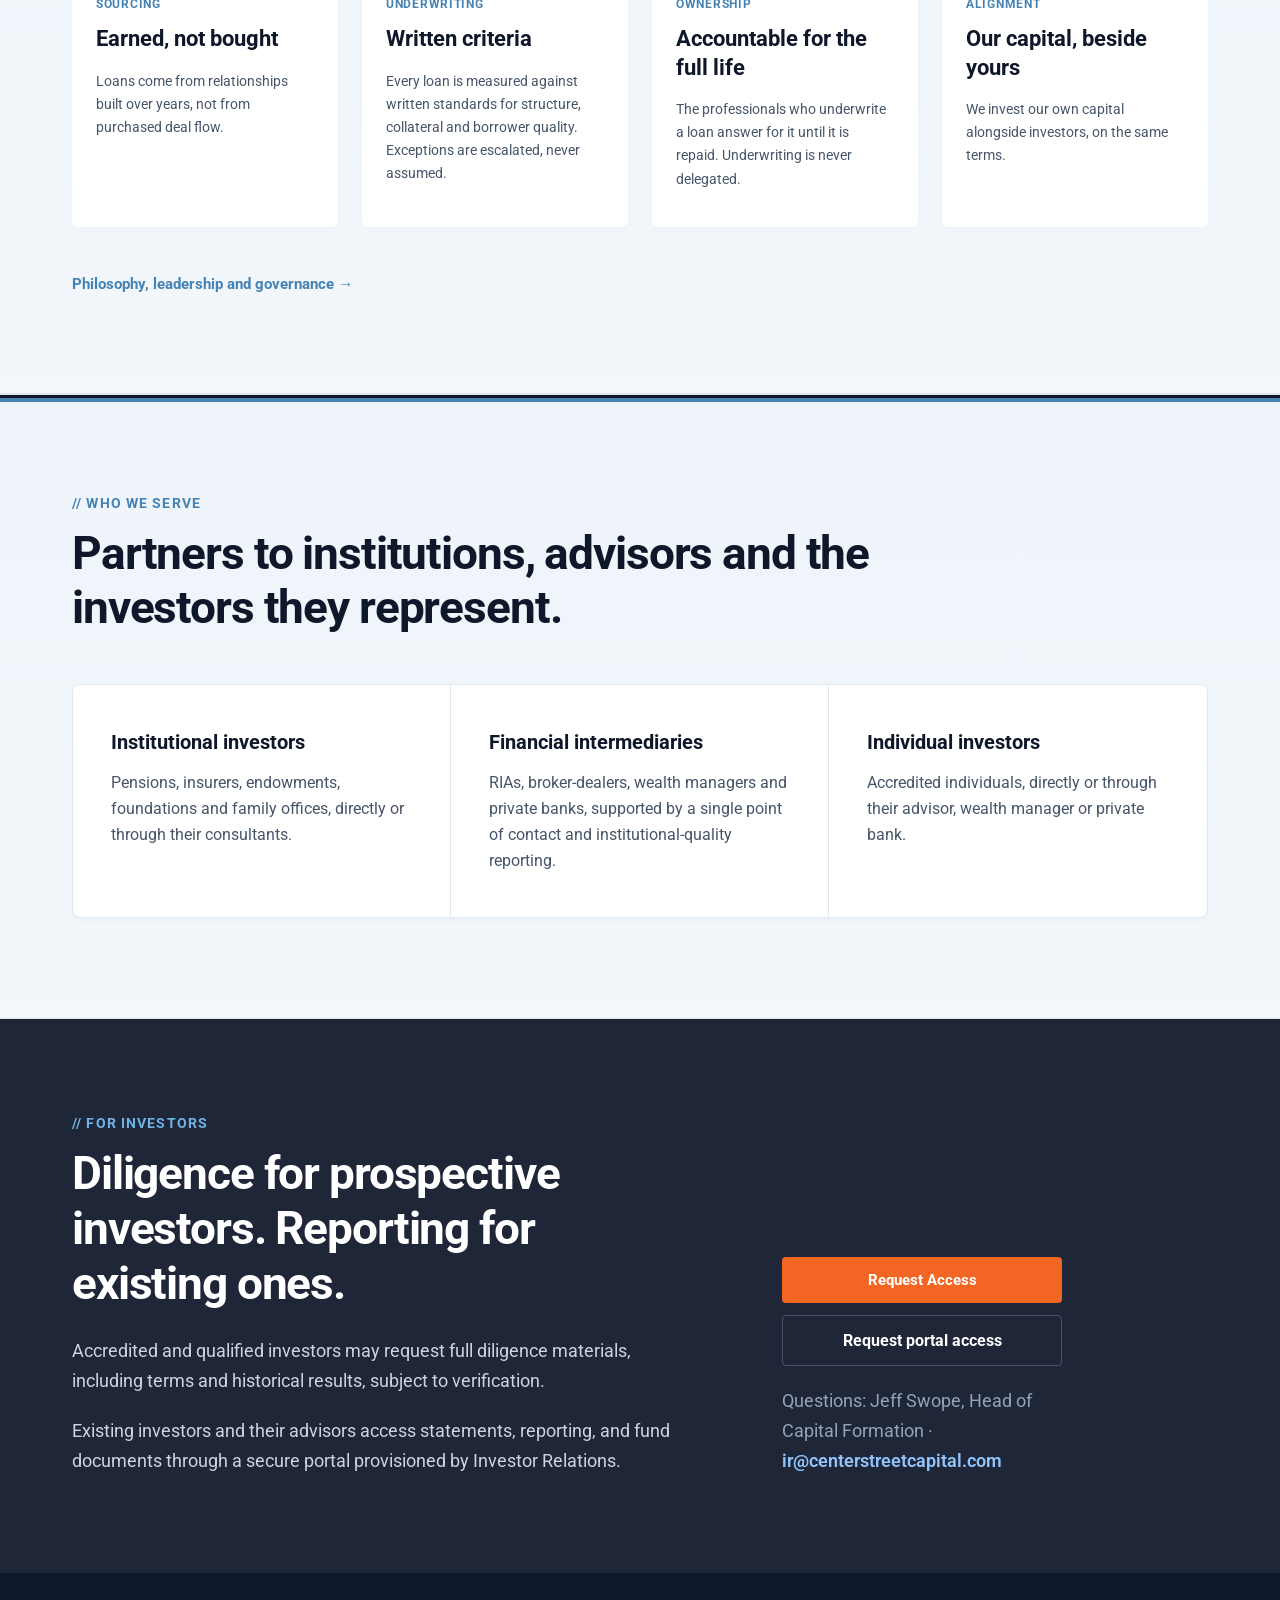
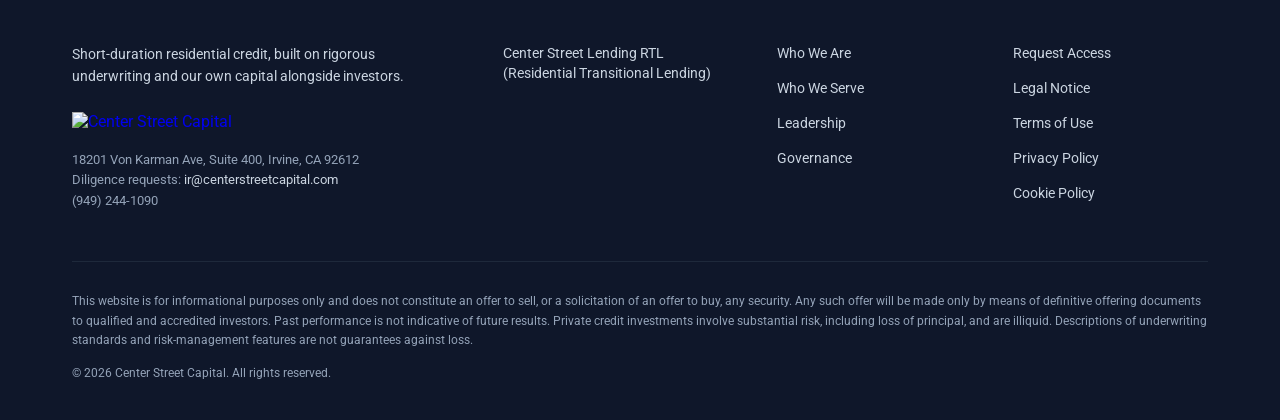
==== commit ed70a451: "Align stats strip, strategy feature card, and section edges top-to-bottom (v16.30)" ====
--- a/index.html
+++ b/index.html
@@ -7,9 +7,9 @@
 
     <meta charset="UTF-8">
     <meta name="viewport" content="width=device-width, initial-scale=1.0">
-    <link rel="icon" type="image/svg+xml" href="favicon.svg?v=16.10">
-    <link rel="icon" type="image/png" href="favicon.png?v=16.10">
-    <link rel="apple-touch-icon" href="favicon.png?v=16.10">
+    <link rel="icon" type="image/svg+xml" href="favicon.svg?v=16.30">
+    <link rel="icon" type="image/png" href="favicon.png?v=16.30">
+    <link rel="apple-touch-icon" href="favicon.png?v=16.30">
     <title>Center Street Capital | Institutional Residential Credit</title>
     <meta name="description" content="Center Street Capital manages Center Street Lending RTL, a short-duration, first-lien residential credit strategy built on rigorous underwriting, in-house servicing and our own capital alongside investors.">
     <meta name="keywords" content="Center Street Capital, Center Street Lending RTL, Residential Transitional Lending, Private Credit, First-Lien Real Estate Lending, Institutional Investment Manager">
@@ -27,7 +27,7 @@
     <link href="https://fonts.googleapis.com/css2?family=Roboto:wght@300;400;500;700;900&display=swap" rel="stylesheet">
     
     <!-- Custom CSS -->
-    <link rel="stylesheet" href="styles.css?v=16.10">
+    <link rel="stylesheet" href="styles.css?v=16.30">
     <!-- HubSpot Tracking & Form Script -->
     <script src="https://js.hsforms.net/forms/embed/22311313.js" defer></script>
 </head>
@@ -94,7 +94,7 @@
                     <p class="strategies-subtitle" style="font-size: 1.05rem; color: #475569; margin: 0; line-height: 1.65;">Center Street Capital is dedicated to a single discipline: lending against residential projects and owning every step from origination to payoff, with our own capital committed alongside investors.</p>
                 </div>
 
-                <div class="strategies-grid strategy-single-grid" style="display: grid; grid-template-columns: 1fr; max-width: 1100px; margin: 0 auto;">
+                <div class="strategies-grid strategy-single-grid" style="display: grid; grid-template-columns: 1fr; width: 100%; max-width: 100%; margin: 0;">
                     <!-- Single Feature Card -->
                     <div class="strategy-card strategy-feature-card" style="background-color: #ffffff; border: 1.5px solid #4683b3; border-radius: 8px; padding: 44px 48px; box-shadow: 0 4px 6px -1px rgba(0, 0, 0, 0.02); text-align: left;">
                         <div class="strategy-feature-layout">
@@ -357,6 +357,6 @@
     </div>
 
     <!-- Scripts -->
-    <script src="script.js?v=16.10"></script>
+    <script src="script.js?v=16.30"></script>
 </body>
 </html>
--- a/styles.css
+++ b/styles.css
@@ -1258,14 +1258,6 @@
     margin: 0;
 }
 
-/* Riviera Executive Cards Trio Desktop */
-.exec-cards-trio.riviera-exec-trio {
-    display: grid;
-    grid-template-columns: repeat(3, 1fr);
-    gap: 24px;
-    width: 100%;
-}
-
 /* Portfolio Companies Grid Desktop */
 .portfolio-companies-grid {
     display: grid;
@@ -1925,7 +1917,7 @@
     color: #4683b3;
 }
 
-.hero, .about-hero, .riviera-hero {
+.hero, .about-hero {
     min-height: 520px;
     padding: 135px 0 125px;
     display: flex;
@@ -2489,7 +2481,7 @@
     }
 
     /* Hero */
-    .hero, .about-hero, .riviera-hero {
+    .hero, .about-hero {
         padding: 60px 0 60px;
         min-height: auto;
     }
@@ -2751,12 +2743,21 @@
     display: grid; 
     grid-template-columns: repeat(4, 1fr); 
     gap: 32px; 
-    text-align: center;
+    text-align: left;
 }
 
 .stat-item {
-    padding: 0 16px;
+    padding: 0 24px;
     position: relative;
+    text-align: left;
+}
+
+.stat-item:first-child {
+    padding-left: 0;
+}
+
+.stat-item:last-child {
+    padding-right: 0;
 }
 
 /* Add dividers between items */
@@ -2764,40 +2765,48 @@
     content: '';
     position: absolute;
     right: -16px;
-    top: 10%;
-    height: 80%;
+    top: 8%;
+    height: 84%;
     width: 1px;
     background-color: #e2e8f0;
 }
 
 .stat-item h4 {
-    font-size: 2.5rem; 
+    font-size: 2.25rem; 
     font-weight: 700; 
     color: #0f172a; 
-    margin: 0 0 12px 0;
+    margin: 0 0 10px 0;
     letter-spacing: -0.03em;
+    line-height: 1.2;
 }
 
 .stat-item p {
-    font-size: 1.05rem; 
+    font-size: 0.98rem; 
     color: #64748b; 
     margin: 0;
     font-weight: 500;
+    line-height: 1.5;
 }
 
 /* Mobile responsiveness for stats */
-@media (max-width: 768px) {
+@media (max-width: 900px) {
     .stats-grid {
-        grid-template-columns: repeat(2, 1fr);
-        row-gap: 48px;
-    }
-    .stat-item:nth-child(2)::after {
-        display: none;
+        grid-template-columns: repeat(2, 1fr) !important;
+        gap: 32px 24px !important;
+        margin-bottom: 0 !important;
+    }
+    .stat-item {
+        padding: 0 !important;
+        text-align: left !important;
+    }
+    .stat-item::after {
+        display: none !important;
     }
 }
 @media (max-width: 480px) {
     .stats-grid {
-        grid-template-columns: 1fr;
+        grid-template-columns: 1fr !important;
+        gap: 28px !important;
     }
     .stat-item::after {
         display: none !important;
@@ -3154,14 +3163,16 @@
         line-height: 1.65 !important;
     }
 
-    /* Riviera Stats Bar */
+    /* Stats Bar */
     .stats-section .stat-item h4 {
-        font-size: 2.85rem !important;
+        font-size: 2.25rem !important;
         font-weight: 700 !important;
+        line-height: 1.2 !important;
     }
 
     .stats-section .stat-item p {
-        font-size: 1rem !important;
+        font-size: 0.98rem !important;
+        line-height: 1.5 !important;
     }
 }
 
@@ -3285,8 +3296,7 @@
         justify-content: space-between !important;
         align-items: stretch !important;
     }
-    .exec-cards-trio,
-    .exec-cards-trio.riviera-exec-trio {
+    .exec-cards-trio {
         display: flex !important;
         flex-direction: row !important;
         flex-wrap: wrap !important;
@@ -3295,8 +3305,7 @@
         width: 100% !important;
         align-items: stretch !important;
     }
-    .exec-cards-trio .exec-card-item,
-    .exec-cards-trio.riviera-exec-trio .exec-card-item {
+    .exec-cards-trio .exec-card-item {
         flex: 0 0 calc(50% - 8px) !important;
         width: calc(50% - 8px) !important;
         max-width: calc(50% - 8px) !important;
@@ -3305,14 +3314,14 @@
 
 @media (max-width: 640px) {
     .grid-4-col,
-    .grid-3-col:not(.exec-cards-trio):not(.riviera-exec-trio),
+    .grid-3-col:not(.exec-cards-trio),
     .grid-2-col,
     .strategies-grid,
     .serve-card-container,
     .strategy-features-bar,
     div[style*="grid-template-columns: repeat(5, 1fr)"]:not(.portfolio-companies-grid),
     div[style*="grid-template-columns: repeat(4, 1fr)"],
-    div[style*="grid-template-columns: repeat(3, 1fr)"]:not(.exec-cards-trio):not(.riviera-exec-trio),
+    div[style*="grid-template-columns: repeat(3, 1fr)"]:not(.exec-cards-trio),
     div[style*="grid-template-columns: repeat(2, 1fr)"],
     div[style*="grid-template-columns: 1.1fr 1fr"],
     div[style*="grid-template-columns: 1.5fr 1fr"] {
@@ -3438,7 +3447,11 @@
     }
 
     /* Mobile Container Margins */
-    .container {
+    .container,
+    .strategies-container,
+    .nav-container,
+    .sub-nav-container,
+    .sub-nav-links-row {
         padding-left: 18px !important;
         padding-right: 18px !important;
     }
@@ -3471,7 +3484,7 @@
     .serve-header-block,
     .governance-header-block,
     #who-we-serve .container > div:first-child,
-    .strategies-container > div:first-child,
+    .strategies-container > div:first-child:not(.stats-grid):not(.strategy-features-bar),
     .container > div[style*="text-align: center"]:not(.exec-cards-container):not(.exec-cards-trio):not(.exec-card-item):not(.stat-box):not(.stat-item):not(.stats-grid) {
         text-align: left !important;
         margin-left: 0 !important;
@@ -3499,8 +3512,7 @@
         align-items: stretch !important;
     }
 
-    .exec-cards-trio,
-    .exec-cards-trio.riviera-exec-trio {
+    .exec-cards-trio {
         display: flex !important;
         flex-direction: row !important;
         flex-wrap: wrap !important;
@@ -3512,7 +3524,6 @@
 
     .exec-cards-container .exec-card-item,
     .exec-cards-trio .exec-card-item,
-    .exec-cards-trio.riviera-exec-trio .exec-card-item,
     .exec-card-item {
         flex: 0 0 calc(50% - 5px) !important;
         width: calc(50% - 5px) !important;
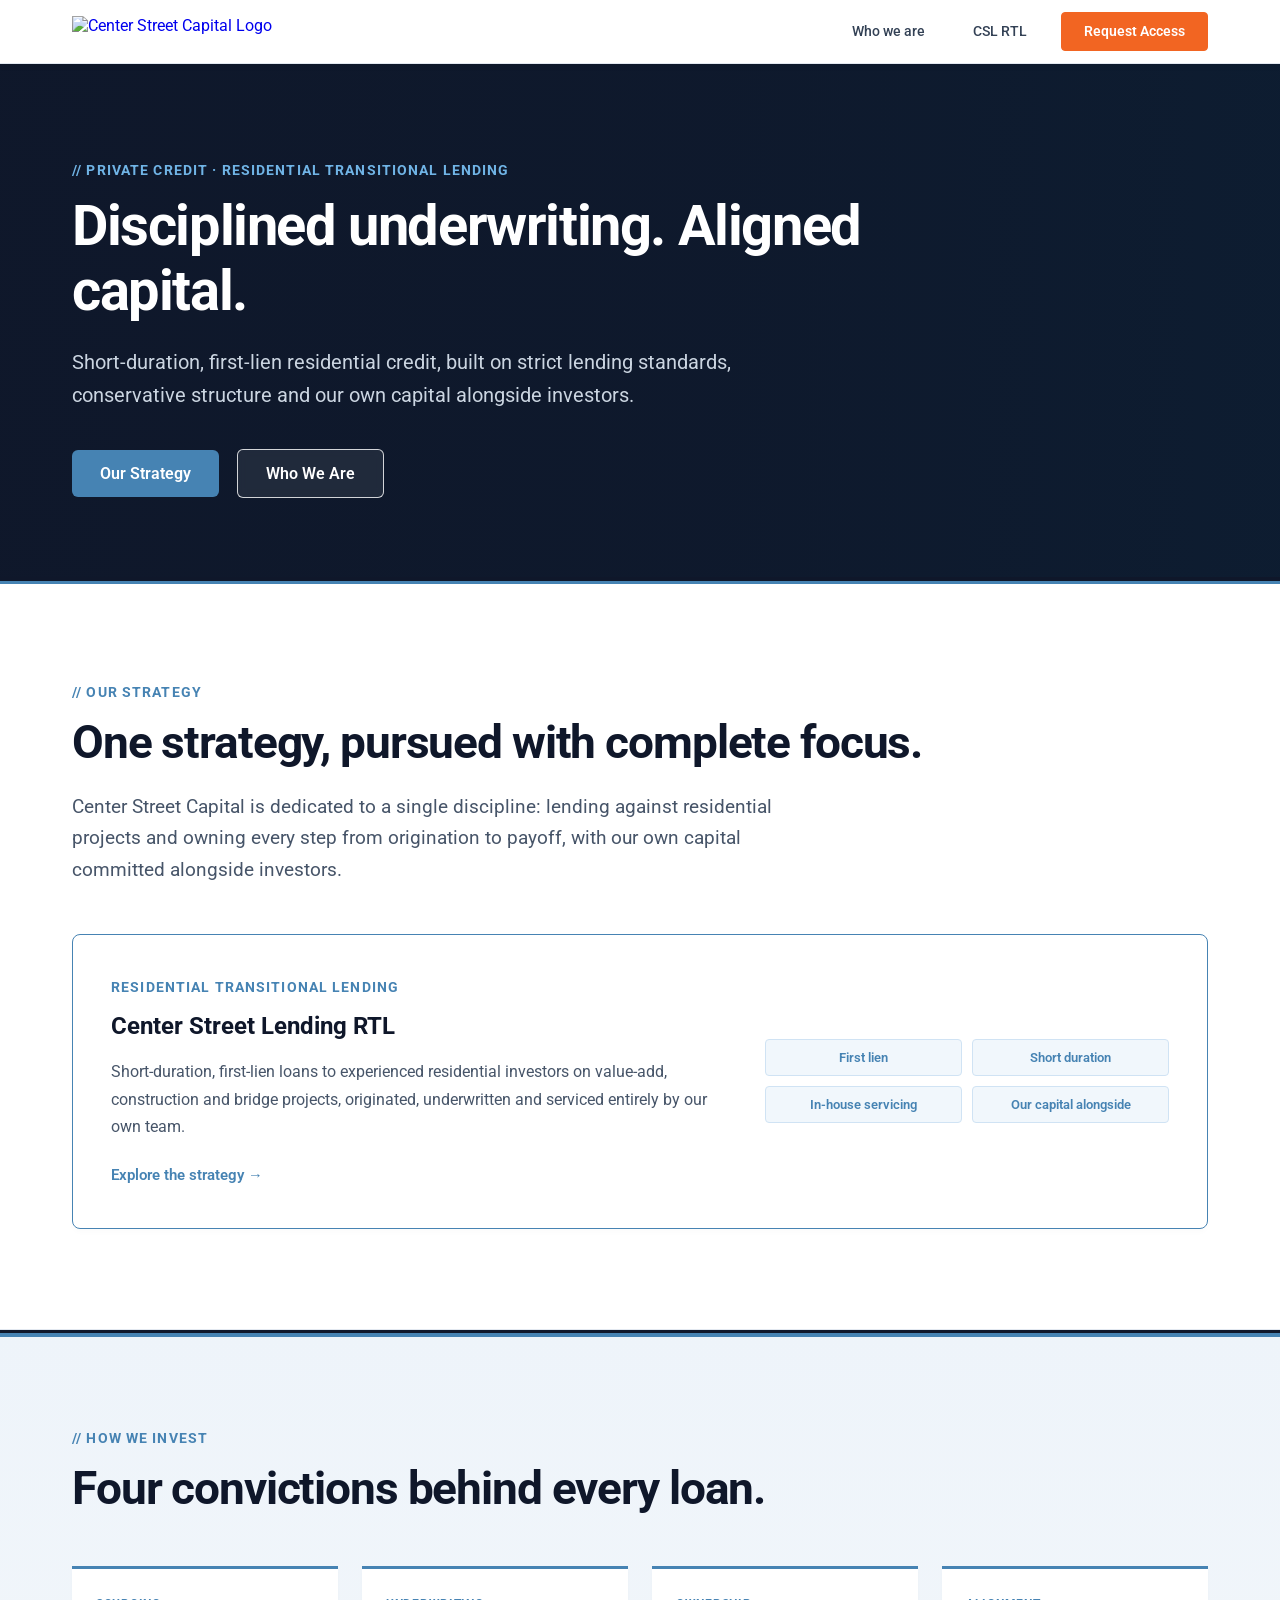
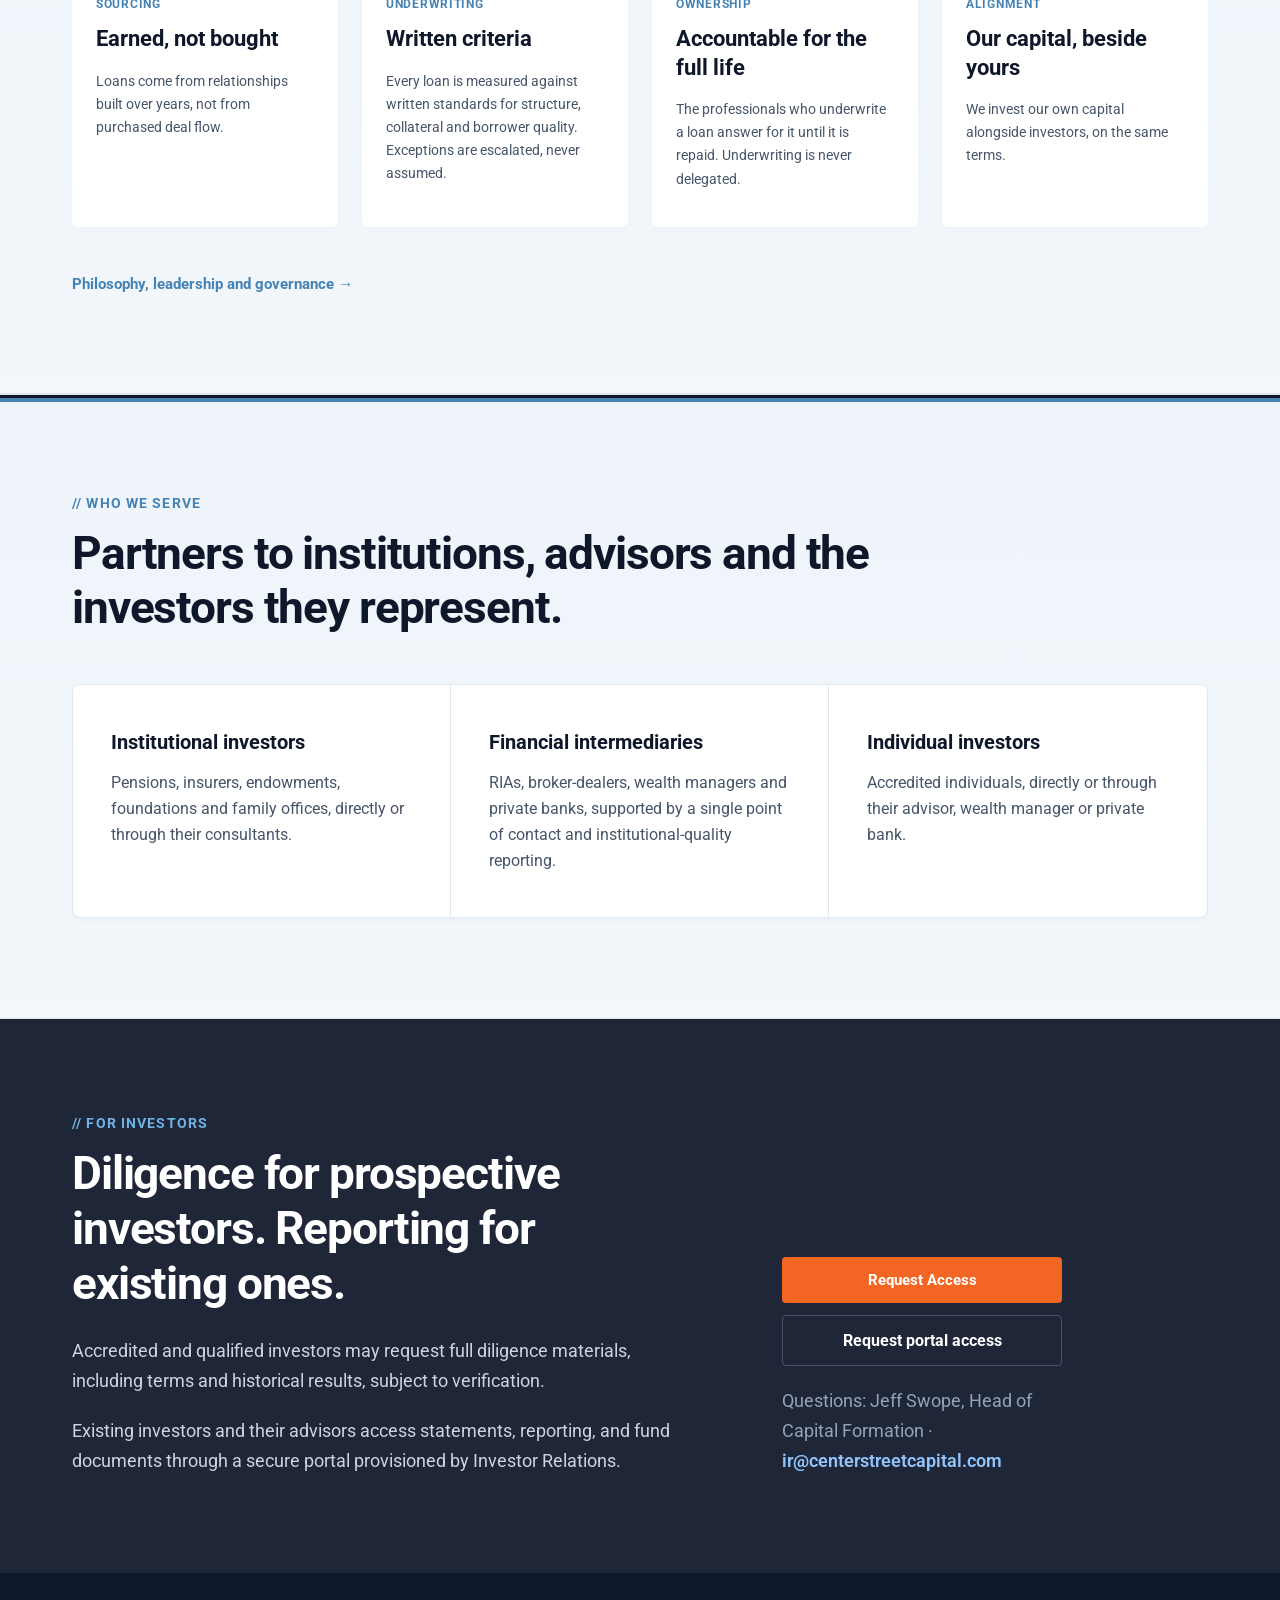
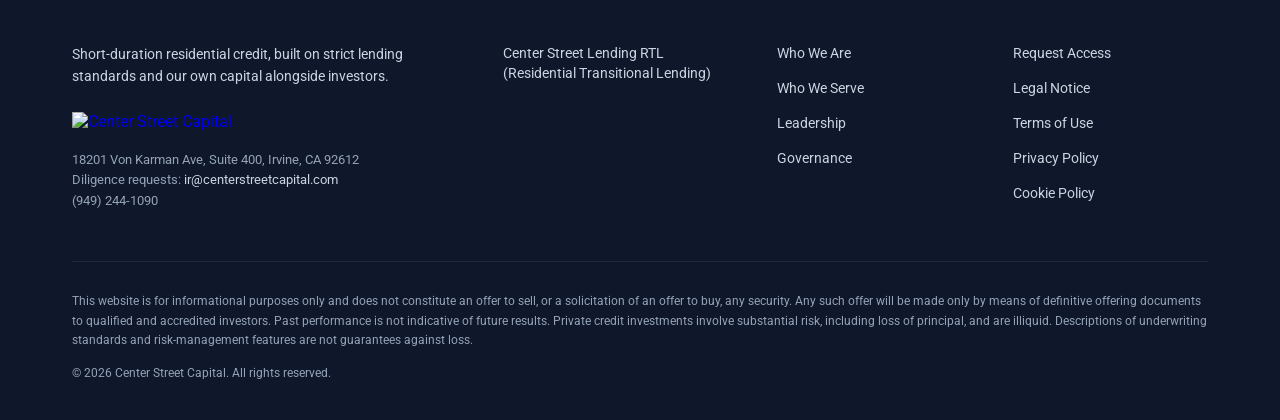
==== commit 0dff0109: "Replace 'rigorous underwriting' with 'strict lending standards' per Lucille Hancock review (v16.40)" ====
--- a/index.html
+++ b/index.html
@@ -7,17 +7,17 @@
 
     <meta charset="UTF-8">
     <meta name="viewport" content="width=device-width, initial-scale=1.0">
-    <link rel="icon" type="image/svg+xml" href="favicon.svg?v=16.30">
-    <link rel="icon" type="image/png" href="favicon.png?v=16.30">
-    <link rel="apple-touch-icon" href="favicon.png?v=16.30">
+    <link rel="icon" type="image/svg+xml" href="favicon.svg?v=16.40">
+    <link rel="icon" type="image/png" href="favicon.png?v=16.40">
+    <link rel="apple-touch-icon" href="favicon.png?v=16.40">
     <title>Center Street Capital | Institutional Residential Credit</title>
-    <meta name="description" content="Center Street Capital manages Center Street Lending RTL, a short-duration, first-lien residential credit strategy built on rigorous underwriting, in-house servicing and our own capital alongside investors.">
+    <meta name="description" content="Center Street Capital manages Center Street Lending RTL, a short-duration, first-lien residential credit strategy built on strict lending standards, in-house servicing and our own capital alongside investors.">
     <meta name="keywords" content="Center Street Capital, Center Street Lending RTL, Residential Transitional Lending, Private Credit, First-Lien Real Estate Lending, Institutional Investment Manager">
     
     <!-- Open Graph / Social Media -->
     <meta property="og:type" content="website">
     <meta property="og:title" content="Center Street Capital | Institutional Residential Credit">
-    <meta property="og:description" content="Disciplined underwriting. Aligned capital. An institutional investment manager built on rigorous underwriting and GP capital alignment.">
+    <meta property="og:description" content="Disciplined underwriting. Aligned capital. An institutional investment manager built on strict lending standards and GP capital alignment.">
     <meta property="og:url" content="https://investor-csl.vercel.app/">
     <meta property="og:image" content="https://investor-csl.vercel.app/hero-coastal.jpg">
 
@@ -27,7 +27,7 @@
     <link href="https://fonts.googleapis.com/css2?family=Roboto:wght@300;400;500;700;900&display=swap" rel="stylesheet">
     
     <!-- Custom CSS -->
-    <link rel="stylesheet" href="styles.css?v=16.30">
+    <link rel="stylesheet" href="styles.css?v=16.40">
     <!-- HubSpot Tracking & Form Script -->
     <script src="https://js.hsforms.net/forms/embed/22311313.js" defer></script>
 </head>
@@ -75,7 +75,7 @@
                 <div class="about-hero-content">
                     <div class="section-kicker about-kicker" style="color: #70b4e6; font-weight: 700; font-size: 0.85rem; letter-spacing: 0.08em; text-transform: uppercase; margin-bottom: 16px;">// PRIVATE CREDIT &middot; RESIDENTIAL TRANSITIONAL LENDING</div>
                     <h1 class="about-title">Disciplined underwriting. Aligned capital.</h1>
-                    <p class="about-desc">Short-duration, first-lien residential credit, built on rigorous underwriting, conservative structure and our own capital alongside investors.</p>
+                    <p class="about-desc">Short-duration, first-lien residential credit, built on strict lending standards, conservative structure and our own capital alongside investors.</p>
                     <div class="hero-buttons-group">
                         <a href="#strategies-detail" class="btn-group-primary">Our Strategy</a>
                         <a href="who-we-are.html" class="btn-group-secondary">Who We Are</a>
@@ -226,7 +226,7 @@
             <div class="footer-columns-grid" style="display: grid; grid-template-columns: 2fr 1.2fr 1fr 1fr; gap: 40px; margin-bottom: 50px;">
                 <!-- Column 1 -->
                 <div>
-                    <p style="color: #cbd5e1; font-size: 0.88rem; line-height: 1.6; margin: 0 0 24px 0; max-width: 380px;">Short-duration residential credit, built on rigorous underwriting and our own capital alongside investors.</p>
+                    <p style="color: #cbd5e1; font-size: 0.88rem; line-height: 1.6; margin: 0 0 24px 0; max-width: 380px;">Short-duration residential credit, built on strict lending standards and our own capital alongside investors.</p>
                     <a href="index.html" class="footer-logo-link" style="display: inline-block; margin-bottom: 14px; text-decoration: none;">
                         <img src="CS-Capital_Horiz_OnDark.svg" alt="Center Street Capital" class="footer-logo" style="height: 24px; width: auto; max-width: 100%; object-fit: contain; object-position: left; display: block;">
                     </a>
@@ -357,6 +357,6 @@
     </div>
 
     <!-- Scripts -->
-    <script src="script.js?v=16.30"></script>
+    <script src="script.js?v=16.40"></script>
 </body>
 </html>
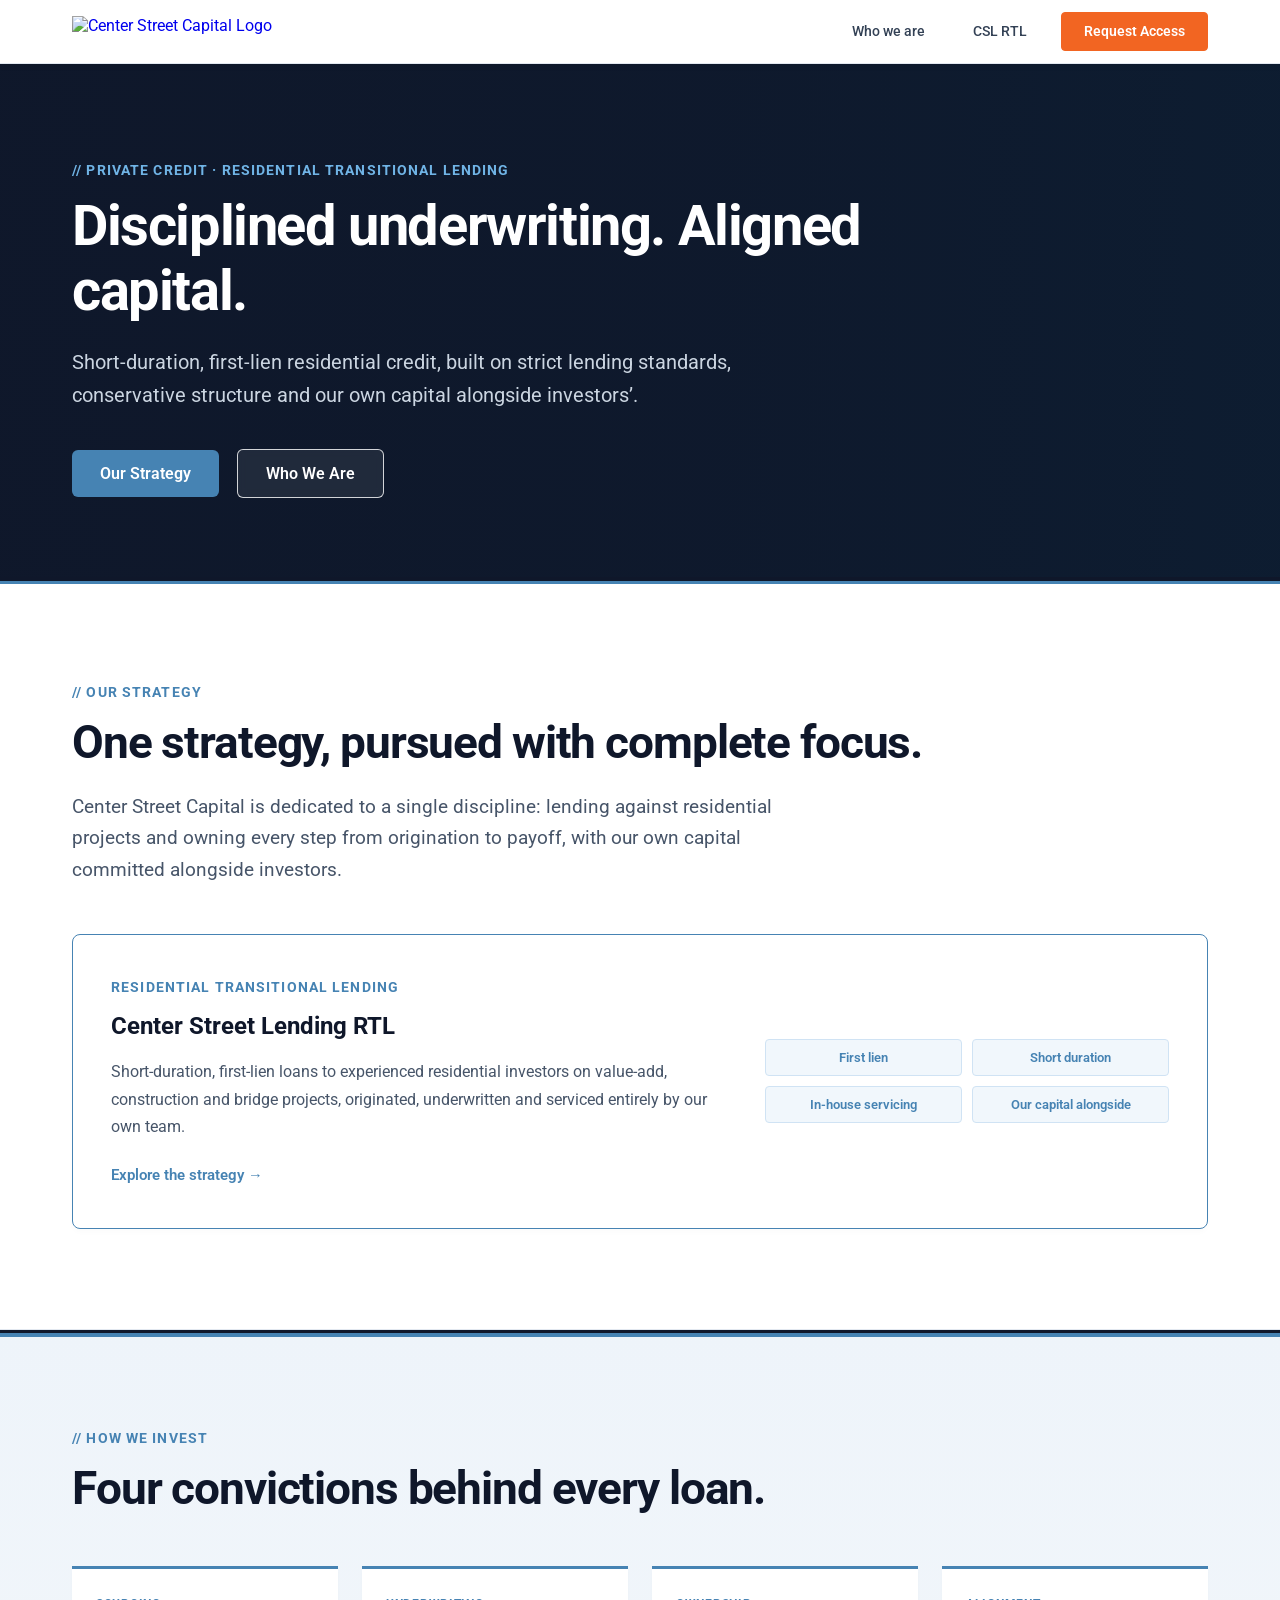
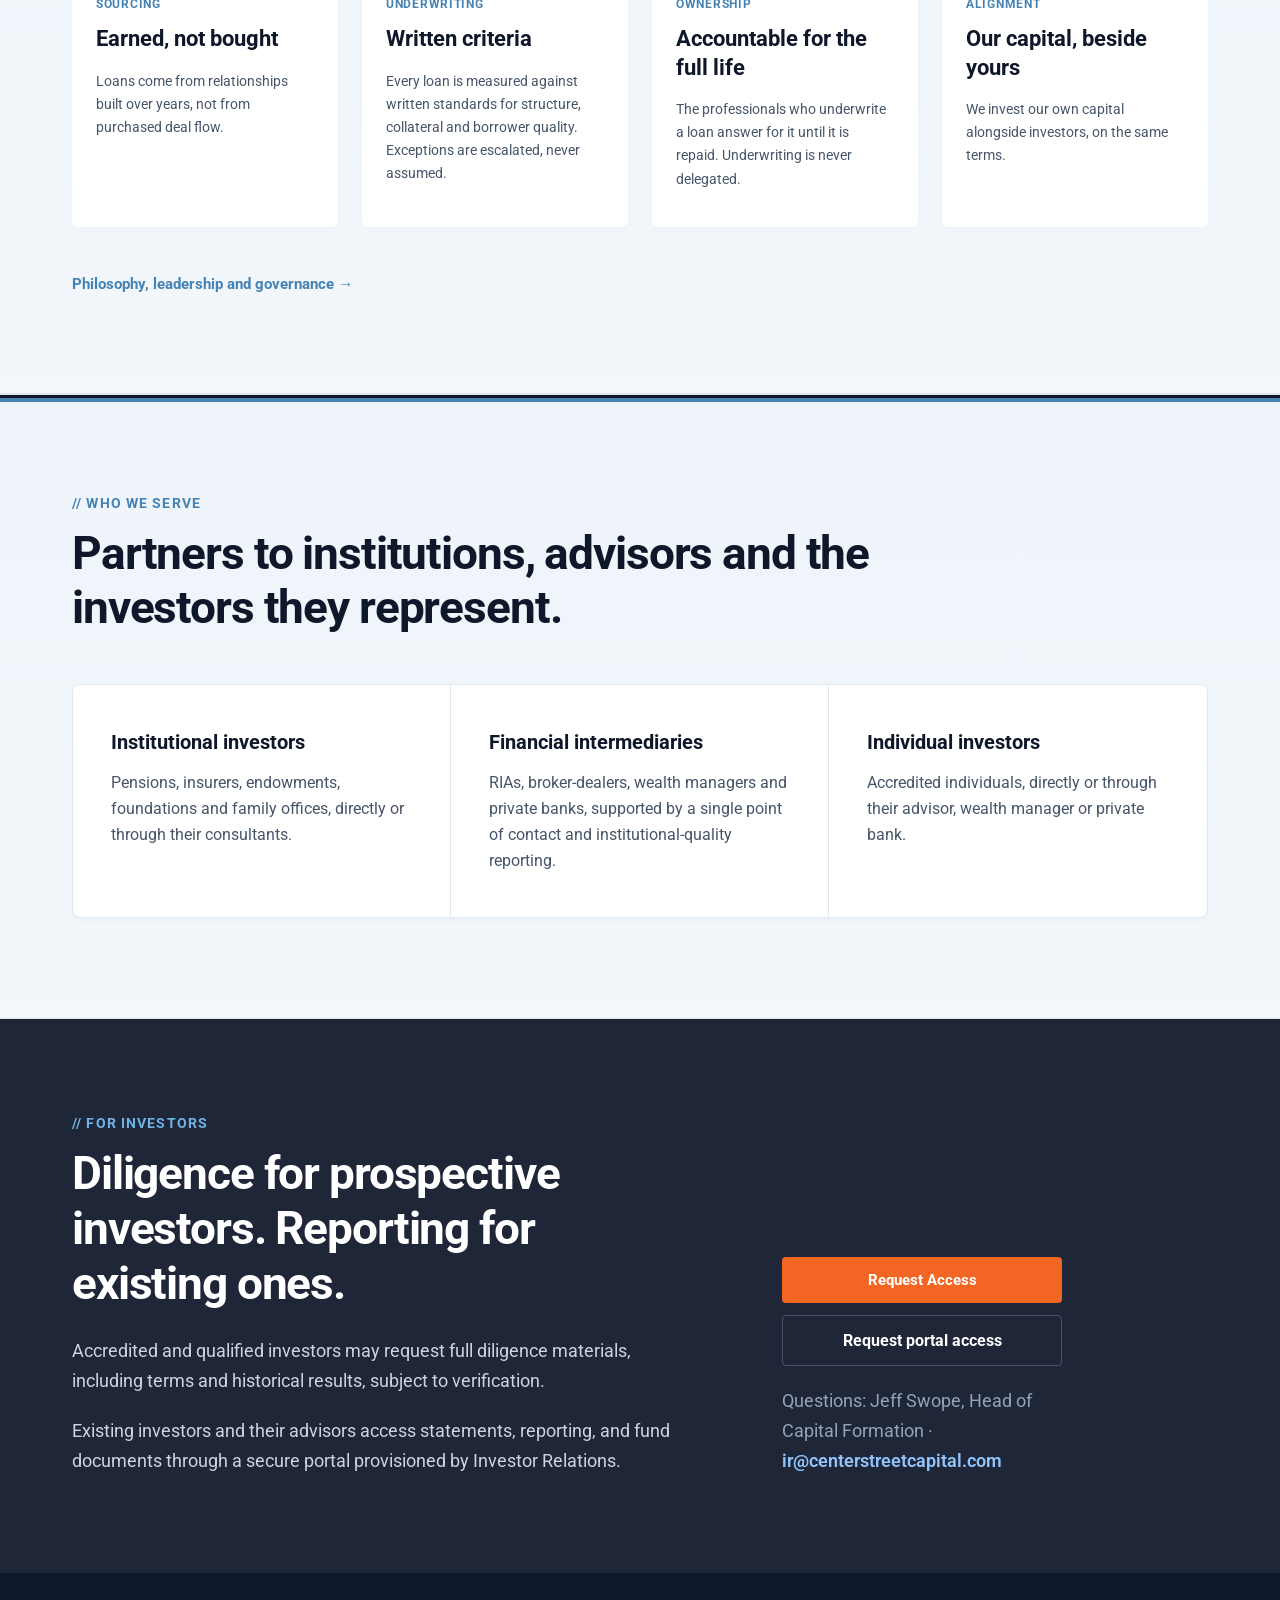
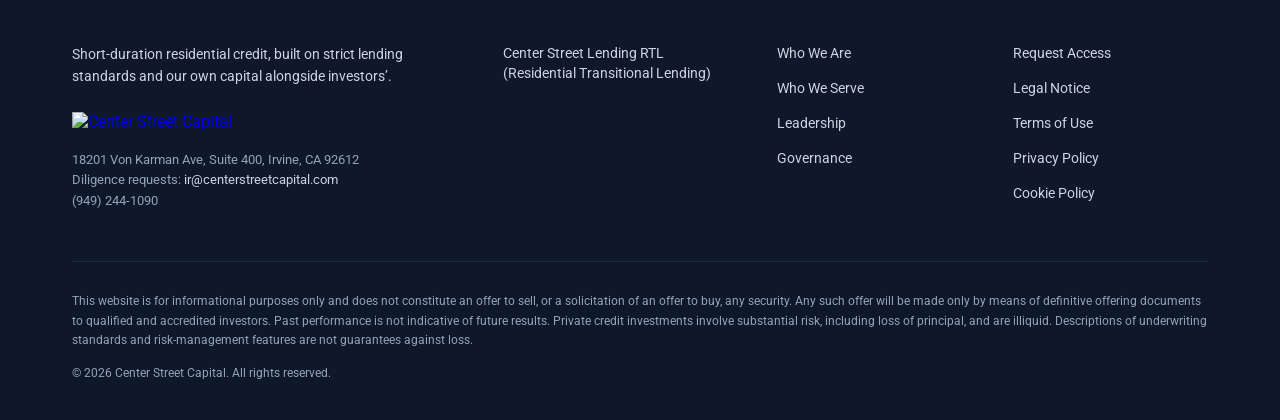
==== commit 106a791c: "Use possessive 'investors’' in 'our own capital alongside investors’.' per Lucille Hancock review (v" ====
--- a/index.html
+++ b/index.html
@@ -7,11 +7,11 @@
 
     <meta charset="UTF-8">
     <meta name="viewport" content="width=device-width, initial-scale=1.0">
-    <link rel="icon" type="image/svg+xml" href="favicon.svg?v=16.40">
-    <link rel="icon" type="image/png" href="favicon.png?v=16.40">
-    <link rel="apple-touch-icon" href="favicon.png?v=16.40">
+    <link rel="icon" type="image/svg+xml" href="favicon.svg?v=16.50">
+    <link rel="icon" type="image/png" href="favicon.png?v=16.50">
+    <link rel="apple-touch-icon" href="favicon.png?v=16.50">
     <title>Center Street Capital | Institutional Residential Credit</title>
-    <meta name="description" content="Center Street Capital manages Center Street Lending RTL, a short-duration, first-lien residential credit strategy built on strict lending standards, in-house servicing and our own capital alongside investors.">
+    <meta name="description" content="Center Street Capital manages Center Street Lending RTL, a short-duration, first-lien residential credit strategy built on strict lending standards, in-house servicing and our own capital alongside investors’.">
     <meta name="keywords" content="Center Street Capital, Center Street Lending RTL, Residential Transitional Lending, Private Credit, First-Lien Real Estate Lending, Institutional Investment Manager">
     
     <!-- Open Graph / Social Media -->
@@ -27,7 +27,7 @@
     <link href="https://fonts.googleapis.com/css2?family=Roboto:wght@300;400;500;700;900&display=swap" rel="stylesheet">
     
     <!-- Custom CSS -->
-    <link rel="stylesheet" href="styles.css?v=16.40">
+    <link rel="stylesheet" href="styles.css?v=16.50">
     <!-- HubSpot Tracking & Form Script -->
     <script src="https://js.hsforms.net/forms/embed/22311313.js" defer></script>
 </head>
@@ -75,7 +75,7 @@
                 <div class="about-hero-content">
                     <div class="section-kicker about-kicker" style="color: #70b4e6; font-weight: 700; font-size: 0.85rem; letter-spacing: 0.08em; text-transform: uppercase; margin-bottom: 16px;">// PRIVATE CREDIT &middot; RESIDENTIAL TRANSITIONAL LENDING</div>
                     <h1 class="about-title">Disciplined underwriting. Aligned capital.</h1>
-                    <p class="about-desc">Short-duration, first-lien residential credit, built on strict lending standards, conservative structure and our own capital alongside investors.</p>
+                    <p class="about-desc">Short-duration, first-lien residential credit, built on strict lending standards, conservative structure and our own capital alongside investors’.</p>
                     <div class="hero-buttons-group">
                         <a href="#strategies-detail" class="btn-group-primary">Our Strategy</a>
                         <a href="who-we-are.html" class="btn-group-secondary">Who We Are</a>
@@ -226,7 +226,7 @@
             <div class="footer-columns-grid" style="display: grid; grid-template-columns: 2fr 1.2fr 1fr 1fr; gap: 40px; margin-bottom: 50px;">
                 <!-- Column 1 -->
                 <div>
-                    <p style="color: #cbd5e1; font-size: 0.88rem; line-height: 1.6; margin: 0 0 24px 0; max-width: 380px;">Short-duration residential credit, built on strict lending standards and our own capital alongside investors.</p>
+                    <p style="color: #cbd5e1; font-size: 0.88rem; line-height: 1.6; margin: 0 0 24px 0; max-width: 380px;">Short-duration residential credit, built on strict lending standards and our own capital alongside investors’.</p>
                     <a href="index.html" class="footer-logo-link" style="display: inline-block; margin-bottom: 14px; text-decoration: none;">
                         <img src="CS-Capital_Horiz_OnDark.svg" alt="Center Street Capital" class="footer-logo" style="height: 24px; width: auto; max-width: 100%; object-fit: contain; object-position: left; display: block;">
                     </a>
@@ -357,6 +357,6 @@
     </div>
 
     <!-- Scripts -->
-    <script src="script.js?v=16.40"></script>
+    <script src="script.js?v=16.50"></script>
 </body>
 </html>
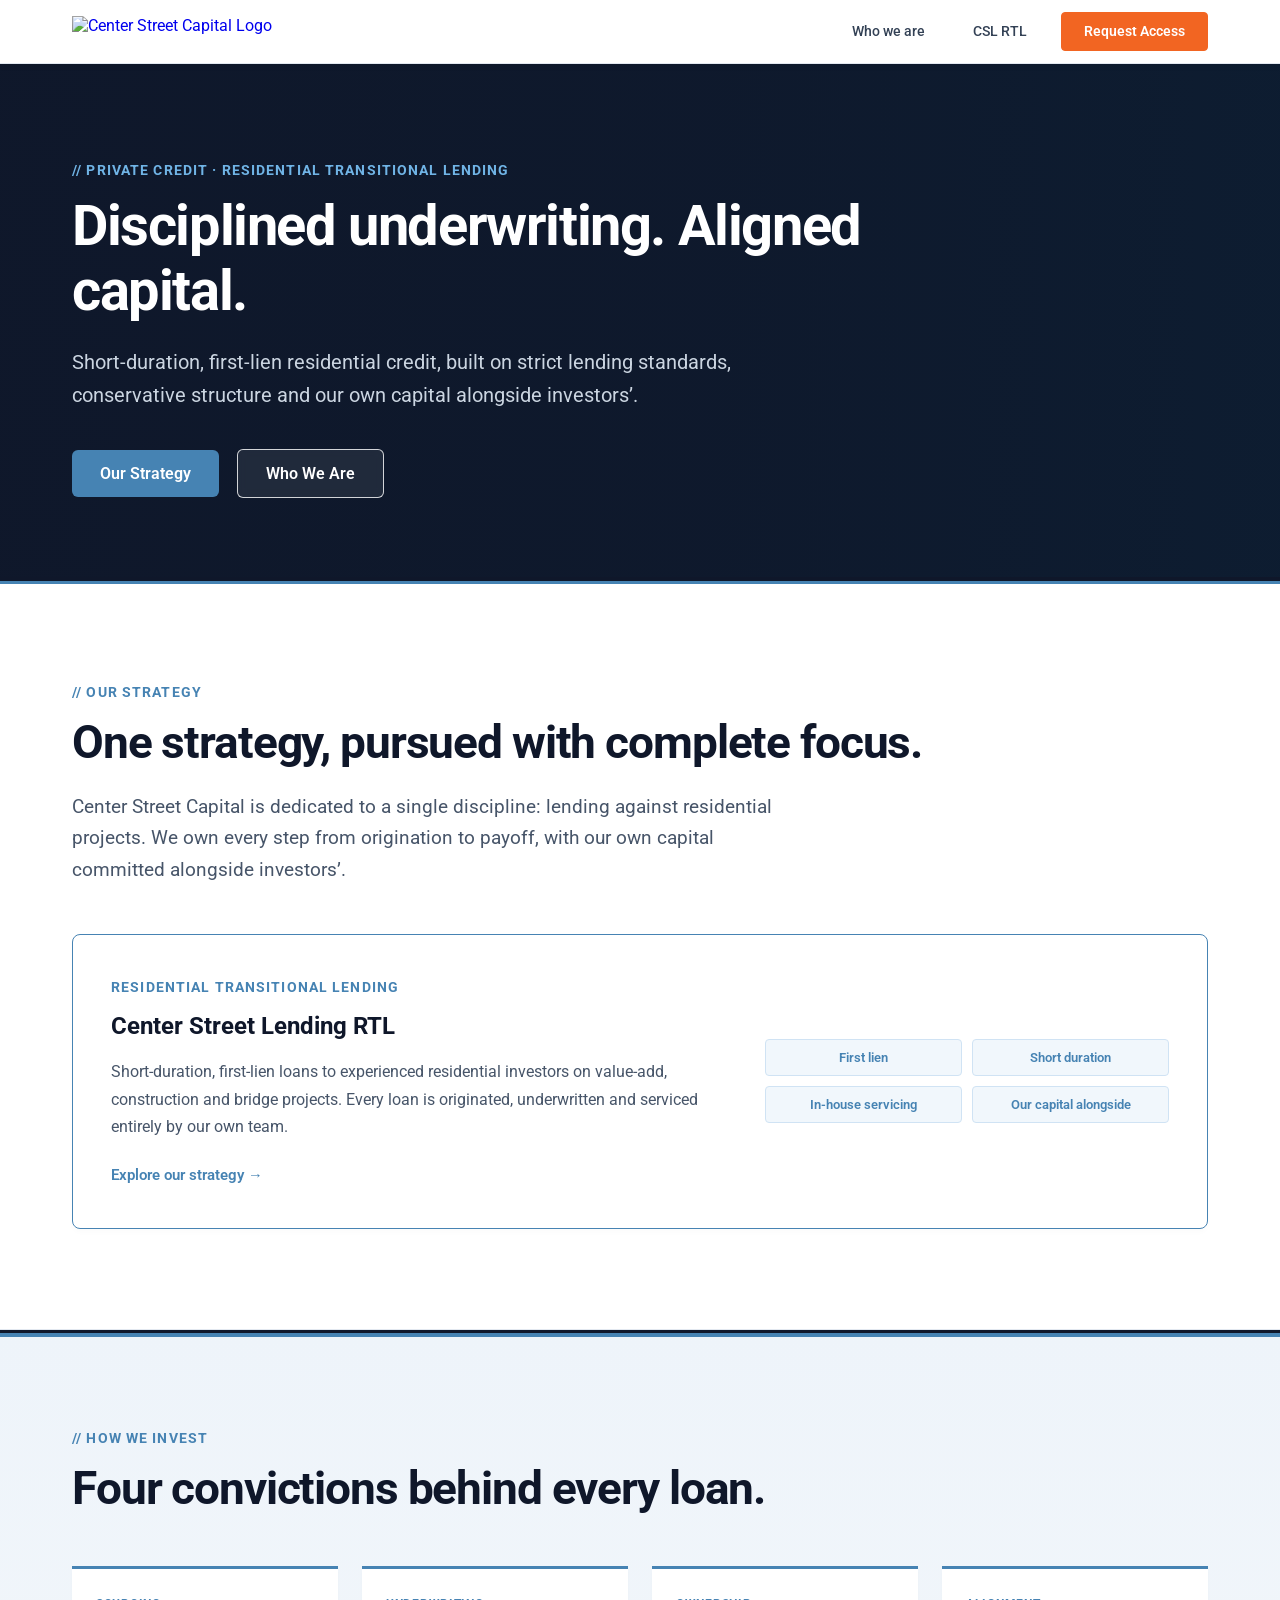
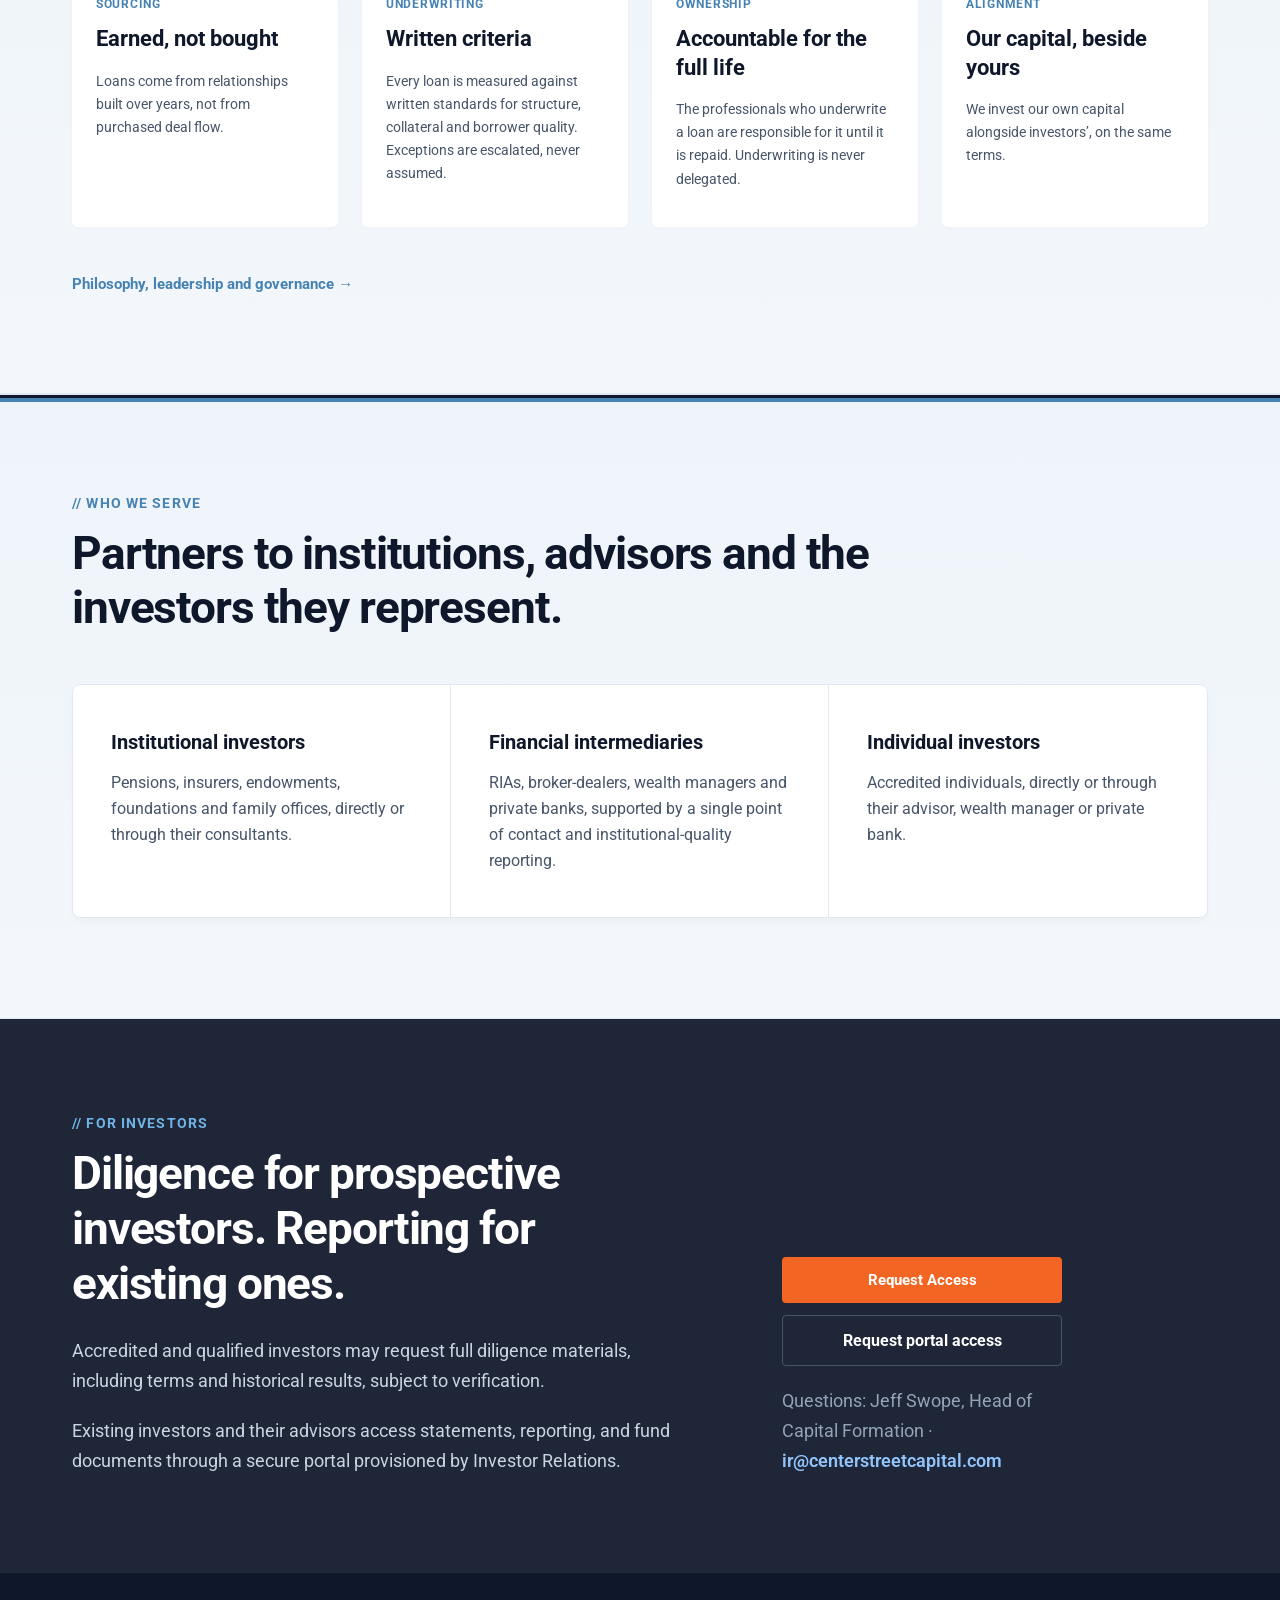
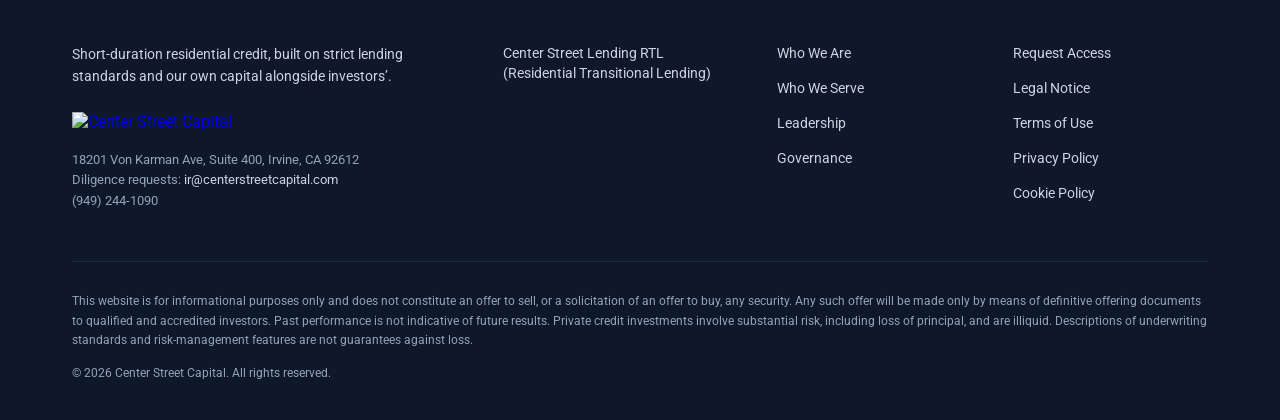
==== commit 93d579ec: "Counsel comments batch 3 (v16.60)" ====
--- a/index.html
+++ b/index.html
@@ -7,9 +7,9 @@
 
     <meta charset="UTF-8">
     <meta name="viewport" content="width=device-width, initial-scale=1.0">
-    <link rel="icon" type="image/svg+xml" href="favicon.svg?v=16.50">
-    <link rel="icon" type="image/png" href="favicon.png?v=16.50">
-    <link rel="apple-touch-icon" href="favicon.png?v=16.50">
+    <link rel="icon" type="image/svg+xml" href="favicon.svg?v=16.60">
+    <link rel="icon" type="image/png" href="favicon.png?v=16.60">
+    <link rel="apple-touch-icon" href="favicon.png?v=16.60">
     <title>Center Street Capital | Institutional Residential Credit</title>
     <meta name="description" content="Center Street Capital manages Center Street Lending RTL, a short-duration, first-lien residential credit strategy built on strict lending standards, in-house servicing and our own capital alongside investors’.">
     <meta name="keywords" content="Center Street Capital, Center Street Lending RTL, Residential Transitional Lending, Private Credit, First-Lien Real Estate Lending, Institutional Investment Manager">
@@ -27,7 +27,7 @@
     <link href="https://fonts.googleapis.com/css2?family=Roboto:wght@300;400;500;700;900&display=swap" rel="stylesheet">
     
     <!-- Custom CSS -->
-    <link rel="stylesheet" href="styles.css?v=16.50">
+    <link rel="stylesheet" href="styles.css?v=16.60">
     <!-- HubSpot Tracking & Form Script -->
     <script src="https://js.hsforms.net/forms/embed/22311313.js" defer></script>
 </head>
@@ -91,7 +91,7 @@
                 <div class="strategies-header section-header-block" style="text-align: center; max-width: 800px; margin: 0 auto 60px auto;">
                     <div class="section-kicker" style="color: #4683b3; font-weight: 700; font-size: 0.85rem; letter-spacing: 0.08em; text-transform: uppercase; margin-bottom: 16px;">// OUR STRATEGY</div>
                     <h2 class="strategies-title" style="font-size: 2.35rem; font-weight: 700; color: #0f172a; margin: 0 0 16px 0; line-height: 1.2; letter-spacing: -0.02em;">One strategy, pursued with complete focus.</h2>
-                    <p class="strategies-subtitle" style="font-size: 1.05rem; color: #475569; margin: 0; line-height: 1.65;">Center Street Capital is dedicated to a single discipline: lending against residential projects and owning every step from origination to payoff, with our own capital committed alongside investors.</p>
+                    <p class="strategies-subtitle" style="font-size: 1.05rem; color: #475569; margin: 0; line-height: 1.65;">Center Street Capital is dedicated to a single discipline: lending against residential projects. We own every step from origination to payoff, with our own capital committed alongside investors&rsquo;.</p>
                 </div>
 
                 <div class="strategies-grid strategy-single-grid" style="display: grid; grid-template-columns: 1fr; width: 100%; max-width: 100%; margin: 0;">
@@ -101,9 +101,9 @@
                             <div class="strategy-feature-left">
                                 <div class="strategy-kicker" style="color: #4683b3; font-weight: 700; font-size: 0.75rem; letter-spacing: 0.06em; text-transform: uppercase; margin-bottom: 14px;">RESIDENTIAL TRANSITIONAL LENDING</div>
                                 <h3 class="strategy-title" style="font-size: 1.45rem; font-weight: 700; color: #0f172a; margin: 0 0 16px 0; line-height: 1.3;">Center Street Lending RTL</h3>
-                                <p style="font-size: 0.98rem; color: #475569; line-height: 1.65; margin: 0 0 24px 0;">Short-duration, first-lien loans to experienced residential investors on value-add, construction and bridge projects, originated, underwritten and serviced entirely by our own team.</p>
+                                <p style="font-size: 0.98rem; color: #475569; line-height: 1.65; margin: 0 0 24px 0;">Short-duration, first-lien loans to experienced residential investors on value-add, construction and bridge projects. Every loan is originated, underwritten and serviced entirely by our own team.</p>
                                 <div>
-                                    <a href="csl-rtl.html" style="color: #4683b3; font-weight: 600; font-size: 0.92rem; text-decoration: none; transition: opacity 0.2s;">Explore the strategy &rarr;</a>
+                                    <a href="csl-rtl.html" style="color: #4683b3; font-weight: 600; font-size: 0.92rem; text-decoration: none; transition: opacity 0.2s;">Explore our strategy &rarr;</a>
                                 </div>
                             </div>
                             <div class="strategy-feature-tags">
@@ -146,14 +146,14 @@
                     <div style="background-color: #ffffff; border-top: 3.5px solid #4683b3; padding: 28px 24px 36px 24px; border-radius: 0 0 6px 6px; box-shadow: 0 2px 4px rgba(0,0,0,0.02);">
                         <div style="color: #4683b3; font-weight: 700; font-size: 0.75rem; text-transform: uppercase; letter-spacing: 0.06em; margin-bottom: 14px;">OWNERSHIP</div>
                         <h3 style="font-size: 1.15rem; font-weight: 700; color: #0f172a; margin: 0 0 12px 0; line-height: 1.3;">Accountable for the full life</h3>
-                        <p style="font-size: 0.9rem; color: #475569; line-height: 1.6; margin: 0;">The professionals who underwrite a loan answer for it until it is repaid. Underwriting is never delegated.</p>
+                        <p style="font-size: 0.9rem; color: #475569; line-height: 1.6; margin: 0;">The professionals who underwrite a loan are responsible for it until it is repaid. Underwriting is never delegated.</p>
                     </div>
 
                     <!-- Column 4 -->
                     <div style="background-color: #ffffff; border-top: 3.5px solid #4683b3; padding: 28px 24px 36px 24px; border-radius: 0 0 6px 6px; box-shadow: 0 2px 4px rgba(0,0,0,0.02);">
                         <div style="color: #4683b3; font-weight: 700; font-size: 0.75rem; text-transform: uppercase; letter-spacing: 0.06em; margin-bottom: 14px;">ALIGNMENT</div>
                         <h3 style="font-size: 1.15rem; font-weight: 700; color: #0f172a; margin: 0 0 12px 0; line-height: 1.3;">Our capital, beside yours</h3>
-                        <p style="font-size: 0.9rem; color: #475569; line-height: 1.6; margin: 0;">We invest our own capital alongside investors, on the same terms.</p>
+                        <p style="font-size: 0.9rem; color: #475569; line-height: 1.6; margin: 0;">We invest our own capital alongside investors&rsquo;, on the same terms.</p>
                     </div>
                 </div>
 
@@ -357,6 +357,6 @@
     </div>
 
     <!-- Scripts -->
-    <script src="script.js?v=16.50"></script>
+    <script src="script.js?v=16.60"></script>
 </body>
 </html>
